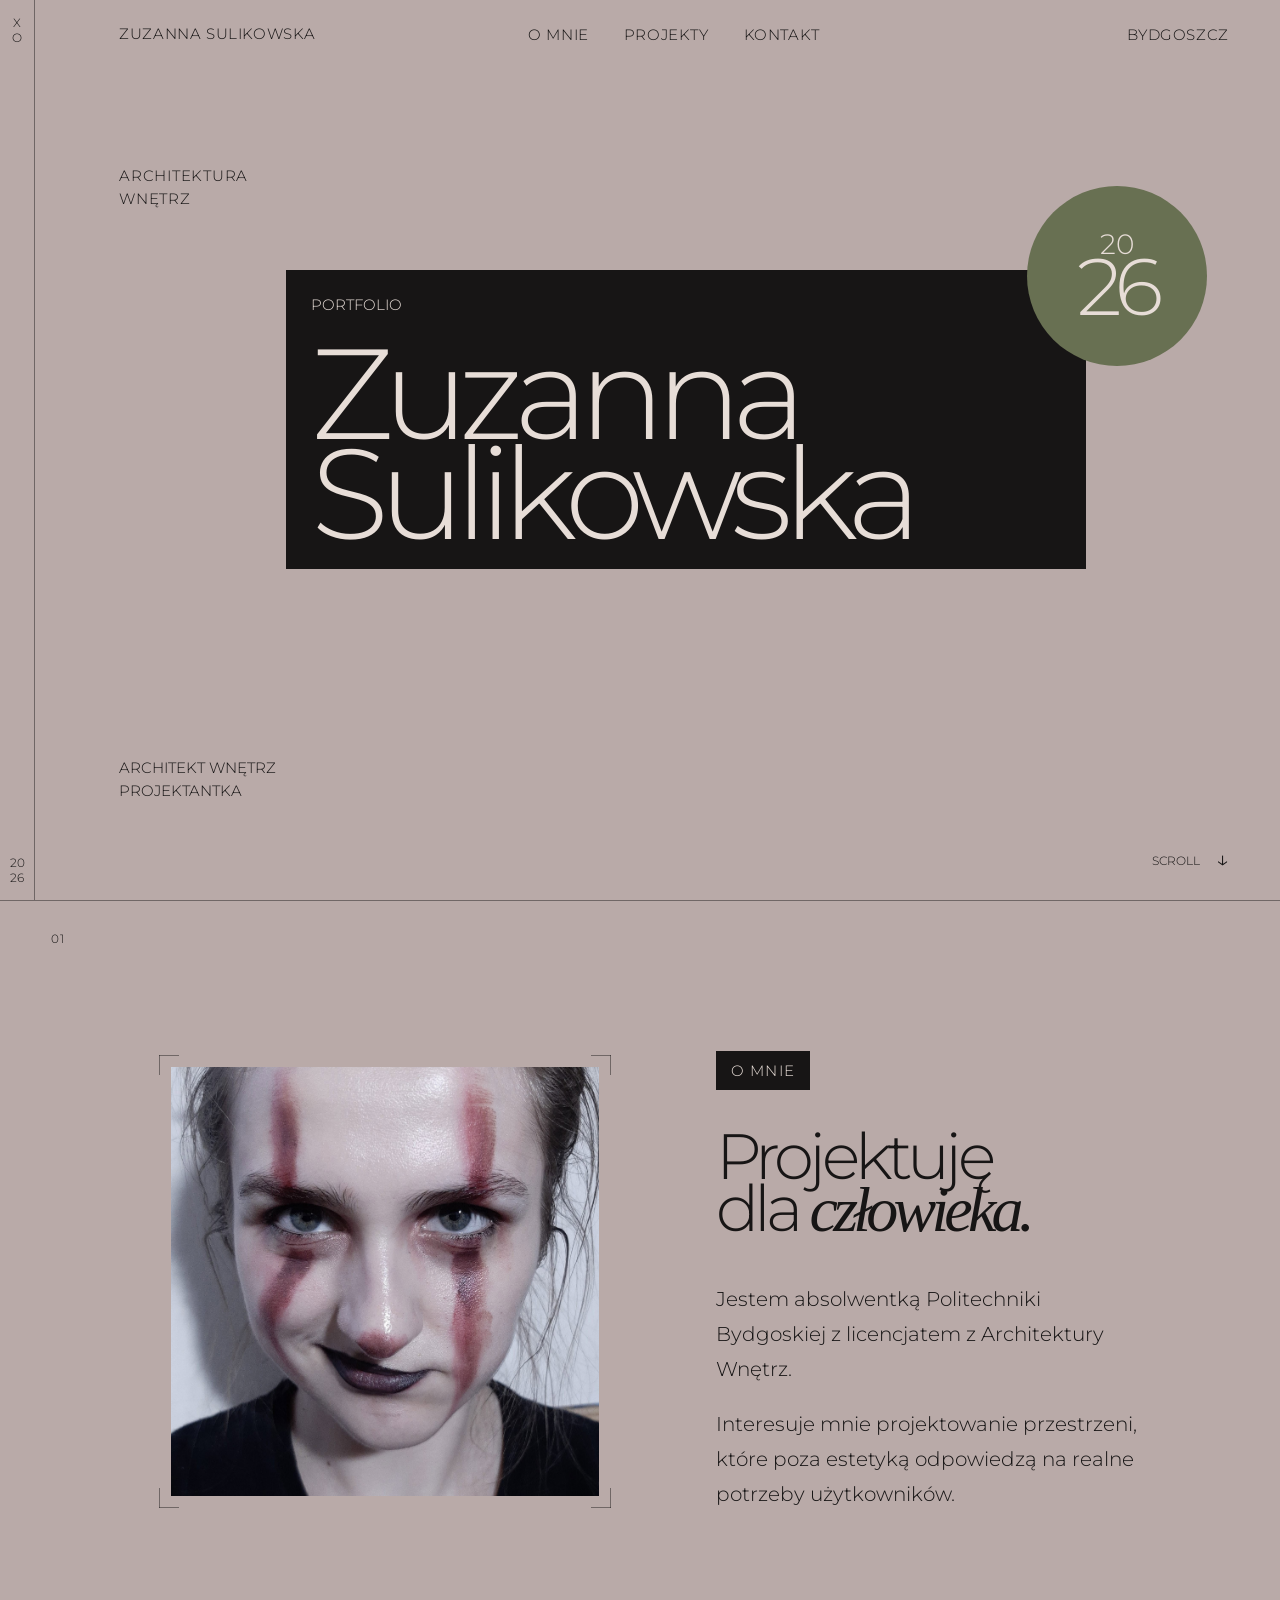
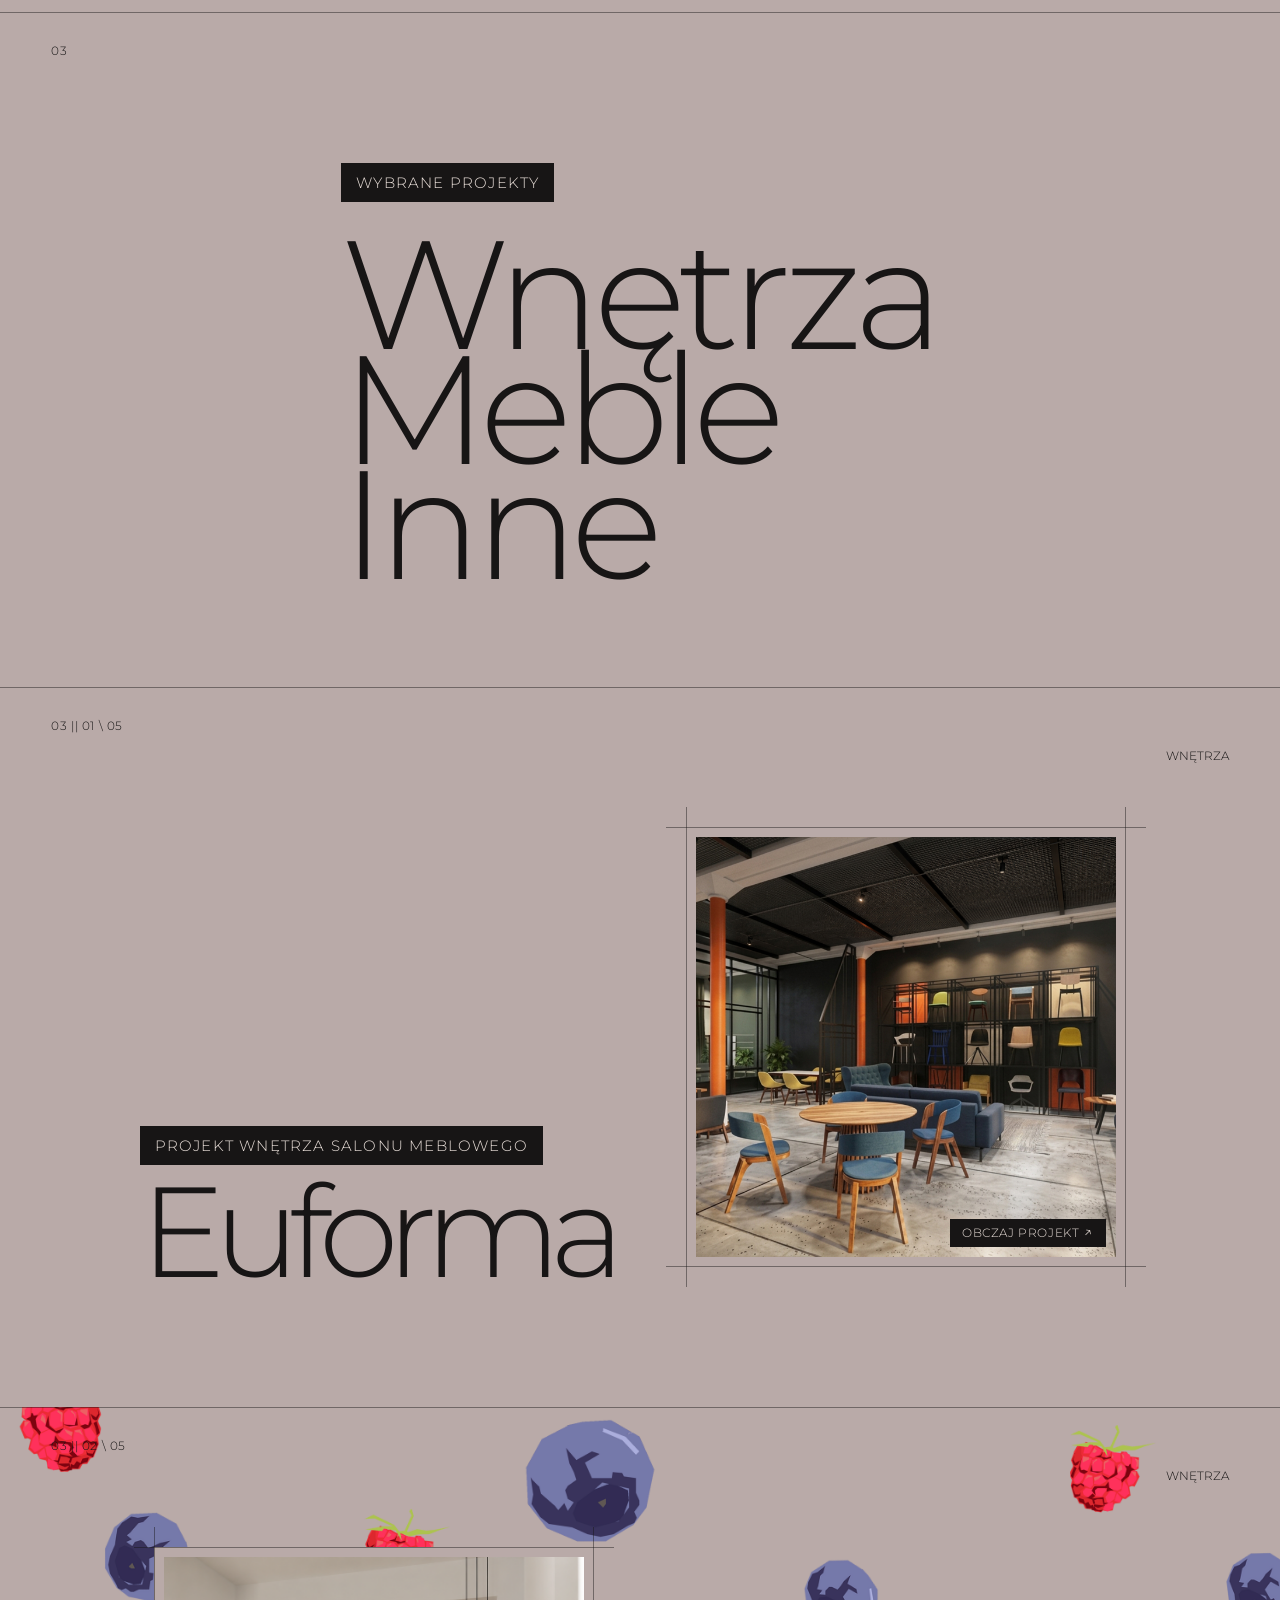
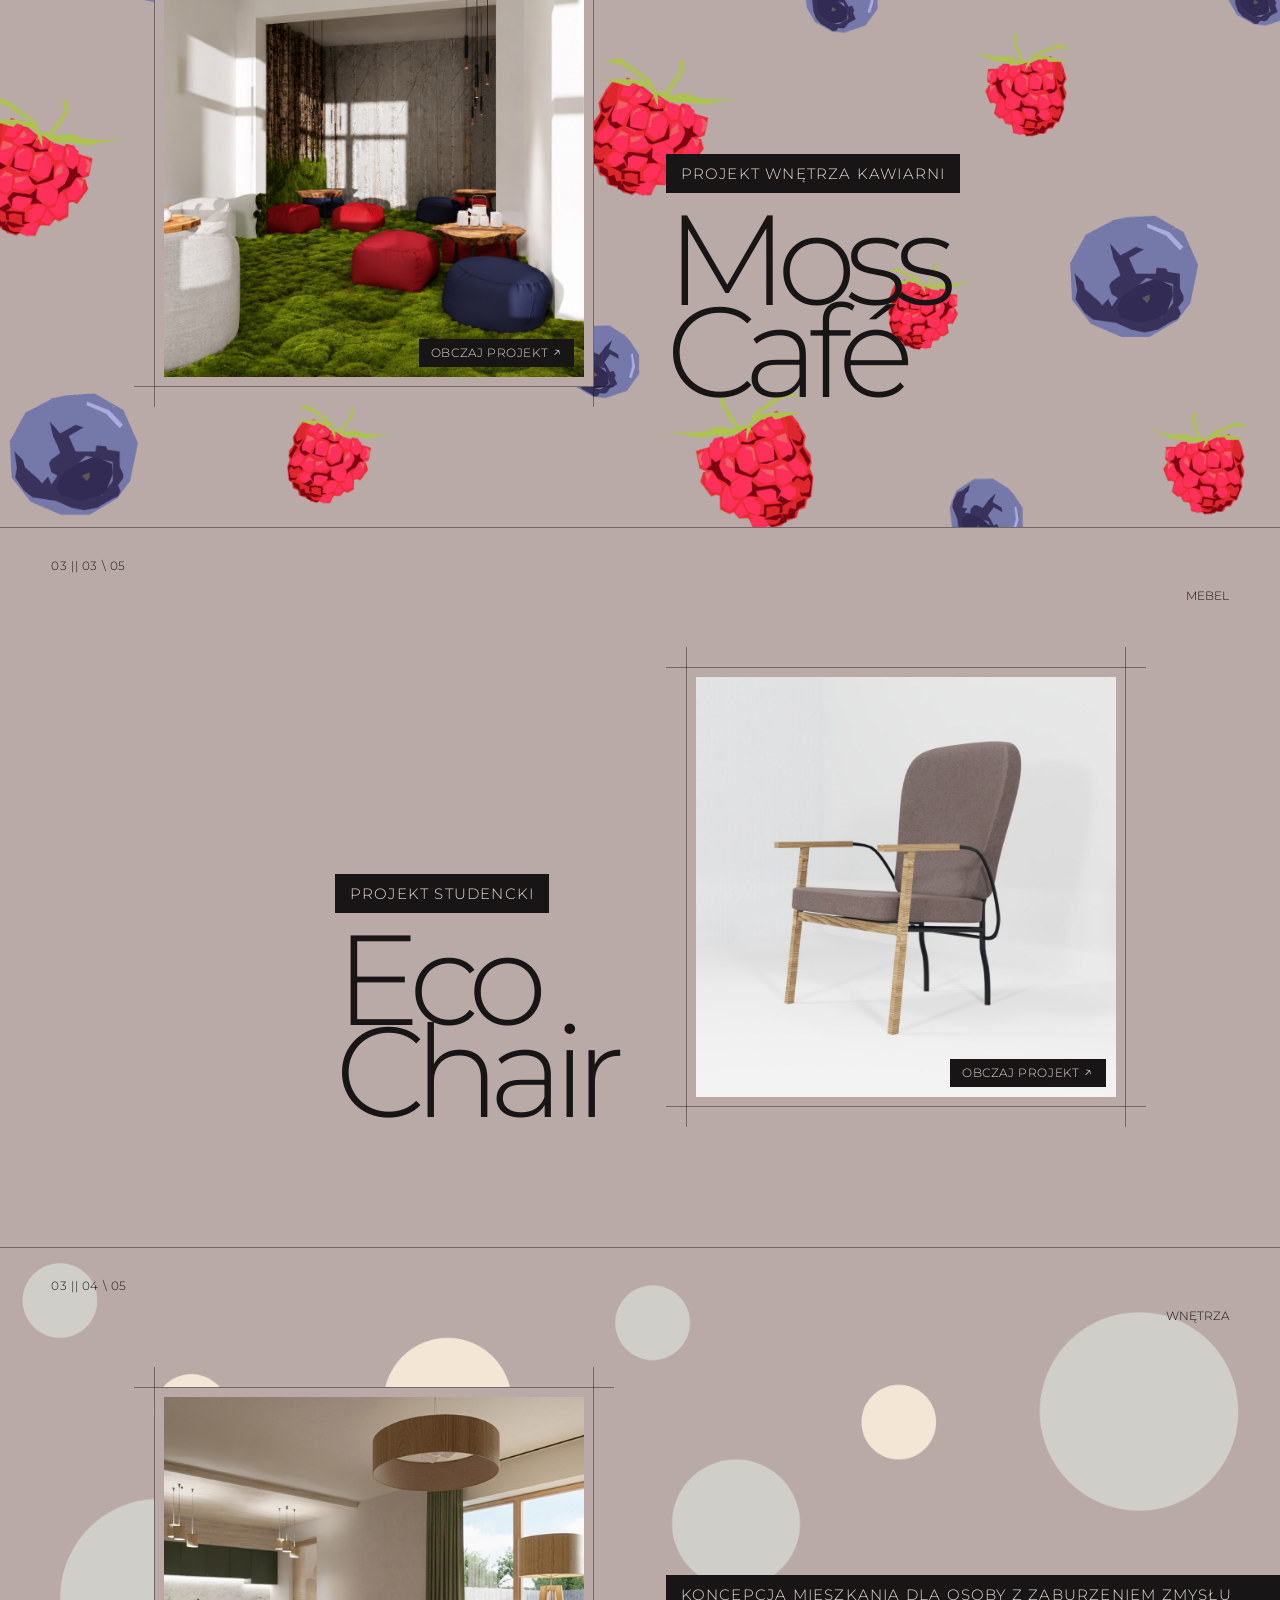
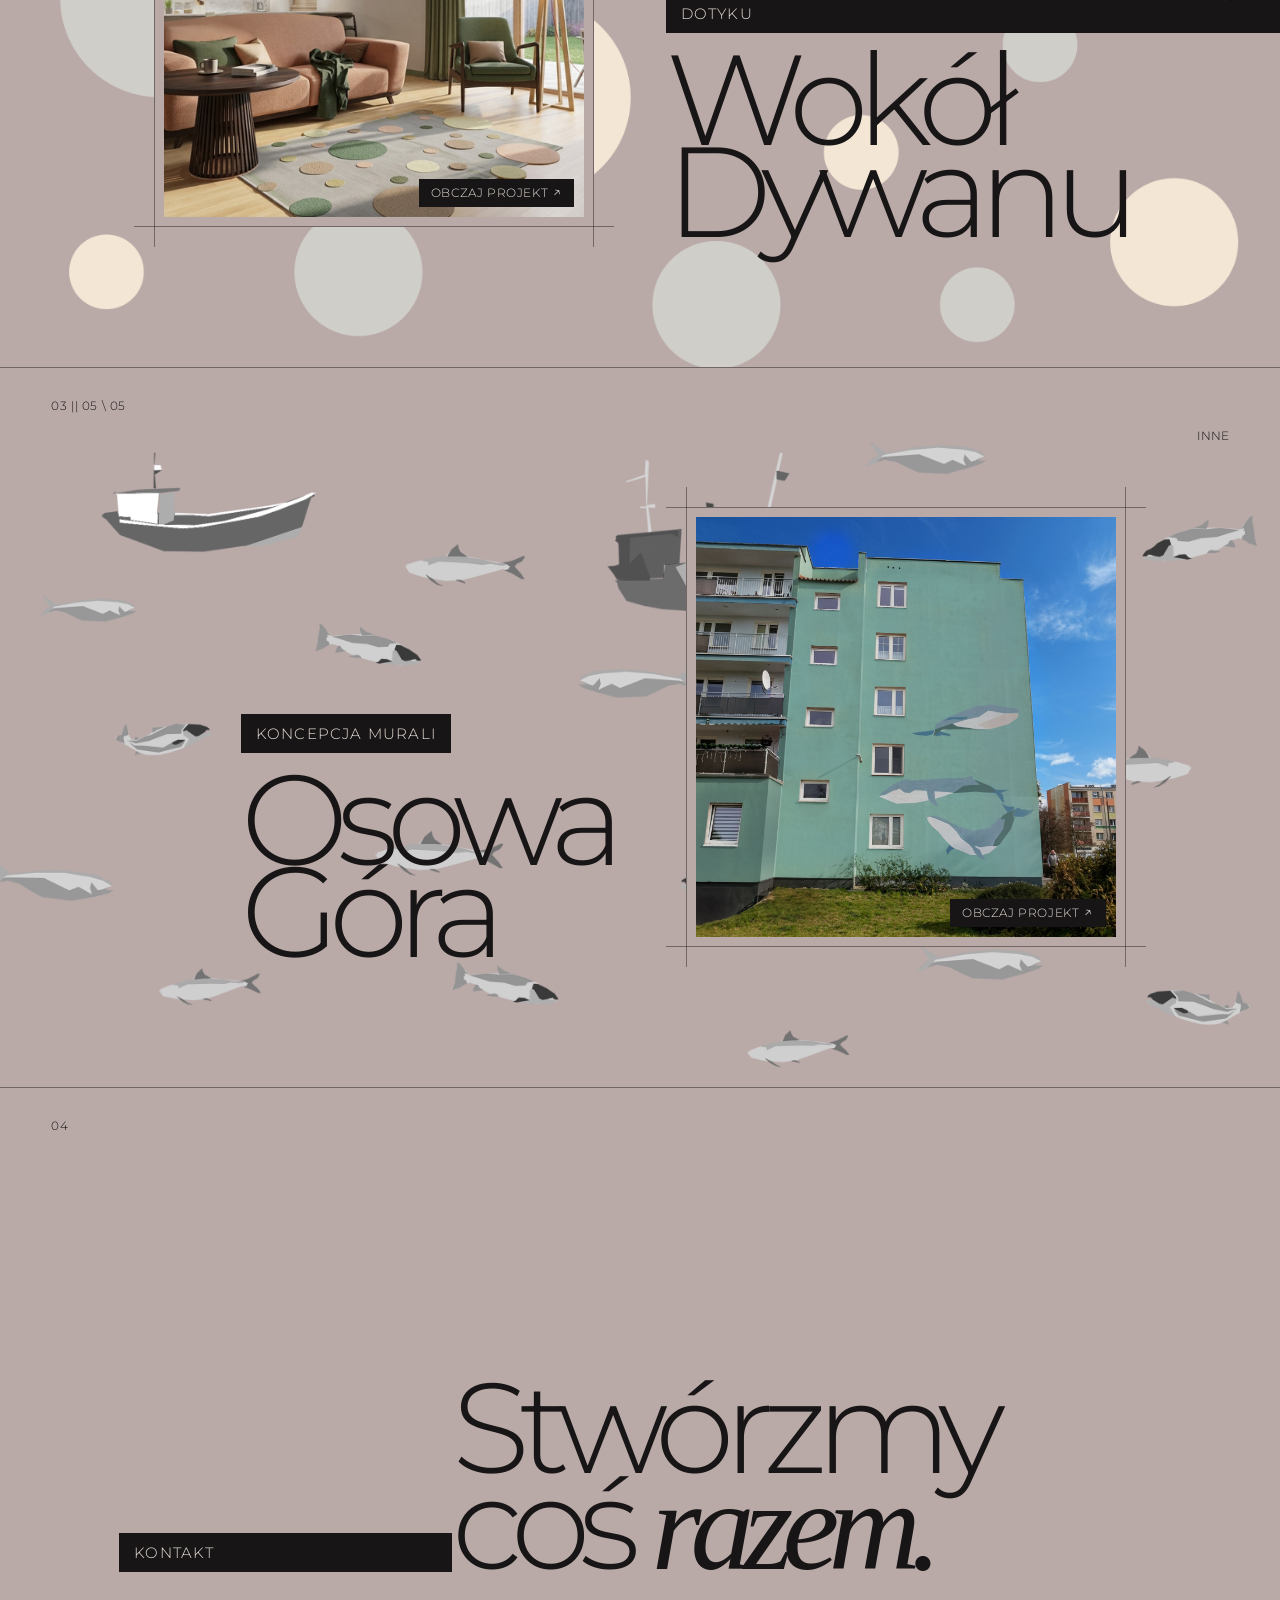
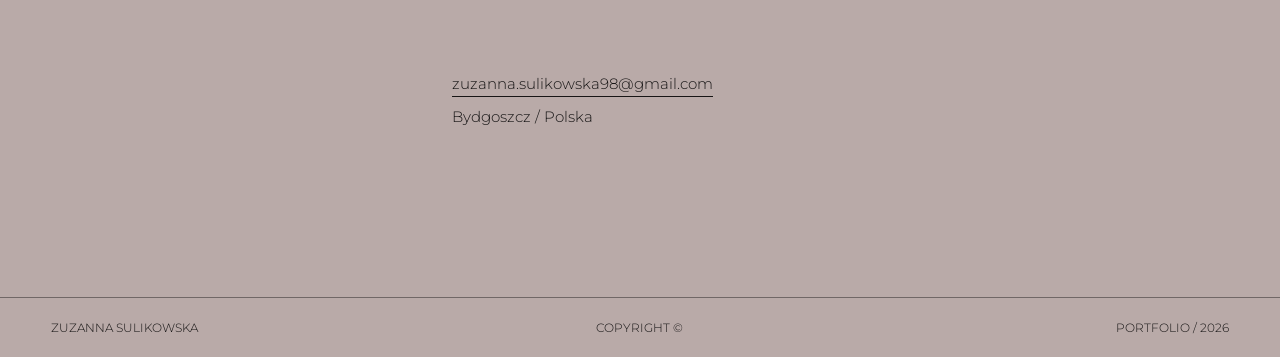
==== index.html @ 3238693b "added backgrounds moss, murale, wokol dywanu fixed how background works with crossed borders" ====
<!DOCTYPE html>
<html lang="pl">

<head>
    <meta charset="UTF-8">
    <meta name="viewport" content="width=device-width, initial-scale=1.0">
    <meta name="description" content="Zuzanna Sulikowska — architektura wnętrz, projektowanie i obiekty.">
    <title>Zuzanna Sulikowska — Portfolio</title>
    <link rel="preconnect" href="https://fonts.googleapis.com">
    <link rel="preconnect" href="https://fonts.gstatic.com" crossorigin>
    <link href="https://fonts.googleapis.com/css2?family=Montserrat:wght@300;400;500;600;700&display=swap" rel="stylesheet">
    <link rel="stylesheet" href="wip.css">
</head>

<body>
    <!-- Scroll Orb -->
    <!-- <div class="scroll-orb" aria-hidden="true"></div> -->
    <!-- Axis Lines -->
    <div class="vertical-axis" aria-hidden="true">
        <div class="axis-line"></div>
        <span class="axis-top">X<br>O</span>
        <span class="axis-bottom">20<br>26</span>
    </div>

    <!-- HEADER + NAVBAR -->
    <header class="header">
        <a href="#top" class="header-name">
            Zuzanna Sulikowska
        </a>

        <nav class="header-nav">
            <a href="#about">O mnie</a>
            <a href="#projects">Projekty</a>
            <a href="#contact">Kontakt</a>
        </nav>

        <span class="header-location">
            Bydgoszcz
        </span>
    </header>
    <main>
        <!-- Hero -->
        <section class="hero">
            <div class="hero-grid">

                <div class="hero-small">
                    ARCHITEKTURA<br>WNĘTRZ
                </div>

                <div class="hero-title-block">
                    <span class="hero-title-small">
                        Portfolio
                    </span>
                    <h1>
                        Zuzanna<br>Sulikowska
                    </h1>
                </div>

                <div class="hero-year">
                    <span>20</span>
                    <strong>26</strong>
                </div>

                <div class="hero-caption">
                    Architekt wnętrz<br>Projektantka
                </div>
            </div>

            <div class="hero-scroll">
                <span>scroll</span>
                <span class="scroll-arrow">
                    ↓
                </span>
            </div>
        </section>

        <!-- About section -->
        <section class="about section" id="about">
            <div class="section-index">01</div>

            <div class="about-layout">
                <div class="about-image">
                    <div class="image-portrait corners-border">
                        <img src="images/portret.webp" alt="Portret Zuzanny Sulikowskiej">
                    </div>
                </div>

                <div class="about-text">
                    <div class="black-title">
                        O mnie
                    </div>
                    <h2>
                        Projektuję
                        <br>
                        dla
                        <em>człowieka.</em>
                    </h2>
                    <p>
                        Jestem absolwentką Politechniki Bydgoskiej z licencjatem z Architektury Wnętrz.
                    </p>
                    <p>
                        Interesuje mnie projektowanie przestrzeni, które poza estetyką odpowiedzą na realne potrzeby użytkowników.
                    </p>
                </div>
            </div>
        </section>

        <!-- Project intro -->
        <section class="projects-intro section" id="projects">
                <div class="section-index">03</div>
                <div class="projects-intro-text">
                    <div class="black-title">
                        Wybrane projekty
                    </div>

                    <h2>
                        Wnętrza<br>Meble<br>Inne
                    </h2>
                </div>
        </section>

        <!-- Project Euforma 01/05 -->
        <article class="project section" data-project-id="project-euforma">
            <div class="section-index">03 || 01 \ 05</div>
            <div class="project-category">Wnętrza</div>

            <div class="project-image-right">
                <div class="project-image project-image-euforma cross-border" data-gallery-trigger>
                    <img src="images/euforma-krzesla.webp" alt="Koncepcja salonu meblowego.">
                    <div class="sketch-tag">
                        <span>Obczaj projekt</span>
                        <span class="arrow">↗</span>
                    </div>
                </div>
            </div>

            <div class="project-title-left">
                <div class="black-title">
                    Projekt wnętrza salonu meblowego
                </div>
                <h2>
                    Euforma
                </h2>
            </div>
        </article>

        <!-- Project Kawiarnia 02/05 -->
        <article class="project section background moss-cafe" data-project-id="project-kawiarnia">
            <div class="section-index">03 || 02 \ 05</div>
            <div class="project-category">Wnętrza</div>

            <div class="project-image-left">
                <div class="project-image project-image-kawiarnia cross-border" data-gallery-trigger>
                    <img src="images/kawiarnia-lewa-strona.webp" alt="Koncepcja mchowej kawiarni.">
                    <div class="sketch-tag">
                        <span>Obczaj projekt</span>
                        <span class="arrow">↗</span>
                    </div>
                </div>
            </div>

            <div class="project-title-right">
                <div class="black-title">
                    Projekt wnętrza kawiarni
                </div>
                <h2>
                    Moss<br>Café
                </h2>
            </div>
        </article>

        <!-- Project Krzeslo 03/05 -->
        <article class="project section" data-project-id="project-krzeslo">
            <div class="section-index">03 || 03 \ 05</div>
            <div class="project-category">mebel</div>

            <div class="project-image-right">
                <div class="project-image project-image-krzeslo cross-border" data-gallery-trigger>
                    <img src="images/krzeslo-pod-katem.webp" alt="Koncepcja eco krzesła.">
                    <div class="sketch-tag">
                        <span>Obczaj projekt</span>
                        <span class="arrow">↗</span>
                    </div>
                </div>
            </div>

            <div class="project-title-left">
                <div class="black-title">
                    Projekt studencki
                </div>
                <h2>
                    Eco<br>Chair
                </h2>
            </div>
        </article>

        <!-- Projekt Wokol Dywanu 04/05 -->
        <article class="project section background wokol-dywanu" data-project-id="project-wokol-dywanu">
            <div class="section-index">03 || 04 \ 05</div>
            <div class="project-category">Wnętrza</div>

            <div class="project-image-left">
                <div class="project-image project-image-wokol-dywanu cross-border" data-gallery-trigger>
                    <img src="images/wokol-dywanu-salon-kuchnia.webp" alt="Widok na salon i kuchnie.">
                    <div class="sketch-tag">
                        <span>Obczaj projekt</span>
                        <span class="arrow">↗</span>
                    </div>
                </div>
            </div>

            <div class="project-title-right">
                <div class="black-title">
                    Koncepcja mieszkania dla osoby z zaburzeniem zmysłu dotyku
                </div>
                <h2>
                    Wokół<br>Dywanu
                </h2>
            </div>
        </article>

        <!-- Project Osowa Gora 05/05 -->
        <article class="project section background murale" data-project-id="project-osowa-gora">
            <div class="section-index">03 || 05 \ 05</div>
            <div class="project-category">inne</div>

            <div class="project-image-right">
                <div class="project-image project-image-osowa-gora cross-border" data-gallery-trigger>
                    <img src="images/mural-wieloryby-irl.webp" alt="Koncepcja murali na blokach osowej góry.">
                    <div class="sketch-tag">
                        <span>Obczaj projekt</span>
                        <span class="arrow">↗</span>
                    </div>
                </div>
            </div>

            <div class="project-title-left">
                <div class="black-title">
                    Koncepcja murali
                </div>
                <h2>
                    Osowa<br>Góra
                </h2>
            </div>
        </article>

        <!-- Contact -->
        <section class="contact section" id="contact">
            <div class="section-index">04</div>

            <div class="contact-layout">
                <div class="black-title">
                    Kontakt
                </div>
                
                <div class="contact-main">
                    <h2>
                        Stwórzmy
                        <br>
                        coś
                        <em>razem.</em>
                    </h2>

                    <div class="contact-details">
                        <a href="mailto:zuzanna.sulikowska98@gmail.com">
                            zuzanna.sulikowska98@gmail.com
                        </a>
                        <span>
                            Bydgoszcz / Polska
                        </span>
                    </div>
                </div>
            </div>
        </section>
    </main>

    <!-- Fullscreen project modal overlay -->
    <div class="modal-overlay" id="project-modal" aria-hidden="true">
        <button class="modal-close-btn" id="modal-close" aria-label="Close Project Overview">
            <span>Zamknij</span> [ ✕ ] 
        </button>

        <div class="modal-container">
            <div class="modal-gallery-side">
                <div class="modal-hero-target" id="hero-target-slot"></div>
                <div class="gallery-section">
                    <div class="section-title">Galeria projektu [ Kliknij aby powiększyć ]</div>
                    <div class="gallery-slider-wrapper">
                        <button class="gallery-arrow arrow-left" id="gallery-prev" aria label="Scroll Left">←</button>
                        <div class="gallery-grid" id="modal-gallery-grid"></div>
                        <button class="gallery-arrow arrow-right" id="gallery-next" aria label="Scroll Right">→</button>
                    </div>
                    
                </div>
            </div>

            <div class="modal-info-side">
                <div class="black-title" id="badge-slot"></div>
                <h2 id="modal-title" class="modal-project-title"></h2>
                <div class="tech-specs" id="modal-specs"></div>
                <div class="modal-text-content" id="modal-description"></div>
            </div>
        </div>
    </div>

    <!-- Lightbox modal (fullscreen picture) -->
    <div class="lightbox-overlay" id="lightbox" aria-hidden="true">
        <button class="lightbox-close-btn" id="lightbox-close" aria-label="Close Fullscreen View"></button>
        <button class="lightbox-nav-btn lightbox-prev" id="lightbox-prev" aria-label="Poprzednie zdjęcie">←</button>
        <div class="lightbox-content">
            <div class="lightbox-slide" id="lightbox-slide">
                <img id="lightbox-img" src="" alt="Powiększone zdjęcie z galerii">
                <p id="lightbox-caption" class="lightbox-caption"></p>
            </div>
        </div>
        <button class="lightbox-nav-btn lightbox-next" id="lightbox-next" aria-label="Następne zdjęcie">→</button>
    </div>

    <footer class="footer">
        <span>
            Zuzanna Sulikowska
        </span>
        <span>
            Copyright © 
        </span>
        <span>
            Portfolio / 2026
        </span>
    </footer>

    <!-- Orb script -->
    <script src="https://cdn.jsdelivr.net/npm/gsap@3.13.0/dist/gsap.min.js"></script>
    <script src="https://cdn.jsdelivr.net/npm/gsap@3.13.0/dist/ScrollTrigger.min.js"></script>
    <script src="orb.js"></script>
    <script src="injector.js"></script>
</body>
---- wip.css ----
/* ==========================================================================
    1. VARIABLES & CONFIGURATION
   ========================================================================== */
:root {
    /* Colors */
    --bg: #b9aaa8;
    --black: #171515;
    --cream: #e7ddd7;
    --olive: #687052;
    --brown: #75615b;
    --red: #c93435;
    --blue: #4474a7;
    --line: rgba(23, 21, 21, 0.45);
    --little-dim: rgba(0, 0, 0, 0.2);
    --big-dim: rgba(0, 0, 0, 0.92);

    /* Spacing & Layout */
    --padding: clamp(24px, 4vw, 70px);
    --axis: 68px;

    /* Font sizes */
    --fs-little: 12px;
    --fs-header: 15px;
    --fs-small: 15px;
    --fs-medium: 20px;
    --fs-big: 28px;
    --fs-huge: 80px;

    --fs-hero-title: clamp(40px, 10vw, 160px);
    --fs-projects-intro-title: clamp(75px, 12vw, 180px);
    --fs-project-title: clamp(65px, 10vw, 145px);
    --fs-modal-title: clamp(2.5rem, 5vw, 4rem);
    --fs-contact-title: clamp(40px, 10vW, 160px);

    @media (max-width: 900px) {
        --axis: 30px;

        --fs-little: 11px;
        --fs-header: 13px;
        --fs-small: 13px;
        --fs-medium: 16px;
        --fs-big: 20px;
        --fs-huge: 40px;

        --fs-hero-title: clamp(32px, 8vw, 80px);
        --fs-projects-intro-title: clamp(48px, 10vw, 90px);
        --fs-project-title: clamp(40px, 8vw, 75px);
        --fs-modal-title: clamp(1.8rem, 6vw, 2.8rem);
        --fs-contact-title: clamp(32px, 8vw, 80px);
        
    }
}

/* ==========================================================================
    2. BASE & RESET
   ========================================================================== */
*,
*::before,
*::after {
    margin: 0;
    padding: 0;
    box-sizing: border-box;
}

html {
    scroll-behavior: smooth;
}

body {
    background: var(--bg);
    color: var(--black);
    font-family: "Montserrat", sans-serif;
    font-weight: 300;
    overflow-x: hidden;
}

img {
    display: block;
    width: 100%;
    height: auto;
}

a {
    color: inherit;
    text-decoration: none;
}

::selection {
    background: var(--black);
    color: var(--cream);
}

/* ==========================================================================
    3. UTILITIES & REUSABLE COMPONENTS
   ========================================================================== */
.section {
    position: relative;
}

.section-index {
    position: absolute;
    top: 30px;
    left: var(--padding);
    font-size: var(--fs-little);
    letter-spacing: 0.05em;
}

.black-title {
    display: inline-block;
    padding: 10px 15px;
    background: var(--black);
    color: var(--cream);
    font-size: var(--fs-small);
    letter-spacing: 0.08em;
    text-transform: uppercase;
}

.intro h2 em,
.about h2 em,
.projects-end h2 em,
.contact h2 em {
    font-family: Georgia, serif;
    font-weight: 400;
}

/* Scroll Orb */
.scroll-orb {
    position: fixed;
    top: 0;
    left: var(--axis);
    width: 18px;
    height: 18px;
    margin-left: -9px;
    border-radius: 50%;
    background: var(--black);
    z-index: 10;
    pointer-events: none;
    will-change: transform;
}

/* Vertical Axis */
.vertical-axis {
    position: fixed;
    top: 0;
    left: 0;
    width: var(--axis);
    height: 100vh;
    z-index: 10;
    pointer-events: none;

    &::before {
        content: '';
        position: absolute;
        top: 0;
        left: 0;
        width: 50%;
        height: 100%;
        background: var(--bg);
    }
}


.axis-line {
    position: absolute;
    top: 0;
    left: 50%;
    width: 1px;
    height: 100vh;
    background: var(--line);
}

.axis-top,
.axis-bottom {
    position: absolute;
    left: 25%;
    font-size: var(--fs-little);
    text-align: center;
    transform: translateX(-50%);
}

.axis-top {
    top: 15px;
}

.axis-bottom {
    bottom: 15px;
}

.cross-border {
    position: relative;

    &::before {
        content: '';
        position: absolute;
        top: 20px;
        right: 0;
        bottom: 20px;
        left: 0;
        border-top: 1px solid var(--line);
        border-bottom: 1px solid var(--line);
        pointer-events: none;
        z-index: 6;
    }

    &::after {
        content: '';
        position: absolute;
        top: 0;
        right: 20px;
        bottom: 0;
        left: 20px;
        border-right: 1px solid var(--line);
        border-left: 1px solid var(--line);
        pointer-events: none;
        z-index: 6;
    }
}

.corners-border {
    position: relative;
    line-height: 0;
    
    &::after {
        content: "";
        position: absolute;
        inset: -2px;
        pointer-events: none;
        
        --l: 20px; /* długość boku rogu */
        --t: 1px; /* grubość ramki */
        --c: var(--line); /* kolor ramki */
        
        background:
        linear-gradient(var(--c) 0 0) top left / var(--l) var(--t) no-repeat,
        linear-gradient(var(--c) 0 0) top left / var(--t) var(--l) no-repeat,
        linear-gradient(var(--c) 0 0) top right / var(--l) var(--t) no-repeat,
        linear-gradient(var(--c) 0 0) top right / var(--t) var(--l) no-repeat,
        linear-gradient(var(--c) 0 0) bottom left / var(--l) var(--t) no-repeat,
        linear-gradient(var(--c) 0 0) bottom left / var(--t) var(--l) no-repeat,
        linear-gradient(var(--c) 0 0) bottom right / var(--l) var(--t) no-repeat,
        linear-gradient(var(--c) 0 0) bottom right / var(--t) var(--l) no-repeat;
    }
}

/* ==========================================================================
    4. HEADER & NAVIGATION
   ========================================================================== */
.header {
    position: fixed;
    top: 0;
    right: 0;
    left: var(--axis);
    height: 90px;
    padding: 25px var(--padding);
    display: grid;
    grid-template-columns: 1fr auto 1fr;
    align-items: start;
    z-index: 80;
    font-size: var(--fs-header);
    letter-spacing: 0.04em;
    text-transform: uppercase;
}

.header-name {
    line-height: 1.2;
}

.header-nav {
    display: flex;
    gap: 35px;

    a {
        position: relative;

        &::after {
            content: "";
            position: absolute;
            left: 0;
            bottom: -5px;
            width: 100%;
            height: 1px;
            background: currentColor;
            transform: scaleX(0);
            transform-origin: right;
            transition: transform 0.4s ease;
        }

        &:hover::after {
            transform: scaleX(1);
            transform-origin: left;
        }
    }
}

.header-location {
    justify-self: end;
}

@media (max-width: 900px) {
    .header {
        padding: 20px;
        grid-template-columns: 1fr auto;
    }

    .header-nav {
        display: none;
    }
}

/* ==========================================================================
    5. HERO SECTION
   ========================================================================== */
.hero {
    position: relative;
    height: 100vh;
    padding: 130px var(--padding) 70px calc(var(--padding) + var(--axis));
    overflow: hidden;

    h1 {
        font-size: var(--fs-hero-title);
        font-weight: 300;
        line-height: 0.78;
        letter-spacing: -0.075em;
    }
}

.hero-grid {
    position: relative;
    width: 100%;
    height: calc(100vh - 200px);
    min-height: 600px;
}

.hero-small {
    position: absolute;
    top: 5%;
    left: 0;
    font-size: var(--fs-small);
    line-height: 1.5;
    letter-spacing: 0.05em;
}

.hero-title-block {
    position: absolute;
    top: 20%;
    left: 15%;
    width: min(63vw, 800px);
    padding: 25px;
    background: var(--black);
    color: var(--cream);
    z-index: 2;
}

.hero-title-small {
    display: block;
    margin-bottom: 30px;
    font-size: var(--fs-small);
    text-transform: uppercase;
}

.hero-year {
    position: absolute;
    right: 10%;
    bottom: 20%;
    width: 200px;
    height: 200px;
    display: flex;
    flex-direction: column;
    align-items: center;
    justify-content: center;
    border-radius: 50%;
    background: var(--olive);
    color: var(--cream);
    line-height: 0.8;
    z-index: 3;

    span {
        font-size: var(--fs-big);
    }

    strong {
        font-size: var(--fs-huge);
        font-weight: 300;
        letter-spacing: -0.08em;
    }

    @media (max-width: 1450px) {
        top: 8%;
        right: 2%;
        width: 180px;
        height: 180px;
    }
}

.hero-caption {
    position: absolute;
    bottom: 4%;
    left: 0;
    font-size: var(--fs-small);
    line-height: 1.5;
    text-transform: uppercase;
}

.hero-scroll {
    position: absolute;
    right: var(--padding);
    bottom: 25px;
    display: flex;
    align-items: center;
    gap: 15px;
    font-size: var(--fs-little);
    text-transform: uppercase;

    .scroll-arrow {
        font-size: calc(var(--fs-little) + 12px);
        transform: translateY(-2px);
    }
}


@media (max-width: 900px) {
    .hero {
        padding: 110px 25px 70px calc(25px + var(--axis));
    }

    .hero-grid {
        min-height: 550px;
        height: auto;
    }

    .hero-title-block {
        top: 15%;
        left: 0;
        width: 100%;
    }

    .hero-year {
        top: auto;
        bottom: 15%;
        right: 0;
        width: 115px;
        height: 115px;
    }
}
/* ==========================================================================
    6. ABOUT SECTION
   ========================================================================== */
.about {
    min-height: 75vh;
    padding: 150px var(--padding) 100px calc(var(--padding) + var(--axis));
    display: grid;
    align-items: center;
    border-top: 1px solid var(--line);

    h2 {
        margin-top: 40px;
        font-size: var(--fs-modal-title);
        line-height: .82;
        letter-spacing: -.075em;
        font-weight: 300;
    }

    @media (max-width: 900px) {
        grid-template-columns: 1fr;
        gap: 70px;
        padding: 120px 25px 130px calc(25px + var(--axis));
    }
}

.about-layout {
    display: grid;
    grid-template-columns: 48% 52%;
    align-items: center;
    gap: 5vw;

    @media (max-width: 1000px) {
        grid-template-columns: 35% 65%;
    }

    @media (max-width: 700px) {
        grid-template-columns: 1fr;
    }
}

.about-image {
    display: flex;
    justify-content: center;
}

.image-portrait {
    width: min(35vw, 480px);
    aspect-ratio: 1;
    line-height: 0;
    padding: 10px;

    img {
        display: block;
        max-width: 100%;
        height: auto;
    }
}

.portrait-fallback {
    position: absolute;
    inset: 0;
    display: flex;
    justify-content: center;
    align-items: center;
    color: var(--cream);
    font-size: var(--fs-project-title);
    letter-spacing: -.1em;
}

.about-text {
    max-width: 650px;

    p {
        max-width: 430px;
        margin-top: 45px;
        font-size: var(--fs-medium);
        line-height: 1.75;
    }

    p + p {
        margin-top: 20px;
    }
}


/* ==========================================================================
    7. PROJECTS SECTION
   ========================================================================== */
.projects-intro {
    min-height: 75vh;
    padding: 150px var(--padding) 100px calc(var(--padding) + var(--axis));
    align-items: center;
    border-top: 1px solid var(--line);

    h2 {
        margin-top: 35px;
        font-size: var(--fs-projects-intro-title);
        font-weight: 300;
        line-height: 0.75;
        letter-spacing: -0.05em;
    }
}

.projects-intro-text {
    margin-left: 20%;
}

.project {
    position: relative;
    min-height: 80vh;
    padding: 100px var(--padding) 180px calc(var(--padding) + var(--axis));
    border-top: 1px solid var(--line);
    overflow: hidden;
}

.project-category {
    position: absolute;
    top: 60px;
    right: var(--padding);
    font-size: var(--fs-little);
    text-transform: uppercase;
}

.project-image-left,
.project-image-right {
    position: absolute;
    top: 50%;
    width: 55vw;
    max-width: 600px;
    aspect-ratio: 1;
    z-index: 1;
    transform: translateY(-50%);

    &::before {
        content: '';
        position: absolute;
        inset: 20px;       /* dokładnie tam gdzie są linie cross-border */
        background: var(--bg);
        z-index: 0;         /* pod zdjęciem i pod pałąkami */
    }
}

.project-image-left {
    right: 57%;
}

.project-image-right {
    left: 57%;

}

.project-image {
    position: relative;
    width: 100%;
    height: 100%;
    padding: 30px;
    overflow: hidden;
    cursor: pointer;

    img {
        width: 100%;
        height: 100%;
        object-fit: cover;
        transition: transform 0.4s ease-out;

        &:hover {
            transform: scale(1.02);
        }
    }
}

.sketch-tag {
    position: absolute;
    right: 40px;
    bottom: 40px;
    padding: 3px 12px 6px;
    background: var(--black);
    color: var(--cream);
    font-size: var(--fs-little);
    letter-spacing: 0.05em;
    text-transform: uppercase;
    pointer-events: none;

    .arrow {
        font-size: calc(var(--fs-little) + 4px);
        transform: translateY(-2px);
    }
}

.project-title-left,
.project-title-right {
    position: absolute;
    bottom: 18%;
    z-index: 3;

    h2 {
        margin-top: 20px;
        font-size: var(--fs-project-title);
        font-weight: 300;
        line-height: 0.72;
        letter-spacing: -0.085em;
    }
}

.project-title-left {
    right: 57%;
}

.project-title-right {
    left: 57%;
}

@media (max-width: 1400px) {
    .project-image-left {
        width: min(50vw, 44%, 55vh, 480px);
        right: 52%;
    }

    .project-image-right {
        width: min(50vw, 44%, 55vh, 480px);
        left: 52%;

    }
    .project-title-left {
        right: 52%;
    }

    .project-title-right {
        left: 52%;
    }
    
}


@media (max-width: 900px) {
    .projects-intro {
        min-height: auto;
        padding: 100px var(--padding) 60px calc(var(--padding) + var(--axis));
    }

    .projects-intro-text {
        margin-left: 0;
        margin-top: 20px;
    }

    .project {
        min-height: auto;
        padding: 80px var(--padding) 80px calc(var(--padding) + var(--axis));
        display: flex;
        flex-direction: column;
        gap: 30px;
    }

    .project-category {
        position: static;
    }

    .project-image-left,
    .project-image-right {
        position: relative;
        top: auto;
        left: auto;
        right: auto;
        width: 100%;
        max-width: 100%;
        transform: none;
    }

    .project-title-left,
    .project-title-right {
        position: relative;
        bottom: auto;
        left: auto;
        right: auto;
    }
}

/* ==========================================================================
    8. MODALS & OVERLAYS
   ========================================================================== */
.modal-overlay {
    position: fixed;
    inset: 0;
    padding: 2rem;
    background-color: var(--bg);
    z-index: 100;
    opacity: 0;
    visibility: hidden;
    pointer-events: none;
    overflow-y: auto;
    transition: opacity 0.4s ease, visibility 0.4s ease;

    &.is-open {
        opacity: 1;
        visibility: visible;
        pointer-events: all;
    }
}

.modal-close-btn {
    position: fixed;
    top: 2rem;
    right: 2rem;
    background: transparent;
    border: none;
    color: var(--black);
    font-size: var(--fs-small);
    letter-spacing: 0.1em;
    text-transform: uppercase;
    cursor: pointer;
    z-index: 101;
    transition: opacity 0.2s;

    &:hover {
        opacity: 0.6;
    }
}

.modal-container {
    max-width: 1400px;
    margin: 2rem auto 0;
    display: grid;
    grid-template-columns: 1.2fr 0.8fr;
    gap: 4rem;
    align-items: start;
}

@media (max-width: 992px) {
    .modal-container {
        grid-template-columns: 1fr;
        gap: 2rem;
    }
}

/* Modal Gallery Side */
.modal-gallery-side {
    width: 100%;
    min-width: 0;
    display: flex;
    flex-direction: column;
    gap: 2.5rem;
}

.modal-hero-target {
    width: 100%;

    img {
        display: block;
        width: 100%;
        height: auto;
        object-fit: cover;
    }
}

.gallery-slider-wrapper {
    position: relative;
    width: 100%;
}

.gallery-arrow {
    position: absolute;
    top: 50%;
    width: 32px;
    height: 32px;
    display: flex;
    align-items: center;
    justify-content: center;
    background: var(--black);
    color: var(--cream);
    border: none;
    cursor: pointer;
    z-index: 10;
    opacity: 0;
    pointer-events: none;
    transform: translateY(-50%);
    transition: opacity 0.3s ease, background-color 0.2s ease;
}

.gallery-slider-wrapper.has-overflow .gallery-arrow {
    opacity: 0.8;
    pointer-events: all;

    &:hover {
        opacity: 1;
        background: var(--black);
    }
}

.gallery-arrow.arrow-left {
    left: 0;
}

.gallery-arrow.arrow-right {
    right: 0;
}

.gallery-section {
    width: 100%;
    min-width: 0;

    .section-title {
        margin-bottom: 1rem;
        font-size: var(--fs-little);
        font-weight: 350;
        letter-spacing: 0.1em;
        text-transform: uppercase;
    }

    .gallery-grid {
        display: flex;
        gap: 15px;
        padding-bottom: 10px;
        overflow-x: auto;
        overflow-y: hidden;
        scroll-snap-type: x mandatory;
        transform: rotateX(180deg);

        &::-webkit-scrollbar {
            height: 8px;
        }

        &::-webkit-scrollbar-track {
            background: var(--little-dim);
        }

        &::-webkit-scrollbar-thumb {
            background: var(--black);
        }
    }

    .gallery-item {
        position: relative;
        flex: 0 0 180px;
        overflow: hidden;
        cursor: pointer;
        scroll-snap-align: start;
        transform: rotateX(180deg);

        img {
            display: block;
            width: 100%;
            object-fit: cover;
            transition: transform 0.3s ease;
        }

        &:hover img {
            transform: scale(1.05);
        }
    }
}

/* Modal Info Side */
.modal-info-side {
    display: flex;
    flex-direction: column;

    .modal-project-title {
        margin: 1rem 0;
        /* margin-top: 1rem; */
        /* margin-bottom: 2.5rem; */
        color: var(--black);
        font-size: var(--fs-modal-title);
        font-weight: 300;
        line-height: 0.95;
        letter-spacing: -0.01em;
        text-transform: uppercase;
    }
}

.tech-specs {
    margin-bottom: 2rem;
    padding: 1rem 0;
    border-top: 1px solid var(--line);
    border-bottom: 1px solid var(--line);

    .spec-item {
        display: flex;
        justify-content: space-between;
        padding: 0.5rem 0;
        font-size: var(--fs-small);
        letter-spacing: 0.05em;

        .spec-label {
            text-transform: uppercase;
        }

        .spec-val {
            font-weight: 500;
        }
    }
}

.modal-text-content p {
    margin-bottom: 1.2rem;
    color: var(--black);
    font-size: var(--fs-medium);
    line-height: 1.6;
}

/* Lightbox Modal */
.lightbox-overlay {
    position: fixed;
    inset: 0;
    display: flex;
    align-items: center;
    justify-content: center;
    background-color: var(--big-dim);
    z-index: 1100;
    opacity: 0;
    visibility: hidden;
    pointer-events: none;
    transition: opacity 0.3s ease;

    &.is-open {
        opacity: 1;
        visibility: visible;
        pointer-events: all;
    }
}

.lightbox-content {
    max-width: 90vw;
    max-height: 85vh;
    text-align: center;

    img {
        max-width: 100%;
        max-height: 80vh;
        object-fit: contain;
    }

    .lightbox-caption {
        margin-top: 1rem;
        color: var(--cream);
        font-size: var(--fs-little);
        letter-spacing: 0.05em;
        opacity: 0.8;
    }
}

.lightbox-close-btn {
    position: absolute;
    top: 2rem;
    right: 2rem;
    background: none;
    border: none;
    color: var(--cream);
    font-size: var(--fs-big);
    cursor: pointer;

    &::after {
        content: '✕';
    }
}

.lightbox-nav-btn {
    position: fixed;
    top: 50%;
    width: 48px;
    height: 48px;
    display: flex;
    align-items: center;
    justify-content: center;
    background: transparent;
    border: none;
    color: var(--cream);
    font-size: var(--fs-big);
    cursor: pointer;
    z-index: 1101;
    transform: translateY(-50%);
    opacity: 0;
    pointer-events: none;
    transition: opacity 0.2s ease;
}

.lightbox-overlay.has-multiple .lightbox-nav-btn {
    opacity: 0.8;
    pointer-events: all;
}

.lightbox-overlay.has-multiple .lightbox-nav-btn:hover {
    opacity: 1;
}

.lightbox-prev {
    left: 2rem;
}

.lightbox-next {
    right: 2rem;
}

.lightbox-slide {
    transition: opacity 0.28s ease, transform 0.28s ease;
}

/* Animation */
/* Wyłącza animację na moment, kiedy ustawiamy pozycję startową "wjazdu" */
.lightbox-slide.lightbox-no-transition {
    transition: none;
}

/* Stare zdjęcie znika w lewo, gdy idziemy "dalej" */
.lightbox-slide.lightbox-exit-next {
    opacity: 0;
    transform: translateX(-40px);
}

/* Stare zdjęcie znika w prawo, gdy idziemy "wstecz" */
.lightbox-slide.lightbox-exit-prev {
    opacity: 0;
    transform: translateX(40px);
}

/* Pozycja startowa nowego zdjęcia przy "dalej" (wjeżdża z prawej) */
.lightbox-slide.lightbox-enter-from-next {
    opacity: 0;
    transform: translateX(40px);
}

/* Pozycja startowa nowego zdjęcia przy "wstecz" (wjeżdża z lewej) */
.lightbox-slide.lightbox-enter-from-prev {
    opacity: 0;
    transform: translateX(-40px);
}

@media (max-width: 900px) {
    .lightbox-nav-btn {
        width: 36px;
        height: 36px;
        font-size: var(--fs-medium);
    }

    .lightbox-prev {
        left: 0.5rem;
    }

    .lightbox-next {
        right: 0.5rem;
    }
}

/* ==========================================================================
    9. CONTACT & FOOTER
   ========================================================================== */
.contact {
    height: 90vh;
    padding: 150px var(--padding) 70px calc(var(--padding) + var(--axis));
    border-top: 1px solid var(--line);
    overflow: hidden;
}

.contact-layout {
    display: grid;
    grid-template-columns: 30% 70%;
    align-items: center;
    min-height: 70vh;

    h2 {
        font-size: var(--fs-contact-title);
        font-weight: 300;
        line-height: 0.75;
        letter-spacing: -0.085em;
    }
}

.contact-details {
    margin-top: 100px;
    display: flex;
    flex-direction: column;
    gap: 10px;
    font-size: var(--fs-small);
    font-weight: 300;

    a {
        width: max-content;
        padding-bottom: 3px;
        border-bottom: 1px solid var(--black);
    }
}

.footer {
    padding: 22px var(--padding);
    display: grid;
    grid-template-columns: 1fr 1fr 1fr;
    border-top: 1px solid var(--line);
    font-size: var(--fs-little);
    text-transform: uppercase;
    font-weight: 300;

    span:nth-child(2) {
        text-align: center;
    }

    span:nth-child(3) {
        text-align: right;
    }
}

@media (max-width: 900px) {
    .contact {
        height: 70vh;
        padding: 70px 25px 80px calc(25px + var(--axis));
    }

    .contact-layout {
        grid-template-columns: 1fr;
        gap: 40px;
        min-height: auto;
    }

    .contact-details {
        margin-top: 40px;
    }

    .footer {
        margin-left: var(--axis);
        padding: 20px;
        grid-template-columns: 1fr;
        gap: 10px;

        span:nth-child(2),
        span:nth-child(3) {
            text-align: left;
        }
    }
}

/* ==========================================================================
    10. ACCESSIBILITY & PREFERENCES
   ========================================================================== */
@media (prefers-reduced-motion: reduce) {
    *,
    *::before,
    *::after {
        animation-duration: 0.01ms !important;
        transition-duration: 0.01ms !important;
    }
}

/* tests */

.project.background {
    
    background-size: cover;
    background-position: center;
    background-repeat: no-repeat;

    &.moss-cafe {
        background-image: url('images/tło-moss-cafe.png');
    }
    &.murale {
        background-image: url('images/tło-murale.png');
    }
    &.wokol-dywanu {
        background-image: url('images/tło-wokol-dywanu.png')
    }
}
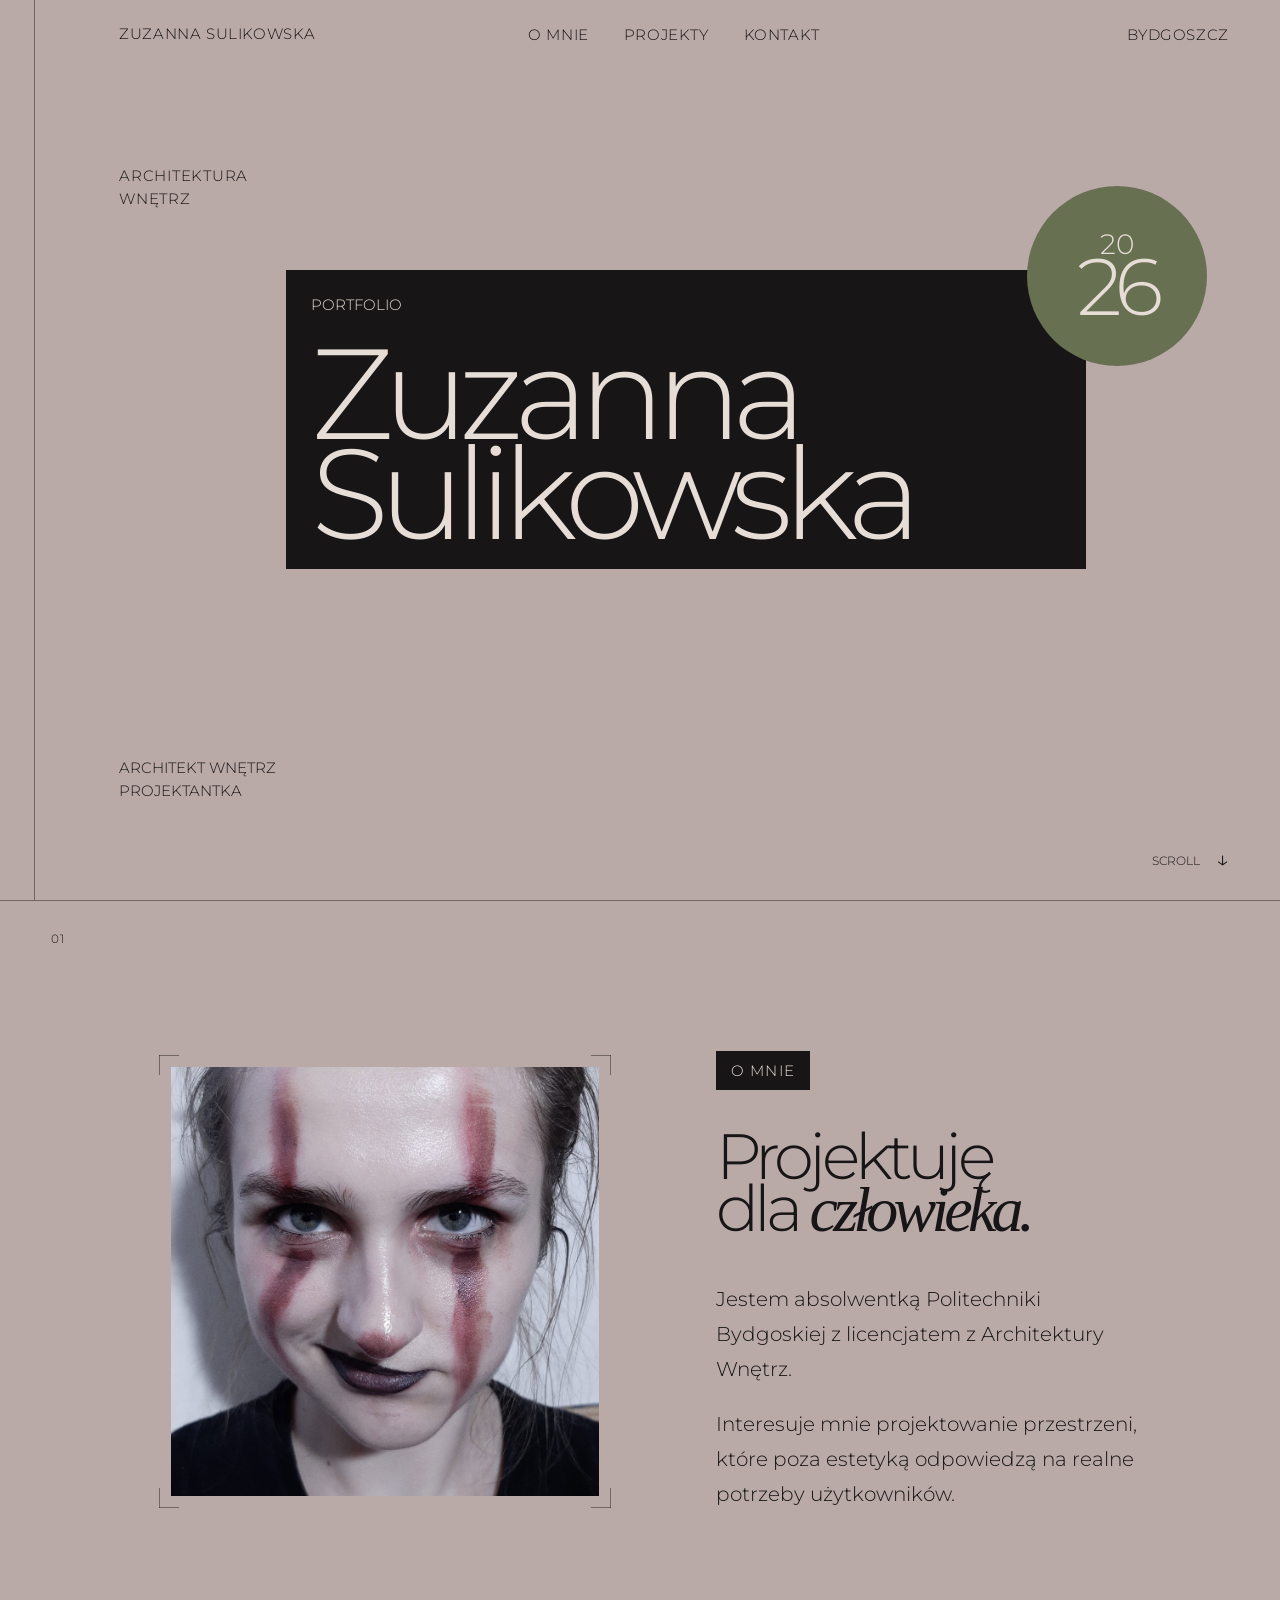
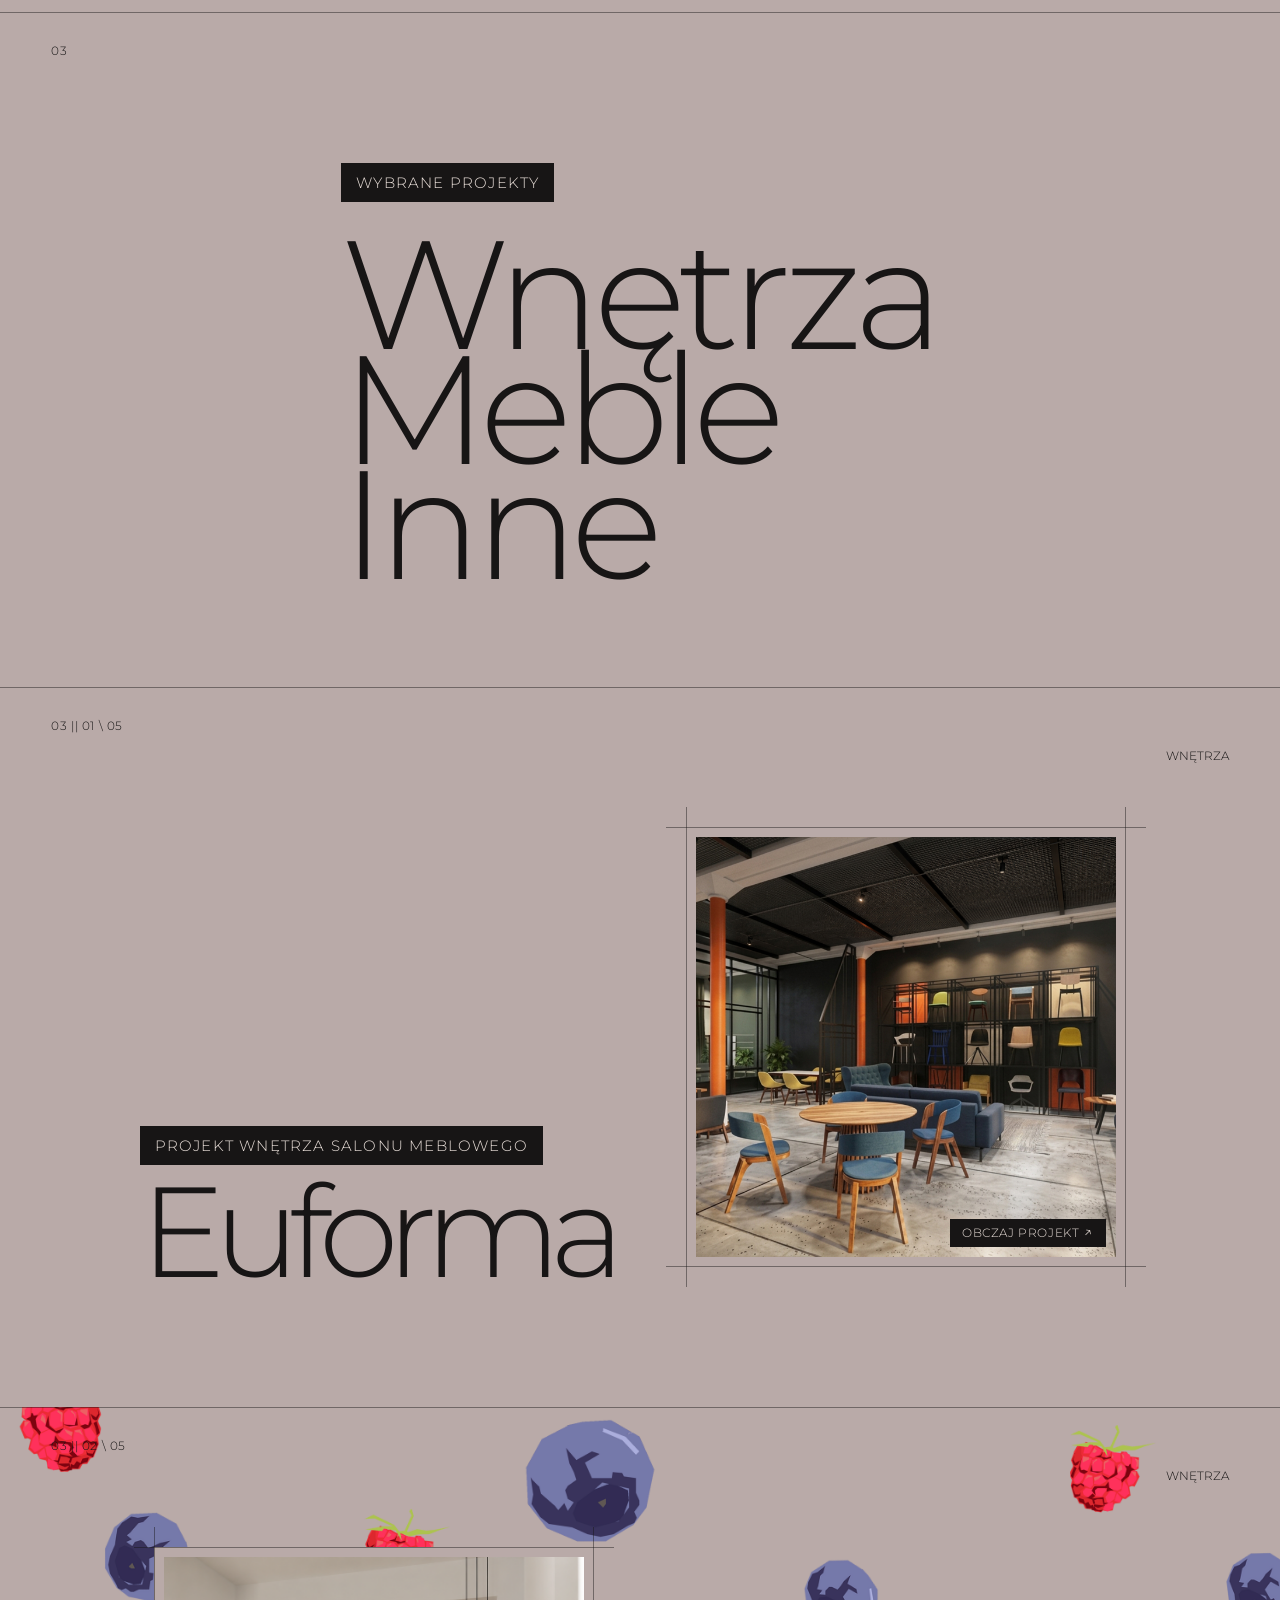
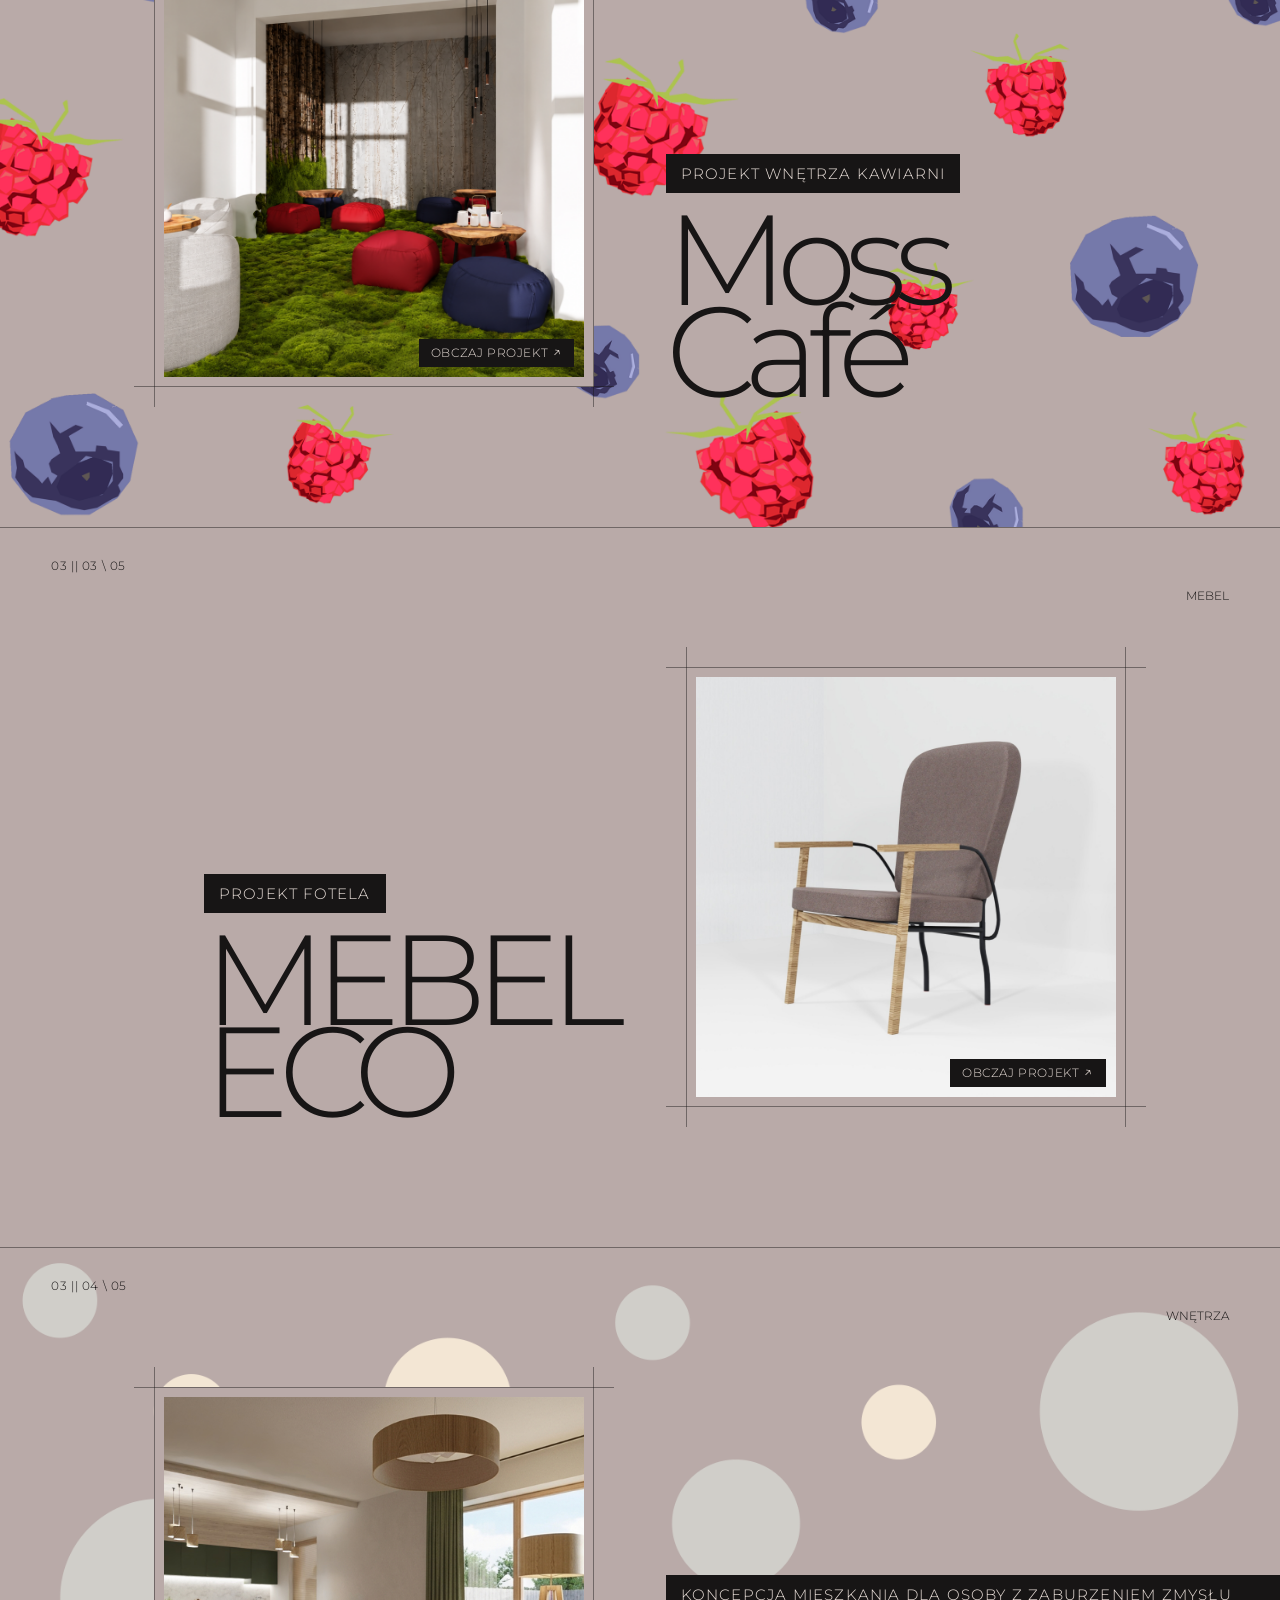
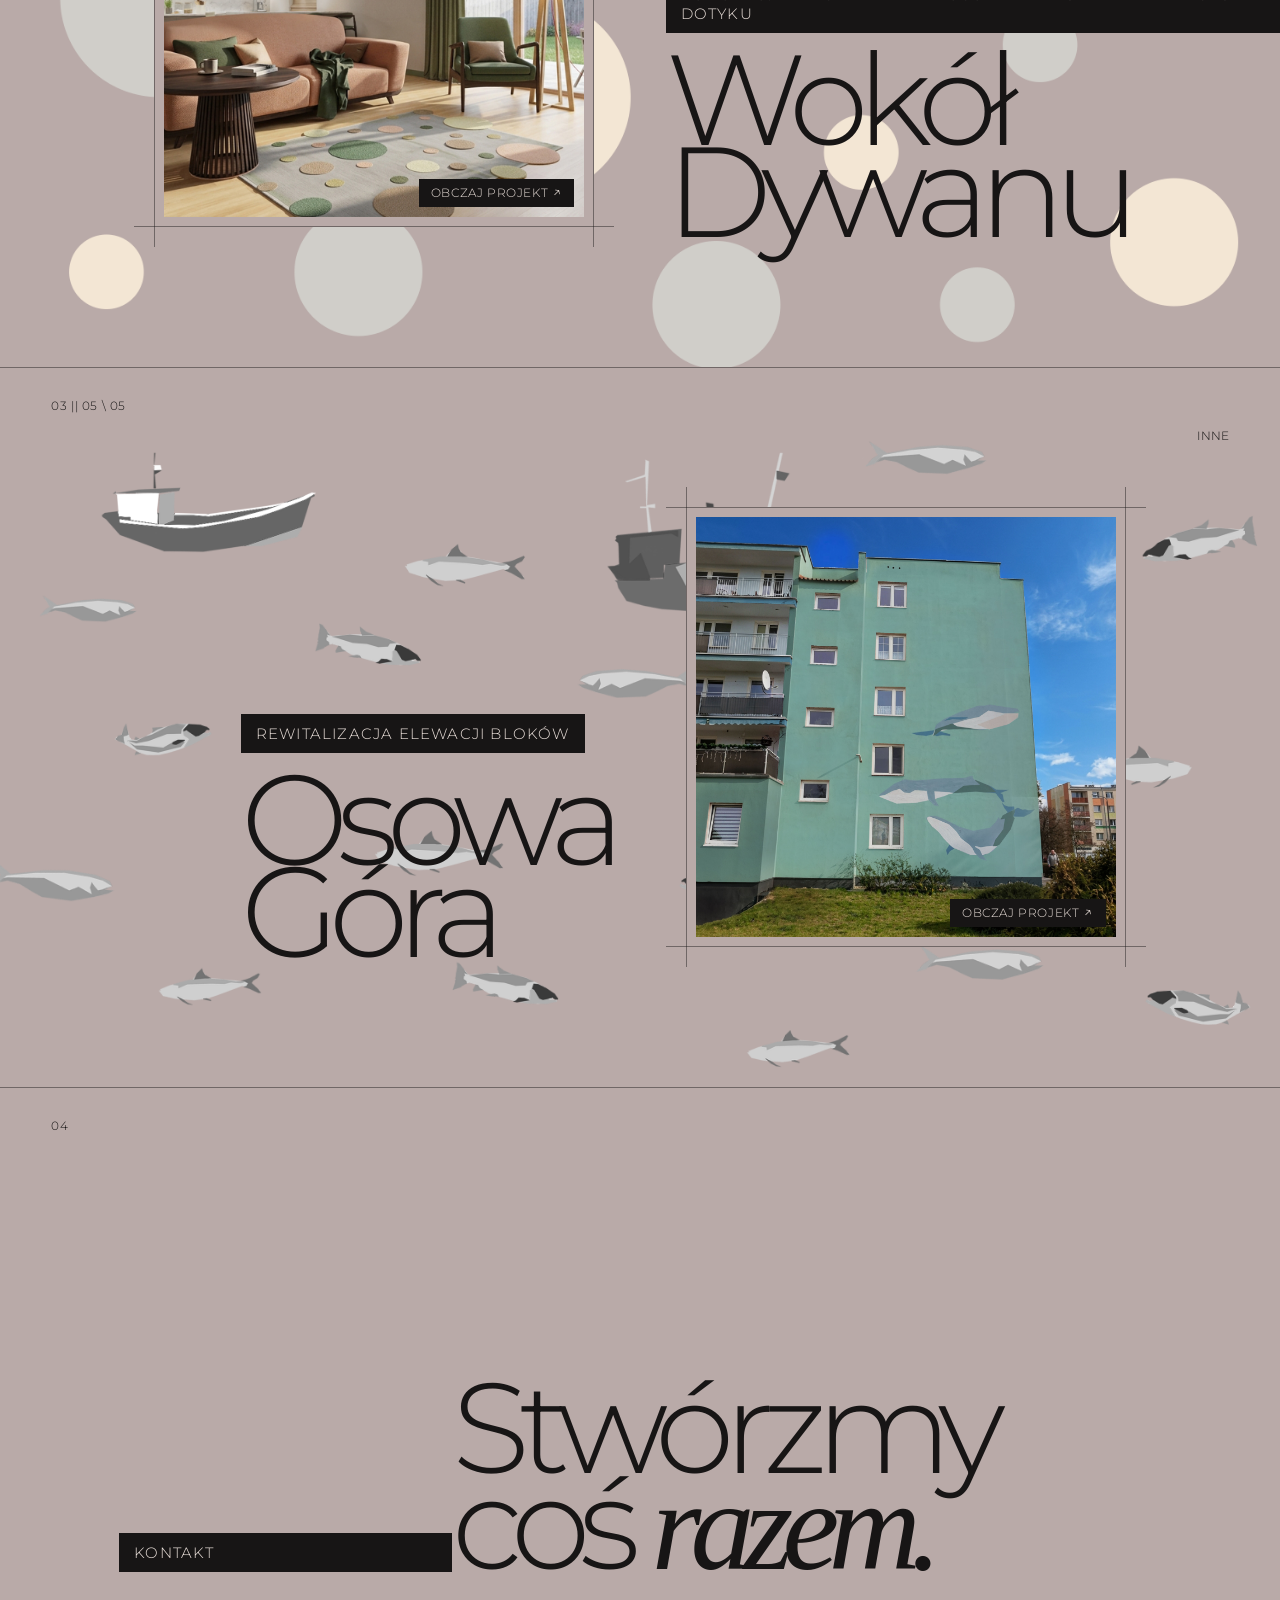
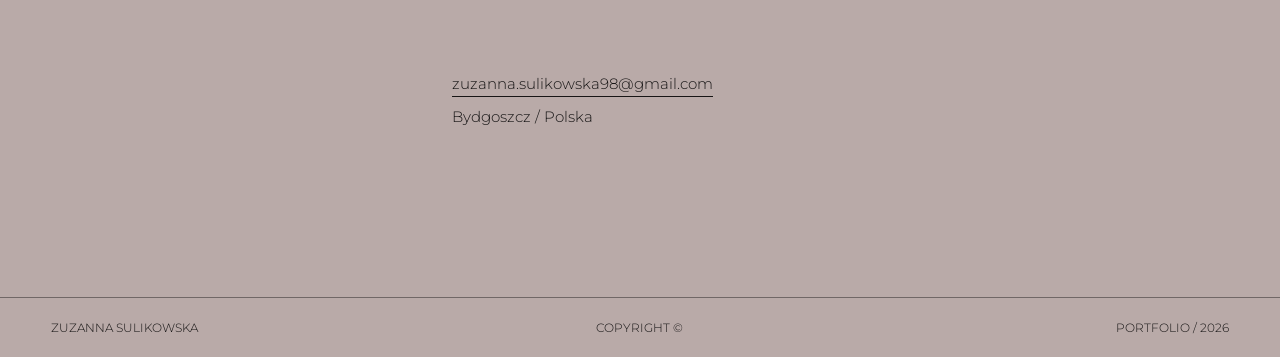
==== commit 6f78f66b: "Update of projects descriptions" ====
--- a/index.html
+++ b/index.html
@@ -176,7 +176,7 @@
 
             <div class="project-image-right">
                 <div class="project-image project-image-krzeslo cross-border" data-gallery-trigger>
-                    <img src="images/krzeslo-pod-katem.webp" alt="Koncepcja eco krzesła.">
+                    <img src="images/krzeslo-pod-katem.webp" alt="Autorki model fotela">
                     <div class="sketch-tag">
                         <span>Obczaj projekt</span>
                         <span class="arrow">↗</span>
@@ -186,10 +186,10 @@
 
             <div class="project-title-left">
                 <div class="black-title">
-                    Projekt studencki
-                </div>
-                <h2>
-                    Eco<br>Chair
+                    Projekt fotela
+                </div>
+                <h2>
+                    MEBEL<br>ECO
                 </h2>
             </div>
         </article>
@@ -236,7 +236,7 @@
 
             <div class="project-title-left">
                 <div class="black-title">
-                    Koncepcja murali
+                    Rewitalizacja elewacji bloków
                 </div>
                 <h2>
                     Osowa<br>Góra
--- a/wip.css
+++ b/wip.css
@@ -156,6 +156,7 @@
         width: 50%;
         height: 100%;
         background: var(--bg);
+        z-index: 2;
     }
 }
 
@@ -442,6 +443,20 @@
         height: 115px;
     }
 }
+
+@media (max-height: 800px) {
+    .hero {
+        height: auto;
+        min-height: 100vh;
+        padding-top: 110px;
+        padding-bottom: 50px;
+    }
+
+    .hero-grid {
+        height: auto;
+        min-height: 550px;
+    }
+}
 /* ==========================================================================
     6. ABOUT SECTION
    ========================================================================== */
@@ -465,6 +480,12 @@
         gap: 70px;
         padding: 120px 25px 130px calc(25px + var(--axis));
     }
+
+    @media (max-height: 800px) {
+        min-height: auto;
+        padding-top: 120px;
+        padding-bottom: 80px;
+    }
 }
 
 .about-layout {
@@ -543,6 +564,12 @@
         line-height: 0.75;
         letter-spacing: -0.05em;
     }
+
+    @media (max-height: 800px) {
+        min-height: auto;
+        padding-top: 120px;
+        padding-bottom: 80px;
+    }
 }
 
 .projects-intro-text {
@@ -555,6 +582,12 @@
     padding: 100px var(--padding) 180px calc(var(--padding) + var(--axis));
     border-top: 1px solid var(--line);
     overflow: hidden;
+
+    @media (max-height: 800px) {
+        min-height: 650px;
+        padding-top: 80px;
+        padding-bottom: 120px; 
+    }
 }
 
 .project-category {
@@ -578,9 +611,16 @@
     &::before {
         content: '';
         position: absolute;
-        inset: 20px;       /* dokładnie tam gdzie są linie cross-border */
+        inset: 20px;
         background: var(--bg);
-        z-index: 0;         /* pod zdjęciem i pod pałąkami */
+        z-index: 0;
+    }
+
+    @media (max-height: 800px) {
+        height: 80vh;
+        max-height: 500px;
+        width: auto;
+        aspect-ratio: 1;
     }
 }
 
@@ -939,6 +979,8 @@
     color: var(--black);
     font-size: var(--fs-medium);
     line-height: 1.6;
+    text-align: justify;
+    
 }
 
 /* Lightbox Modal */
@@ -1092,6 +1134,13 @@
     padding: 150px var(--padding) 70px calc(var(--padding) + var(--axis));
     border-top: 1px solid var(--line);
     overflow: hidden;
+
+    @media (max-height: 800px) {
+        height: auto;
+        min-height: 80vh;
+        padding-top: 100px;
+        padding-bottom: 60px;
+    }
 }
 
 .contact-layout {
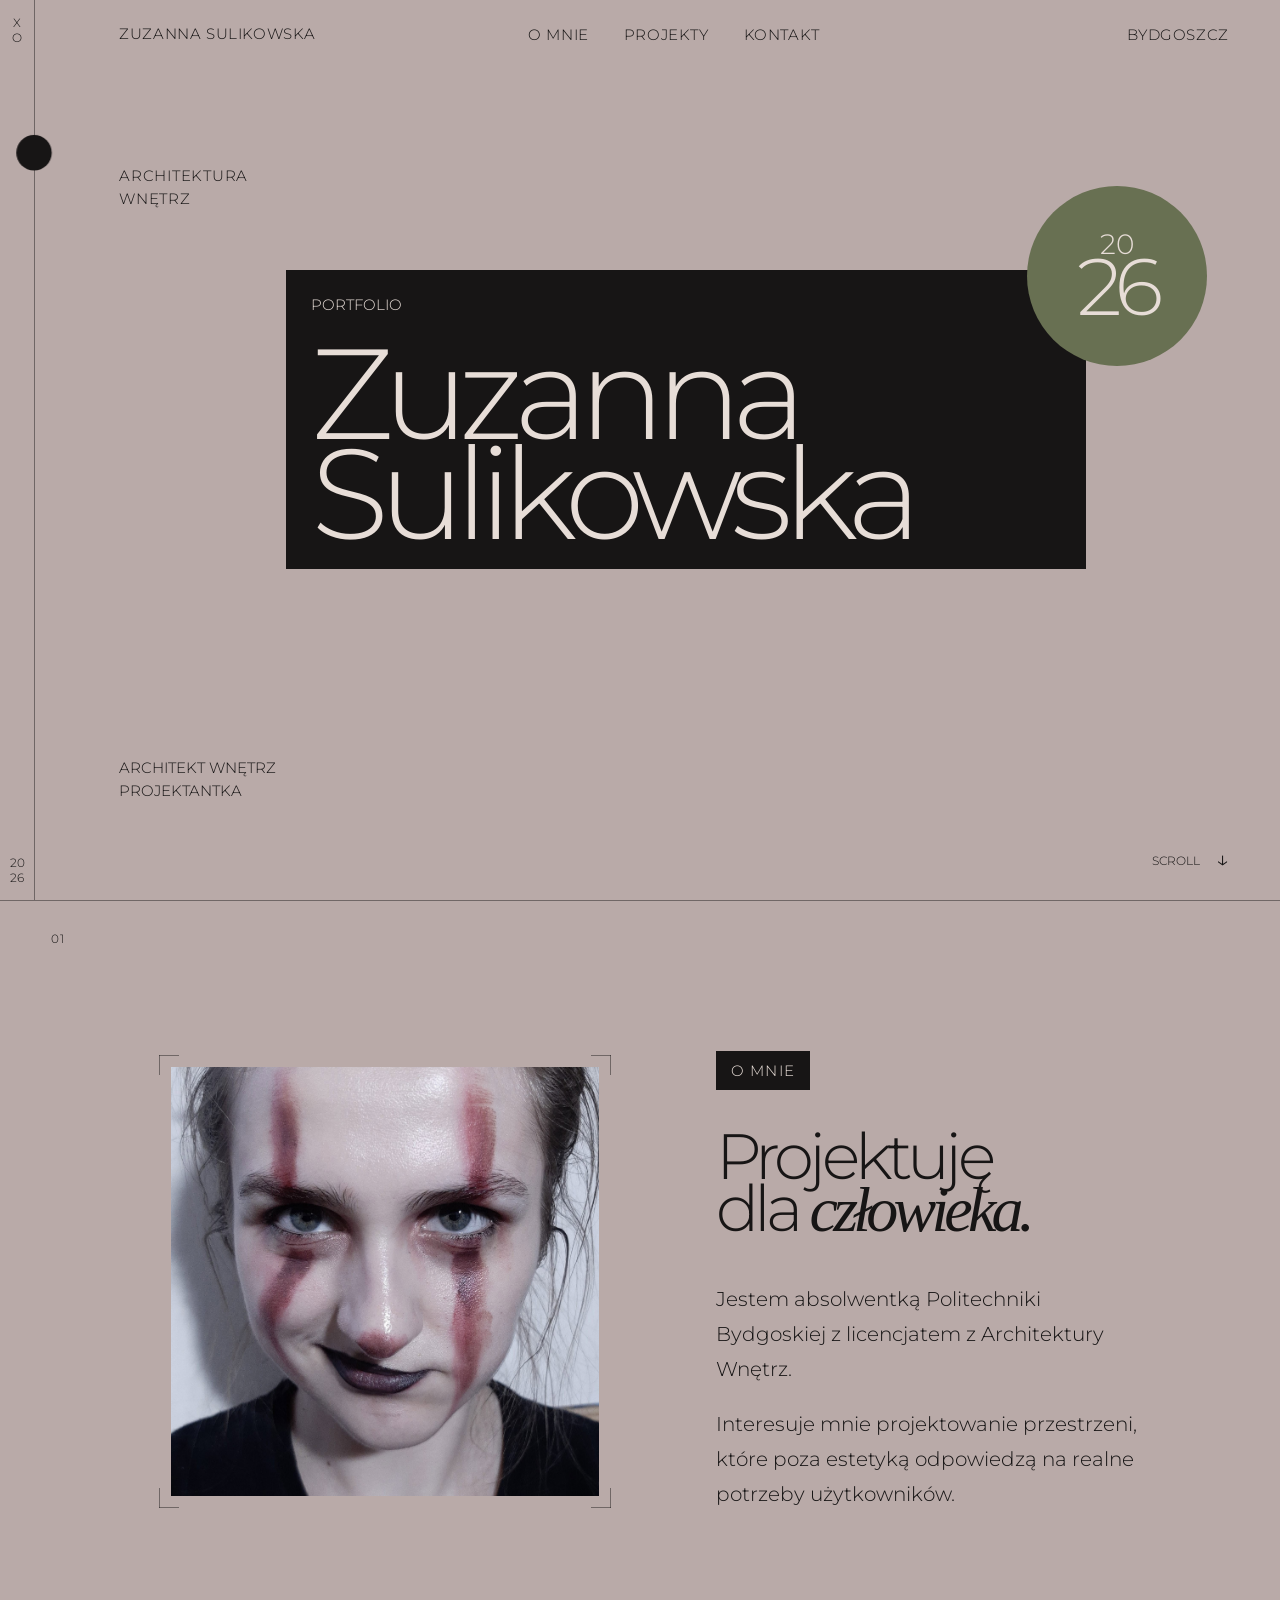
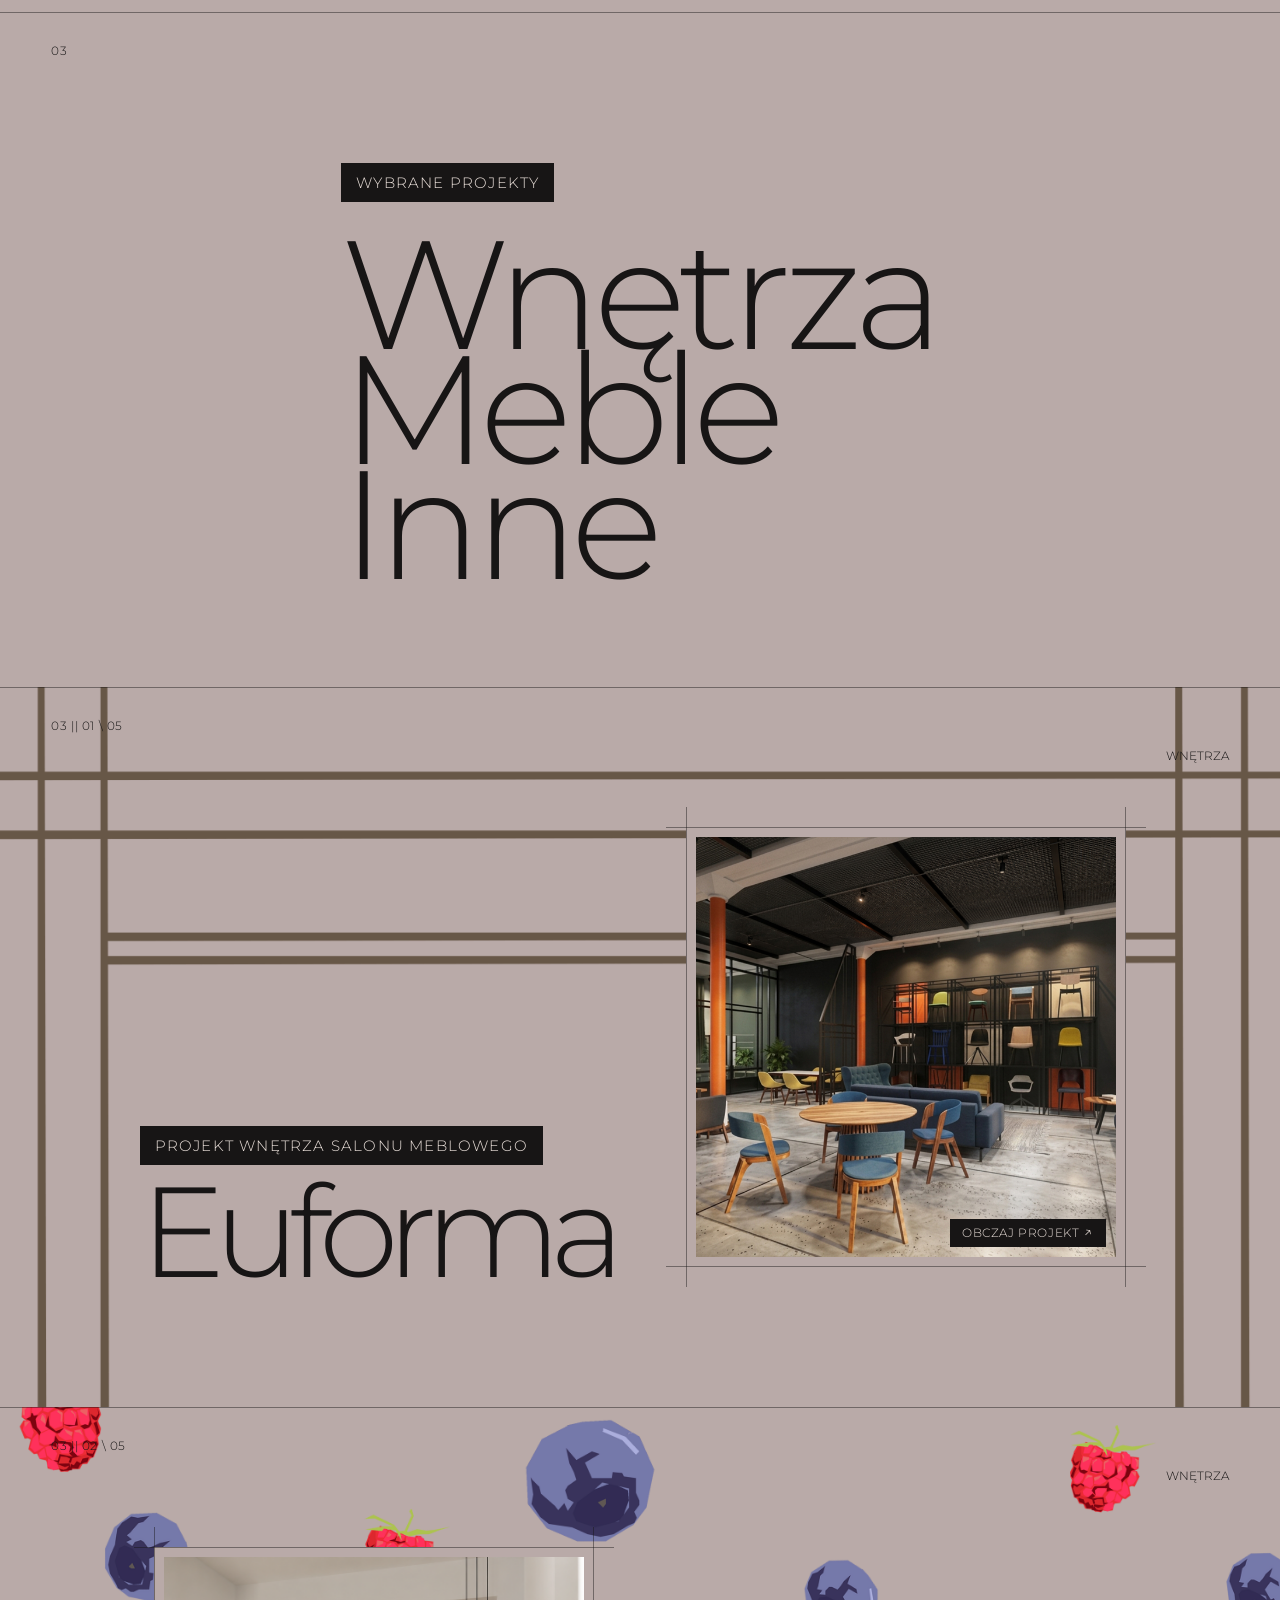
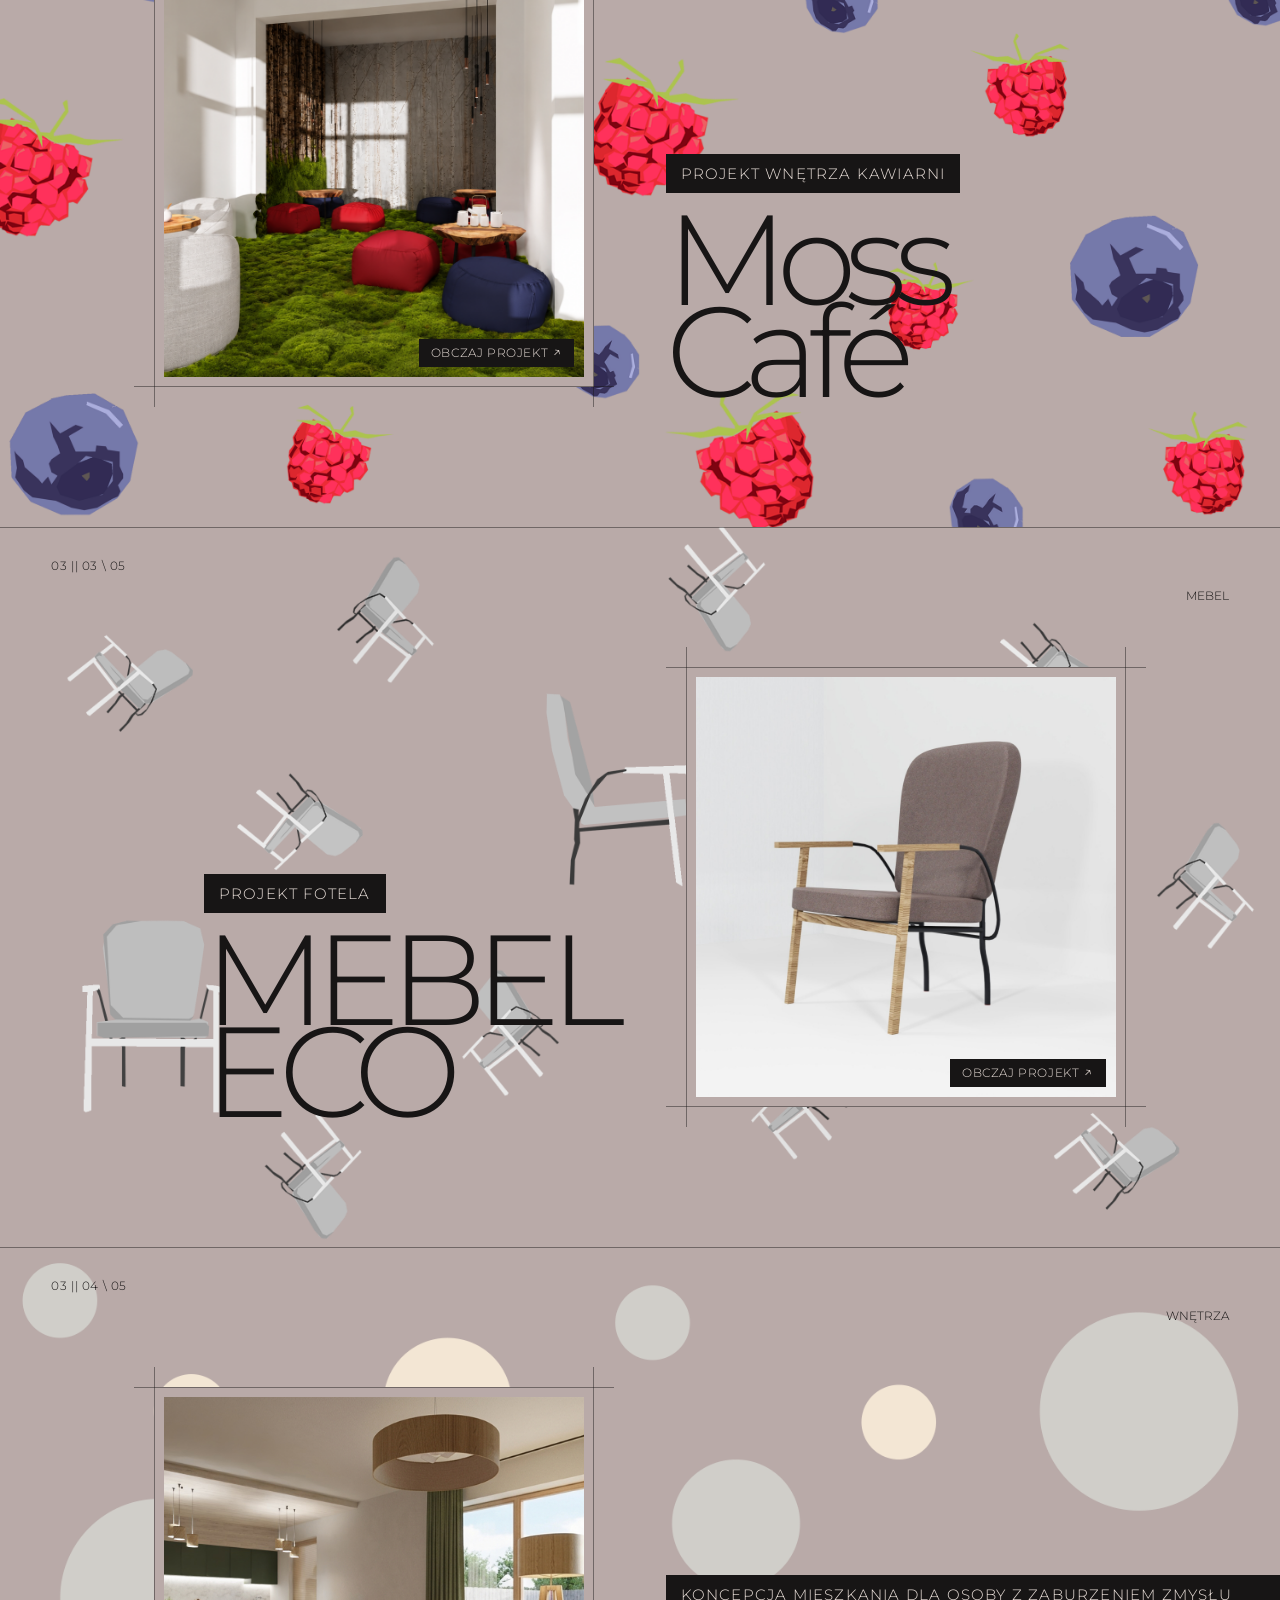
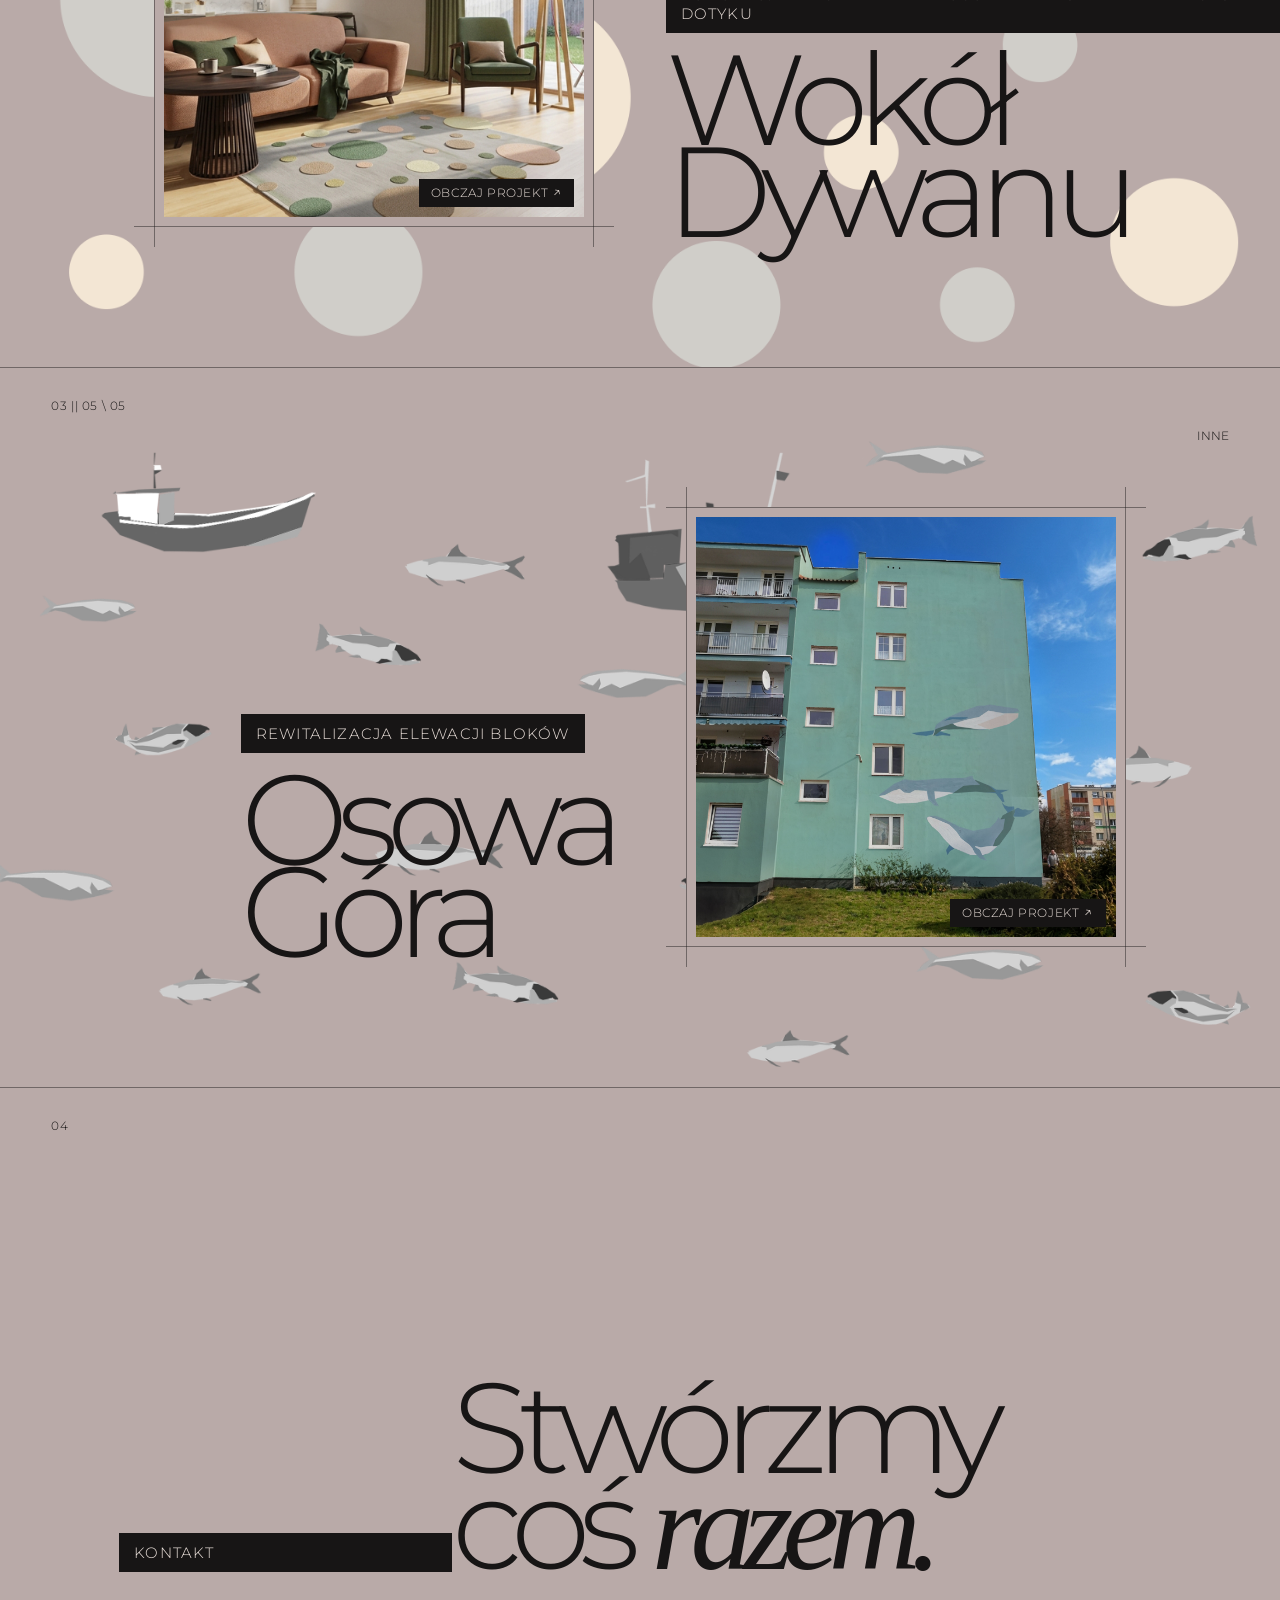
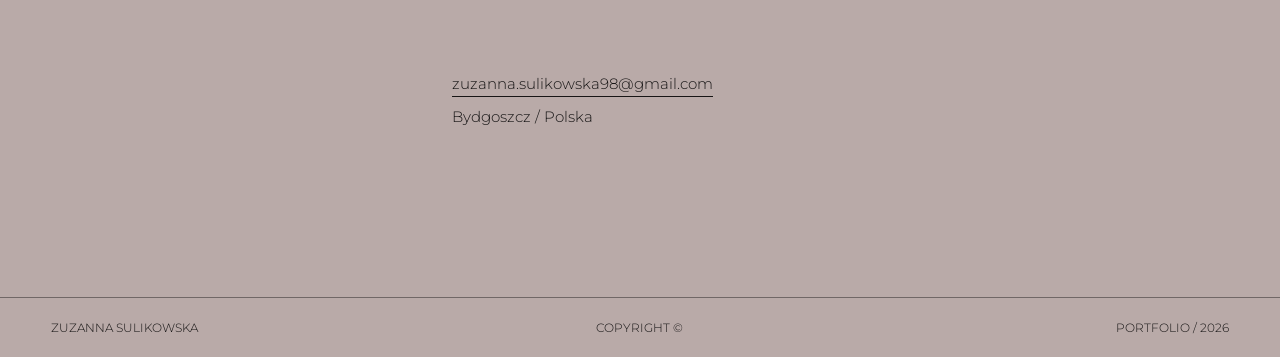
==== commit 39d29e21: "orb, backgrounds, deleting old files" ====
--- a/index.html
+++ b/index.html
@@ -9,12 +9,12 @@
     <link rel="preconnect" href="https://fonts.googleapis.com">
     <link rel="preconnect" href="https://fonts.gstatic.com" crossorigin>
     <link href="https://fonts.googleapis.com/css2?family=Montserrat:wght@300;400;500;600;700&display=swap" rel="stylesheet">
-    <link rel="stylesheet" href="wip.css">
+    <link rel="stylesheet" href="style.css">
 </head>
 
 <body>
     <!-- Scroll Orb -->
-    <!-- <div class="scroll-orb" aria-hidden="true"></div> -->
+    <div class="scroll-orb" aria-hidden="true"></div>
     <!-- Axis Lines -->
     <div class="vertical-axis" aria-hidden="true">
         <div class="axis-line"></div>
@@ -120,7 +120,7 @@
         </section>
 
         <!-- Project Euforma 01/05 -->
-        <article class="project section" data-project-id="project-euforma">
+        <article class="project section background euforma" data-project-id="project-euforma">
             <div class="section-index">03 || 01 \ 05</div>
             <div class="project-category">Wnętrza</div>
 
@@ -170,7 +170,7 @@
         </article>
 
         <!-- Project Krzeslo 03/05 -->
-        <article class="project section" data-project-id="project-krzeslo">
+        <article class="project section background fotel" data-project-id="project-krzeslo">
             <div class="section-index">03 || 03 \ 05</div>
             <div class="project-category">mebel</div>
 
@@ -328,9 +328,6 @@
         </span>
     </footer>
 
-    <!-- Orb script -->
-    <script src="https://cdn.jsdelivr.net/npm/gsap@3.13.0/dist/gsap.min.js"></script>
-    <script src="https://cdn.jsdelivr.net/npm/gsap@3.13.0/dist/ScrollTrigger.min.js"></script>
     <script src="orb.js"></script>
     <script src="injector.js"></script>
 </body>
--- a/style.css
+++ b/style.css
@@ -0,0 +1,1259 @@
+/* ==========================================================================
+    1. VARIABLES & CONFIGURATION
+   ========================================================================== */
+:root {
+    /* Colors */
+    --bg: #b9aaa8;
+    --black: #171515;
+    --cream: #e7ddd7;
+    --olive: #687052;
+    --brown: #75615b;
+    --red: #c93435;
+    --blue: #4474a7;
+    --line: rgba(23, 21, 21, 0.45);
+    --little-dim: rgba(0, 0, 0, 0.2);
+    --big-dim: rgba(0, 0, 0, 0.92);
+
+    --orb-color: var(--black); /* fallback */
+
+    /* Spacing & Layout */
+    --padding: clamp(24px, 4vw, 70px);
+    --axis: 68px;
+
+    /* Font sizes */
+    --fs-little: 12px;
+    --fs-header: 15px;
+    --fs-small: 15px;
+    --fs-medium: 20px;
+    --fs-big: 28px;
+    --fs-huge: 80px;
+
+    --fs-hero-title: clamp(40px, 10vw, 160px);
+    --fs-projects-intro-title: clamp(75px, 12vw, 180px);
+    --fs-project-title: clamp(65px, 10vw, 145px);
+    --fs-modal-title: clamp(2.5rem, 5vw, 4rem);
+    --fs-contact-title: clamp(40px, 10vW, 160px);
+
+    @media (max-width: 900px) {
+        --axis: 30px;
+
+        --fs-little: 11px;
+        --fs-header: 13px;
+        --fs-small: 13px;
+        --fs-medium: 16px;
+        --fs-big: 20px;
+        --fs-huge: 40px;
+
+        --fs-hero-title: clamp(32px, 8vw, 80px);
+        --fs-projects-intro-title: clamp(48px, 10vw, 90px);
+        --fs-project-title: clamp(40px, 8vw, 75px);
+        --fs-modal-title: clamp(1.8rem, 6vw, 2.8rem);
+        --fs-contact-title: clamp(32px, 8vw, 80px);
+        
+    }
+}
+
+/* ==========================================================================
+    2. BASE & RESET
+   ========================================================================== */
+*,
+*::before,
+*::after {
+    margin: 0;
+    padding: 0;
+    box-sizing: border-box;
+}
+
+html {
+    scroll-behavior: smooth;
+}
+
+body {
+    background: var(--bg);
+    color: var(--black);
+    font-family: "Montserrat", sans-serif;
+    font-weight: 300;
+    overflow-x: hidden;
+}
+
+img {
+    display: block;
+    width: 100%;
+    height: auto;
+}
+
+a {
+    color: inherit;
+    text-decoration: none;
+}
+
+::selection {
+    background: var(--black);
+    color: var(--cream);
+}
+
+
+
+/* ==========================================================================
+    3. UTILITIES & REUSABLE COMPONENTS
+   ========================================================================== */
+.section {
+    position: relative;
+}
+
+.section-index {
+    position: absolute;
+    top: 30px;
+    left: var(--padding);
+    font-size: var(--fs-little);
+    letter-spacing: 0.05em;
+}
+
+.black-title {
+    display: inline-block;
+    padding: 10px 15px;
+    background: var(--black);
+    color: var(--cream);
+    font-size: var(--fs-small);
+    letter-spacing: 0.08em;
+    text-transform: uppercase;
+}
+
+.intro h2 em,
+.about h2 em,
+.projects-end h2 em,
+.contact h2 em {
+    font-family: Georgia, serif;
+    font-weight: 400;
+}
+
+
+
+.hero            { --orb-color: var(--black); }
+.about           { --orb-color: var(--brown); }
+.projects-intro  { --orb-color: var(--cream); }
+.contact         { --orb-color: var(--black); }
+.project[data-project-id="project-euforma"]     { --orb-color: var(--brown); }
+.project[data-project-id="project-kawiarnia"]   { --orb-color: var(--red); }
+.project[data-project-id="project-krzeslo"]     { --orb-color: var(--olive); }
+.project[data-project-id="project-wokol-dywanu"]{ --orb-color: var(--cream); }
+.project[data-project-id="project-osowa-gora"]  { --orb-color: var(--blue); }
+
+/* Vertical Axis */
+.vertical-axis {
+    position: fixed;
+    top: 0;
+    left: 0;
+    width: var(--axis);
+    height: 100vh;
+    z-index: 10;
+    pointer-events: none;
+
+    &::before {
+        content: '';
+        position: absolute;
+        top: 0;
+        left: 0;
+        width: 50%;
+        height: 100%;
+        background: var(--bg);
+        z-index: 2;
+    }
+}
+
+
+.axis-line {
+    position: absolute;
+    top: 0;
+    left: 50%;
+    width: 1px;
+    height: 100vh;
+    background: var(--line);
+}
+
+.axis-top,
+.axis-bottom {
+    position: absolute;
+    left: 25%;
+    font-size: var(--fs-little);
+    text-align: center;
+    transform: translateX(-50%);
+    z-index: 11;
+}
+
+.axis-top {
+    top: 15px;
+}
+
+.axis-bottom {
+    bottom: 15px;
+}
+
+.cross-border {
+    position: relative;
+
+    &::before {
+        content: '';
+        position: absolute;
+        top: 20px;
+        right: 0;
+        bottom: 20px;
+        left: 0;
+        border-top: 1px solid var(--line);
+        border-bottom: 1px solid var(--line);
+        pointer-events: none;
+        z-index: 6;
+    }
+
+    &::after {
+        content: '';
+        position: absolute;
+        top: 0;
+        right: 20px;
+        bottom: 0;
+        left: 20px;
+        border-right: 1px solid var(--line);
+        border-left: 1px solid var(--line);
+        pointer-events: none;
+        z-index: 6;
+    }
+}
+
+.corners-border {
+    position: relative;
+    line-height: 0;
+    
+    &::after {
+        content: "";
+        position: absolute;
+        inset: -2px;
+        pointer-events: none;
+        
+        --l: 20px; /* długość boku rogu */
+        --t: 1px; /* grubość ramki */
+        --c: var(--line); /* kolor ramki */
+        
+        background:
+        linear-gradient(var(--c) 0 0) top left / var(--l) var(--t) no-repeat,
+        linear-gradient(var(--c) 0 0) top left / var(--t) var(--l) no-repeat,
+        linear-gradient(var(--c) 0 0) top right / var(--l) var(--t) no-repeat,
+        linear-gradient(var(--c) 0 0) top right / var(--t) var(--l) no-repeat,
+        linear-gradient(var(--c) 0 0) bottom left / var(--l) var(--t) no-repeat,
+        linear-gradient(var(--c) 0 0) bottom left / var(--t) var(--l) no-repeat,
+        linear-gradient(var(--c) 0 0) bottom right / var(--l) var(--t) no-repeat,
+        linear-gradient(var(--c) 0 0) bottom right / var(--t) var(--l) no-repeat;
+    }
+}
+
+/* ==========================================================================
+    4. HEADER & NAVIGATION
+   ========================================================================== */
+.header {
+    position: fixed;
+    top: 0;
+    right: 0;
+    left: var(--axis);
+    height: 90px;
+    padding: 25px var(--padding);
+    display: grid;
+    grid-template-columns: 1fr auto 1fr;
+    align-items: start;
+    z-index: 80;
+    font-size: var(--fs-header);
+    letter-spacing: 0.04em;
+    text-transform: uppercase;
+}
+
+.header-name {
+    line-height: 1.2;
+}
+
+.header-nav {
+    display: flex;
+    gap: 35px;
+
+    a {
+        position: relative;
+
+        &::after {
+            content: "";
+            position: absolute;
+            left: 0;
+            bottom: -5px;
+            width: 100%;
+            height: 1px;
+            background: currentColor;
+            transform: scaleX(0);
+            transform-origin: right;
+            transition: transform 0.4s ease;
+        }
+
+        &:hover::after {
+            transform: scaleX(1);
+            transform-origin: left;
+        }
+    }
+}
+
+.header-location {
+    justify-self: end;
+}
+
+@media (max-width: 900px) {
+    .header {
+        padding: 20px;
+        grid-template-columns: 1fr auto;
+    }
+
+    .header-nav {
+        display: none;
+    }
+}
+
+/* ==========================================================================
+    5. HERO SECTION
+   ========================================================================== */
+.hero {
+    position: relative;
+    height: 100vh;
+    padding: 130px var(--padding) 70px calc(var(--padding) + var(--axis));
+    overflow: hidden;
+
+    h1 {
+        font-size: var(--fs-hero-title);
+        font-weight: 300;
+        line-height: 0.78;
+        letter-spacing: -0.075em;
+    }
+}
+
+.hero-grid {
+    position: relative;
+    width: 100%;
+    height: calc(100vh - 200px);
+    min-height: 600px;
+}
+
+.hero-small {
+    position: absolute;
+    top: 5%;
+    left: 0;
+    font-size: var(--fs-small);
+    line-height: 1.5;
+    letter-spacing: 0.05em;
+}
+
+.hero-title-block {
+    position: absolute;
+    top: 20%;
+    left: 15%;
+    width: min(63vw, 800px);
+    padding: 25px;
+    background: var(--black);
+    color: var(--cream);
+    z-index: 2;
+}
+
+.hero-title-small {
+    display: block;
+    margin-bottom: 30px;
+    font-size: var(--fs-small);
+    text-transform: uppercase;
+}
+
+.hero-year {
+    position: absolute;
+    right: 10%;
+    bottom: 20%;
+    width: 200px;
+    height: 200px;
+    display: flex;
+    flex-direction: column;
+    align-items: center;
+    justify-content: center;
+    border-radius: 50%;
+    background: var(--olive);
+    color: var(--cream);
+    line-height: 0.8;
+    z-index: 3;
+
+    span {
+        font-size: var(--fs-big);
+    }
+
+    strong {
+        font-size: var(--fs-huge);
+        font-weight: 300;
+        letter-spacing: -0.08em;
+    }
+
+    @media (max-width: 1450px) {
+        top: 8%;
+        right: 2%;
+        width: 180px;
+        height: 180px;
+    }
+}
+
+.hero-caption {
+    position: absolute;
+    bottom: 4%;
+    left: 0;
+    font-size: var(--fs-small);
+    line-height: 1.5;
+    text-transform: uppercase;
+}
+
+.hero-scroll {
+    position: absolute;
+    right: var(--padding);
+    bottom: 25px;
+    display: flex;
+    align-items: center;
+    gap: 15px;
+    font-size: var(--fs-little);
+    text-transform: uppercase;
+
+    .scroll-arrow {
+        font-size: calc(var(--fs-little) + 12px);
+        transform: translateY(-2px);
+    }
+}
+
+
+@media (max-width: 900px) {
+    .hero {
+        padding: 110px 25px 70px calc(25px + var(--axis));
+    }
+
+    .hero-grid {
+        min-height: 550px;
+        height: auto;
+    }
+
+    .hero-title-block {
+        top: 15%;
+        left: 0;
+        width: 100%;
+    }
+
+    .hero-year {
+        top: auto;
+        bottom: 15%;
+        right: 0;
+        width: 115px;
+        height: 115px;
+    }
+}
+
+@media (max-height: 800px) {
+    .hero {
+        height: auto;
+        min-height: 100vh;
+        padding-top: 110px;
+        padding-bottom: 50px;
+    }
+
+    .hero-grid {
+        height: auto;
+        min-height: 550px;
+    }
+}
+/* ==========================================================================
+    6. ABOUT SECTION
+   ========================================================================== */
+.about {
+    min-height: 75vh;
+    padding: 150px var(--padding) 100px calc(var(--padding) + var(--axis));
+    display: grid;
+    align-items: center;
+    border-top: 1px solid var(--line);
+
+    h2 {
+        margin-top: 40px;
+        font-size: var(--fs-modal-title);
+        line-height: .82;
+        letter-spacing: -.075em;
+        font-weight: 300;
+    }
+
+    @media (max-width: 900px) {
+        grid-template-columns: 1fr;
+        gap: 70px;
+        padding: 120px 25px 130px calc(25px + var(--axis));
+    }
+
+    @media (max-height: 800px) {
+        min-height: auto;
+        padding-top: 120px;
+        padding-bottom: 80px;
+    }
+}
+
+.about-layout {
+    display: grid;
+    grid-template-columns: 48% 52%;
+    align-items: center;
+    gap: 5vw;
+
+    @media (max-width: 1000px) {
+        grid-template-columns: 35% 65%;
+    }
+
+    @media (max-width: 700px) {
+        grid-template-columns: 1fr;
+    }
+}
+
+.about-image {
+    display: flex;
+    justify-content: center;
+}
+
+.image-portrait {
+    width: min(35vw, 480px);
+    aspect-ratio: 1;
+    line-height: 0;
+    padding: 10px;
+
+    img {
+        display: block;
+        max-width: 100%;
+        height: auto;
+    }
+}
+
+.portrait-fallback {
+    position: absolute;
+    inset: 0;
+    display: flex;
+    justify-content: center;
+    align-items: center;
+    color: var(--cream);
+    font-size: var(--fs-project-title);
+    letter-spacing: -.1em;
+}
+
+.about-text {
+    max-width: 650px;
+
+    p {
+        max-width: 430px;
+        margin-top: 45px;
+        font-size: var(--fs-medium);
+        line-height: 1.75;
+    }
+
+    p + p {
+        margin-top: 20px;
+    }
+}
+
+
+/* ==========================================================================
+    7. PROJECTS SECTION
+   ========================================================================== */
+.projects-intro {
+    min-height: 75vh;
+    padding: 150px var(--padding) 100px calc(var(--padding) + var(--axis));
+    align-items: center;
+    border-top: 1px solid var(--line);
+
+    h2 {
+        margin-top: 35px;
+        font-size: var(--fs-projects-intro-title);
+        font-weight: 300;
+        line-height: 0.75;
+        letter-spacing: -0.05em;
+    }
+
+    @media (max-height: 800px) {
+        min-height: auto;
+        padding-top: 120px;
+        padding-bottom: 80px;
+    }
+}
+
+.projects-intro-text {
+    margin-left: 20%;
+}
+
+.project {
+    position: relative;
+    min-height: 80vh;
+    padding: 100px var(--padding) 180px calc(var(--padding) + var(--axis));
+    border-top: 1px solid var(--line);
+    overflow: hidden;
+
+    @media (max-height: 800px) {
+        min-height: 650px;
+        padding-top: 80px;
+        padding-bottom: 120px; 
+    }
+}
+
+.project-category {
+    position: absolute;
+    top: 60px;
+    right: var(--padding);
+    font-size: var(--fs-little);
+    text-transform: uppercase;
+}
+
+.project-image-left,
+.project-image-right {
+    position: absolute;
+    top: 50%;
+    width: 55vw;
+    max-width: 600px;
+    aspect-ratio: 1;
+    z-index: 1;
+    transform: translateY(-50%);
+
+    &::before {
+        content: '';
+        position: absolute;
+        inset: 20px;
+        background: var(--bg);
+        z-index: 0;
+    }
+
+    @media (max-height: 800px) {
+        height: 80vh;
+        max-height: 500px;
+        width: auto;
+        aspect-ratio: 1;
+    }
+}
+
+.project-image-left {
+    right: 57%;
+}
+
+.project-image-right {
+    left: 57%;
+
+}
+
+.project-image {
+    position: relative;
+    width: 100%;
+    height: 100%;
+    padding: 30px;
+    overflow: hidden;
+    cursor: pointer;
+
+    img {
+        width: 100%;
+        height: 100%;
+        object-fit: cover;
+        transition: transform 0.4s ease-out;
+
+        &:hover {
+            transform: scale(1.02);
+        }
+    }
+}
+
+.sketch-tag {
+    position: absolute;
+    right: 40px;
+    bottom: 40px;
+    padding: 3px 12px 6px;
+    background: var(--black);
+    color: var(--cream);
+    font-size: var(--fs-little);
+    letter-spacing: 0.05em;
+    text-transform: uppercase;
+    pointer-events: none;
+
+    .arrow {
+        font-size: calc(var(--fs-little) + 4px);
+        transform: translateY(-2px);
+    }
+}
+
+.project-title-left,
+.project-title-right {
+    position: absolute;
+    bottom: 18%;
+    z-index: 3;
+
+    h2 {
+        margin-top: 20px;
+        font-size: var(--fs-project-title);
+        font-weight: 300;
+        line-height: 0.72;
+        letter-spacing: -0.085em;
+    }
+}
+
+.project-title-left {
+    right: 57%;
+}
+
+.project-title-right {
+    left: 57%;
+}
+
+@media (max-width: 1400px) {
+    .project-image-left {
+        width: min(50vw, 44%, 55vh, 480px);
+        right: 52%;
+    }
+
+    .project-image-right {
+        width: min(50vw, 44%, 55vh, 480px);
+        left: 52%;
+
+    }
+    .project-title-left {
+        right: 52%;
+    }
+
+    .project-title-right {
+        left: 52%;
+    }
+    
+}
+
+
+@media (max-width: 900px) {
+    .projects-intro {
+        min-height: auto;
+        padding: 100px var(--padding) 60px calc(var(--padding) + var(--axis));
+    }
+
+    .projects-intro-text {
+        margin-left: 0;
+        margin-top: 20px;
+    }
+
+    .project {
+        min-height: auto;
+        padding: 80px var(--padding) 80px calc(var(--padding) + var(--axis));
+        display: flex;
+        flex-direction: column;
+        gap: 30px;
+    }
+
+    .project-category {
+        position: static;
+    }
+
+    .project-image-left,
+    .project-image-right {
+        position: relative;
+        top: auto;
+        left: auto;
+        right: auto;
+        width: 100%;
+        max-width: 100%;
+        transform: none;
+    }
+
+    .project-title-left,
+    .project-title-right {
+        position: relative;
+        bottom: auto;
+        left: auto;
+        right: auto;
+    }
+}
+
+/* ==========================================================================
+    8. MODALS & OVERLAYS
+   ========================================================================== */
+.modal-overlay {
+    position: fixed;
+    inset: 0;
+    padding: 2rem;
+    background-color: var(--bg);
+    z-index: 100;
+    opacity: 0;
+    visibility: hidden;
+    pointer-events: none;
+    overflow-y: auto;
+    transition: opacity 0.4s ease, visibility 0.4s ease;
+
+    &.is-open {
+        opacity: 1;
+        visibility: visible;
+        pointer-events: all;
+    }
+}
+
+.modal-close-btn {
+    position: fixed;
+    top: 2rem;
+    right: 2rem;
+    background: transparent;
+    border: none;
+    color: var(--black);
+    font-size: var(--fs-small);
+    letter-spacing: 0.1em;
+    text-transform: uppercase;
+    cursor: pointer;
+    z-index: 101;
+    transition: opacity 0.2s;
+
+    &:hover {
+        opacity: 0.6;
+    }
+}
+
+.modal-container {
+    max-width: 1400px;
+    margin: 2rem auto 0;
+    display: grid;
+    grid-template-columns: 1.2fr 0.8fr;
+    gap: 4rem;
+    align-items: start;
+}
+
+@media (max-width: 992px) {
+    .modal-container {
+        grid-template-columns: 1fr;
+        gap: 2rem;
+    }
+}
+
+/* Modal Gallery Side */
+.modal-gallery-side {
+    width: 100%;
+    min-width: 0;
+    display: flex;
+    flex-direction: column;
+    gap: 2.5rem;
+}
+
+.modal-hero-target {
+    width: 100%;
+
+    img {
+        display: block;
+        width: 100%;
+        height: auto;
+        object-fit: cover;
+    }
+}
+
+.gallery-slider-wrapper {
+    position: relative;
+    width: 100%;
+}
+
+.gallery-arrow {
+    position: absolute;
+    top: 50%;
+    width: 32px;
+    height: 32px;
+    display: flex;
+    align-items: center;
+    justify-content: center;
+    background: var(--black);
+    color: var(--cream);
+    border: none;
+    cursor: pointer;
+    z-index: 10;
+    opacity: 0;
+    pointer-events: none;
+    transform: translateY(-50%);
+    transition: opacity 0.3s ease, background-color 0.2s ease;
+}
+
+.gallery-slider-wrapper.has-overflow .gallery-arrow {
+    opacity: 0.8;
+    pointer-events: all;
+
+    &:hover {
+        opacity: 1;
+        background: var(--black);
+    }
+}
+
+.gallery-arrow.arrow-left {
+    left: 0;
+}
+
+.gallery-arrow.arrow-right {
+    right: 0;
+}
+
+.gallery-section {
+    width: 100%;
+    min-width: 0;
+
+    .section-title {
+        margin-bottom: 1rem;
+        font-size: var(--fs-little);
+        font-weight: 350;
+        letter-spacing: 0.1em;
+        text-transform: uppercase;
+    }
+
+    .gallery-grid {
+        display: flex;
+        gap: 15px;
+        padding-bottom: 10px;
+        overflow-x: auto;
+        overflow-y: hidden;
+        scroll-snap-type: x mandatory;
+        transform: rotateX(180deg);
+
+        &::-webkit-scrollbar {
+            height: 8px;
+        }
+
+        &::-webkit-scrollbar-track {
+            background: var(--little-dim);
+        }
+
+        &::-webkit-scrollbar-thumb {
+            background: var(--black);
+        }
+    }
+
+    .gallery-item {
+        position: relative;
+        flex: 0 0 180px;
+        overflow: hidden;
+        cursor: pointer;
+        scroll-snap-align: start;
+        transform: rotateX(180deg);
+
+        img {
+            display: block;
+            width: 100%;
+            object-fit: cover;
+            transition: transform 0.3s ease;
+        }
+
+        &:hover img {
+            transform: scale(1.05);
+        }
+    }
+}
+
+/* Modal Info Side */
+.modal-info-side {
+    display: flex;
+    flex-direction: column;
+
+    .modal-project-title {
+        margin: 1rem 0;
+        /* margin-top: 1rem; */
+        /* margin-bottom: 2.5rem; */
+        color: var(--black);
+        font-size: var(--fs-modal-title);
+        font-weight: 300;
+        line-height: 0.95;
+        letter-spacing: -0.01em;
+        text-transform: uppercase;
+    }
+}
+
+.tech-specs {
+    margin-bottom: 2rem;
+    padding: 1rem 0;
+    border-top: 1px solid var(--line);
+    border-bottom: 1px solid var(--line);
+
+    .spec-item {
+        display: flex;
+        justify-content: space-between;
+        padding: 0.5rem 0;
+        font-size: var(--fs-small);
+        letter-spacing: 0.05em;
+
+        .spec-label {
+            text-transform: uppercase;
+        }
+
+        .spec-val {
+            font-weight: 500;
+        }
+    }
+}
+
+.modal-text-content p {
+    margin-bottom: 1.2rem;
+    color: var(--black);
+    font-size: var(--fs-medium);
+    line-height: 1.6;
+    text-align: justify;
+    
+}
+
+/* Lightbox Modal */
+.lightbox-overlay {
+    position: fixed;
+    inset: 0;
+    display: flex;
+    align-items: center;
+    justify-content: center;
+    background-color: var(--big-dim);
+    z-index: 1100;
+    opacity: 0;
+    visibility: hidden;
+    pointer-events: none;
+    transition: opacity 0.3s ease;
+
+    &.is-open {
+        opacity: 1;
+        visibility: visible;
+        pointer-events: all;
+    }
+}
+
+.lightbox-content {
+    max-width: 90vw;
+    max-height: 85vh;
+    text-align: center;
+
+    img {
+        max-width: 100%;
+        max-height: 80vh;
+        object-fit: contain;
+    }
+
+    .lightbox-caption {
+        margin-top: 1rem;
+        color: var(--cream);
+        font-size: var(--fs-little);
+        letter-spacing: 0.05em;
+        opacity: 0.8;
+    }
+}
+
+.lightbox-close-btn {
+    position: absolute;
+    top: 2rem;
+    right: 2rem;
+    background: none;
+    border: none;
+    color: var(--cream);
+    font-size: var(--fs-big);
+    cursor: pointer;
+
+    &::after {
+        content: '✕';
+    }
+}
+
+.lightbox-nav-btn {
+    position: fixed;
+    top: 50%;
+    width: 48px;
+    height: 48px;
+    display: flex;
+    align-items: center;
+    justify-content: center;
+    background: transparent;
+    border: none;
+    color: var(--cream);
+    font-size: var(--fs-big);
+    cursor: pointer;
+    z-index: 1101;
+    transform: translateY(-50%);
+    opacity: 0;
+    pointer-events: none;
+    transition: opacity 0.2s ease;
+}
+
+.lightbox-overlay.has-multiple .lightbox-nav-btn {
+    opacity: 0.8;
+    pointer-events: all;
+}
+
+.lightbox-overlay.has-multiple .lightbox-nav-btn:hover {
+    opacity: 1;
+}
+
+.lightbox-prev {
+    left: 2rem;
+}
+
+.lightbox-next {
+    right: 2rem;
+}
+
+.lightbox-slide {
+    transition: opacity 0.28s ease, transform 0.28s ease;
+}
+
+/* Animation */
+/* Wyłącza animację na moment, kiedy ustawiamy pozycję startową "wjazdu" */
+.lightbox-slide.lightbox-no-transition {
+    transition: none;
+}
+
+/* Stare zdjęcie znika w lewo, gdy idziemy "dalej" */
+.lightbox-slide.lightbox-exit-next {
+    opacity: 0;
+    transform: translateX(-40px);
+}
+
+/* Stare zdjęcie znika w prawo, gdy idziemy "wstecz" */
+.lightbox-slide.lightbox-exit-prev {
+    opacity: 0;
+    transform: translateX(40px);
+}
+
+/* Pozycja startowa nowego zdjęcia przy "dalej" (wjeżdża z prawej) */
+.lightbox-slide.lightbox-enter-from-next {
+    opacity: 0;
+    transform: translateX(40px);
+}
+
+/* Pozycja startowa nowego zdjęcia przy "wstecz" (wjeżdża z lewej) */
+.lightbox-slide.lightbox-enter-from-prev {
+    opacity: 0;
+    transform: translateX(-40px);
+}
+
+@media (max-width: 900px) {
+    .lightbox-nav-btn {
+        width: 36px;
+        height: 36px;
+        font-size: var(--fs-medium);
+    }
+
+    .lightbox-prev {
+        left: 0.5rem;
+    }
+
+    .lightbox-next {
+        right: 0.5rem;
+    }
+}
+
+/* ==========================================================================
+    9. CONTACT & FOOTER
+   ========================================================================== */
+.contact {
+    height: 90vh;
+    padding: 150px var(--padding) 70px calc(var(--padding) + var(--axis));
+    border-top: 1px solid var(--line);
+    overflow: hidden;
+
+    @media (max-height: 800px) {
+        height: auto;
+        min-height: 80vh;
+        padding-top: 100px;
+        padding-bottom: 60px;
+    }
+}
+
+.contact-layout {
+    display: grid;
+    grid-template-columns: 30% 70%;
+    align-items: center;
+    min-height: 70vh;
+
+    h2 {
+        font-size: var(--fs-contact-title);
+        font-weight: 300;
+        line-height: 0.75;
+        letter-spacing: -0.085em;
+    }
+}
+
+.contact-details {
+    margin-top: 100px;
+    display: flex;
+    flex-direction: column;
+    gap: 10px;
+    font-size: var(--fs-small);
+    font-weight: 300;
+
+    a {
+        width: max-content;
+        padding-bottom: 3px;
+        border-bottom: 1px solid var(--black);
+    }
+}
+
+.footer {
+    padding: 22px var(--padding);
+    display: grid;
+    grid-template-columns: 1fr 1fr 1fr;
+    border-top: 1px solid var(--line);
+    font-size: var(--fs-little);
+    text-transform: uppercase;
+    font-weight: 300;
+
+    span:nth-child(2) {
+        text-align: center;
+    }
+
+    span:nth-child(3) {
+        text-align: right;
+    }
+}
+
+@media (max-width: 900px) {
+    .contact {
+        height: 70vh;
+        padding: 70px 25px 80px calc(25px + var(--axis));
+    }
+
+    .contact-layout {
+        grid-template-columns: 1fr;
+        gap: 40px;
+        min-height: auto;
+    }
+
+    .contact-details {
+        margin-top: 40px;
+    }
+
+    .footer {
+        margin-left: var(--axis);
+        padding: 20px;
+        grid-template-columns: 1fr;
+        gap: 10px;
+
+        span:nth-child(2),
+        span:nth-child(3) {
+            text-align: left;
+        }
+    }
+}
+
+/* ==========================================================================
+    10. ACCESSIBILITY & PREFERENCES
+   ========================================================================== */
+@media (prefers-reduced-motion: reduce) {
+    *,
+    *::before,
+    *::after {
+        animation-duration: 0.01ms !important;
+        transition-duration: 0.01ms !important;
+    }
+}
+
+/* tests */
+
+.project.background {
+    
+    background-size: cover;
+    background-position: center;
+    background-repeat: no-repeat;
+
+    &.moss-cafe {
+        background-image: url('images/tło-moss-cafe.png');
+    }
+    &.murale {
+        background-image: url('images/tło-murale.png');
+    }
+    &.wokol-dywanu {
+        background-image: url('images/tło-wokol-dywanu.png')
+    }
+    &.euforma {
+        background-image: url('images/tło-euforma.png')
+    }
+    &.fotel {
+        background-image: url('images/tło-chair.png')
+    }
+}
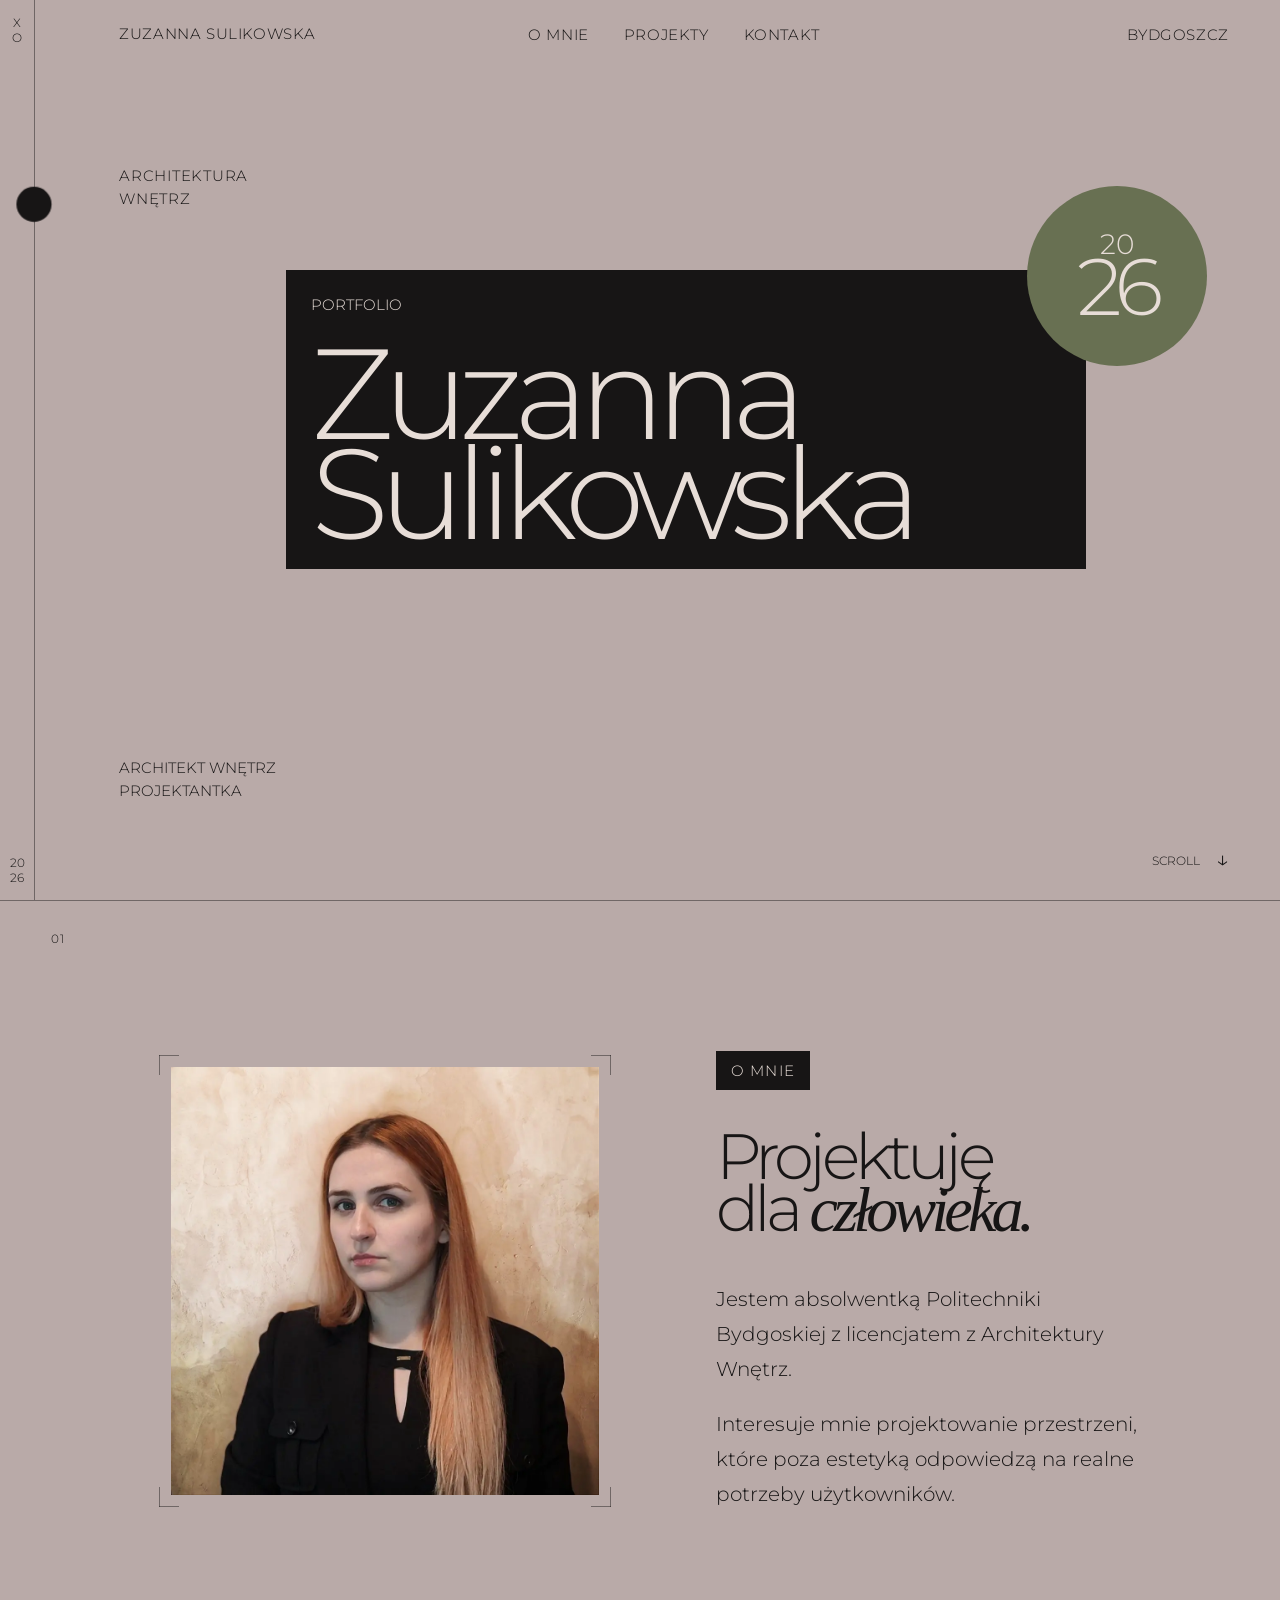
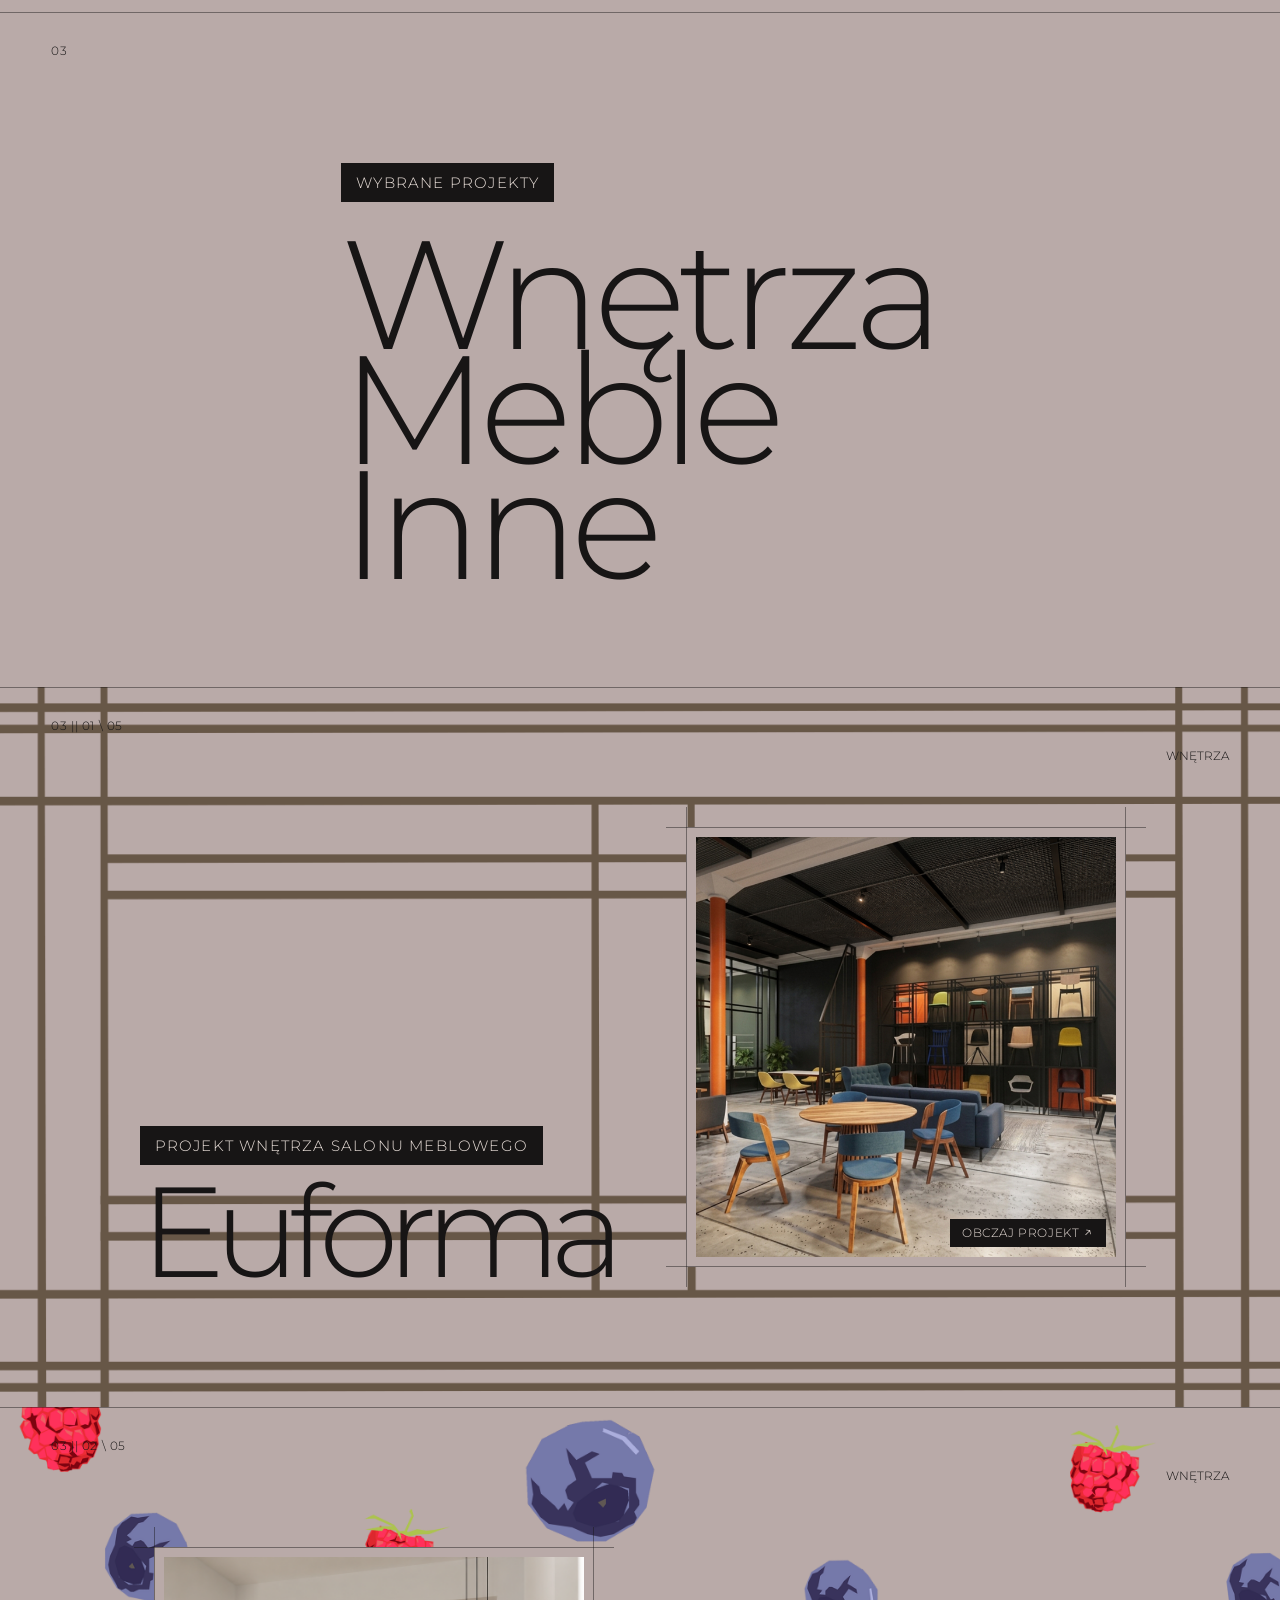
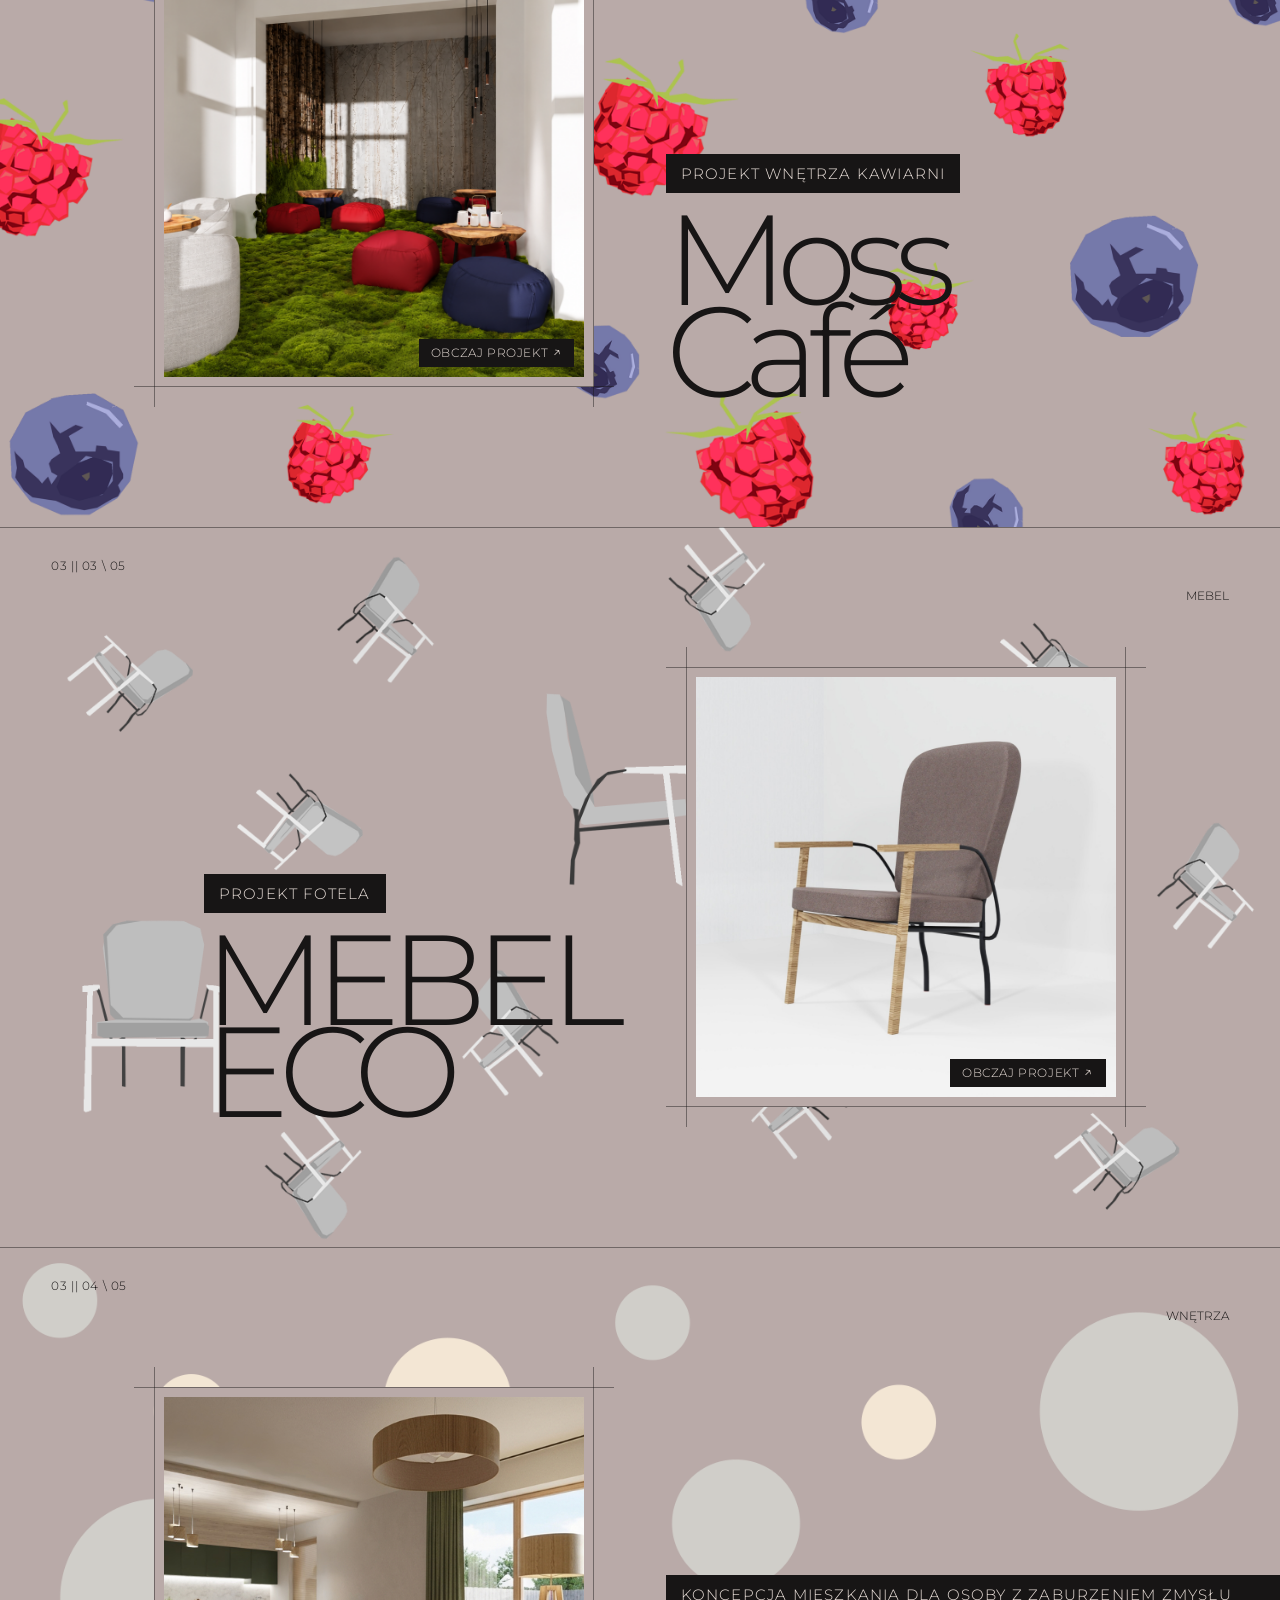
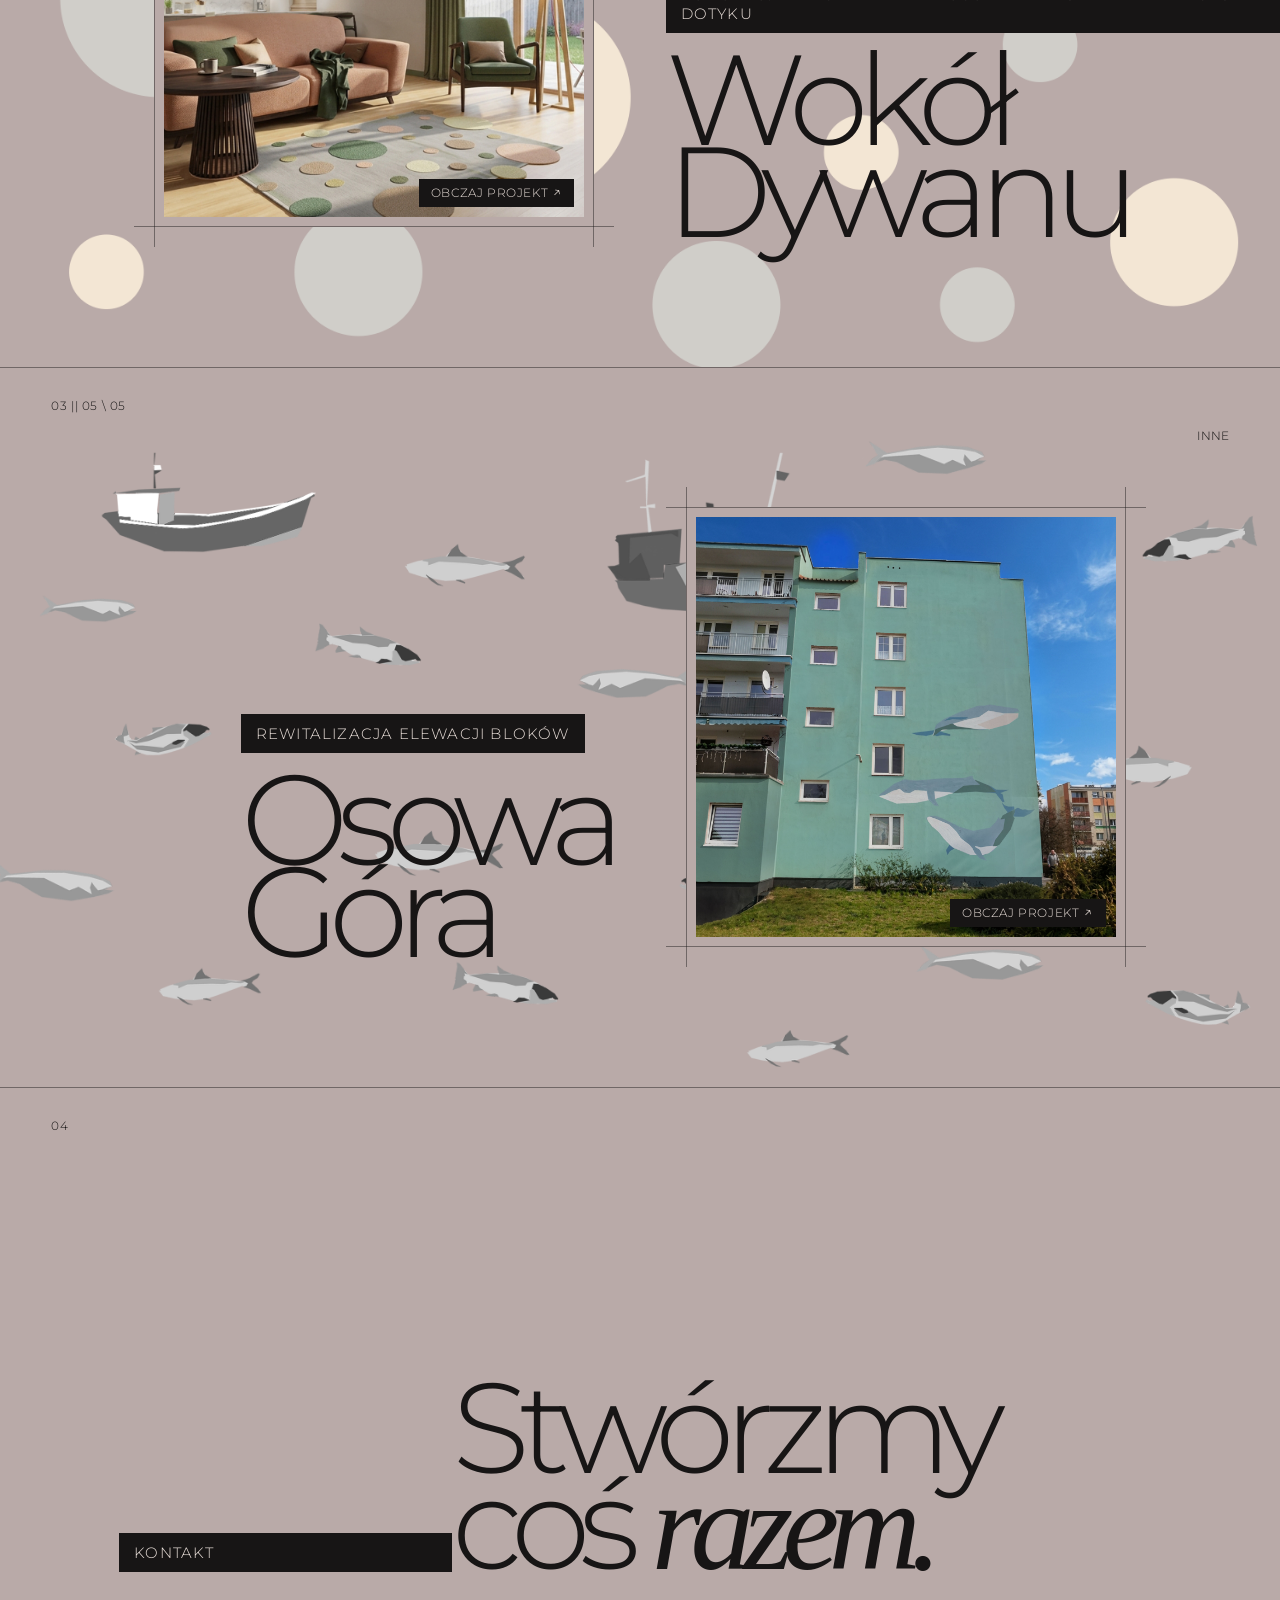
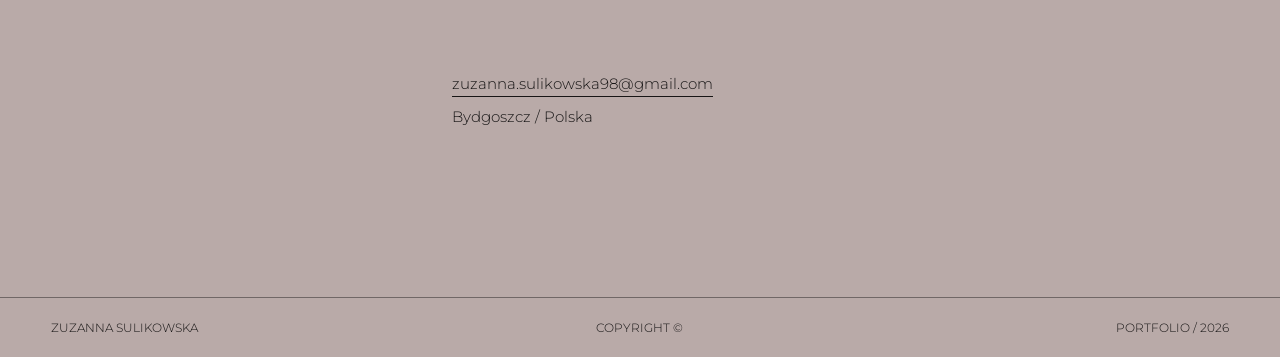
==== commit b5418256: "backgrounds and changed headshot" ====
--- a/index.html
+++ b/index.html
@@ -81,7 +81,7 @@
             <div class="about-layout">
                 <div class="about-image">
                     <div class="image-portrait corners-border">
-                        <img src="images/portret.webp" alt="Portret Zuzanny Sulikowskiej">
+                        <img src="images/headshot.webp" alt="Portret Zuzanny Sulikowskiej">
                     </div>
                 </div>
 
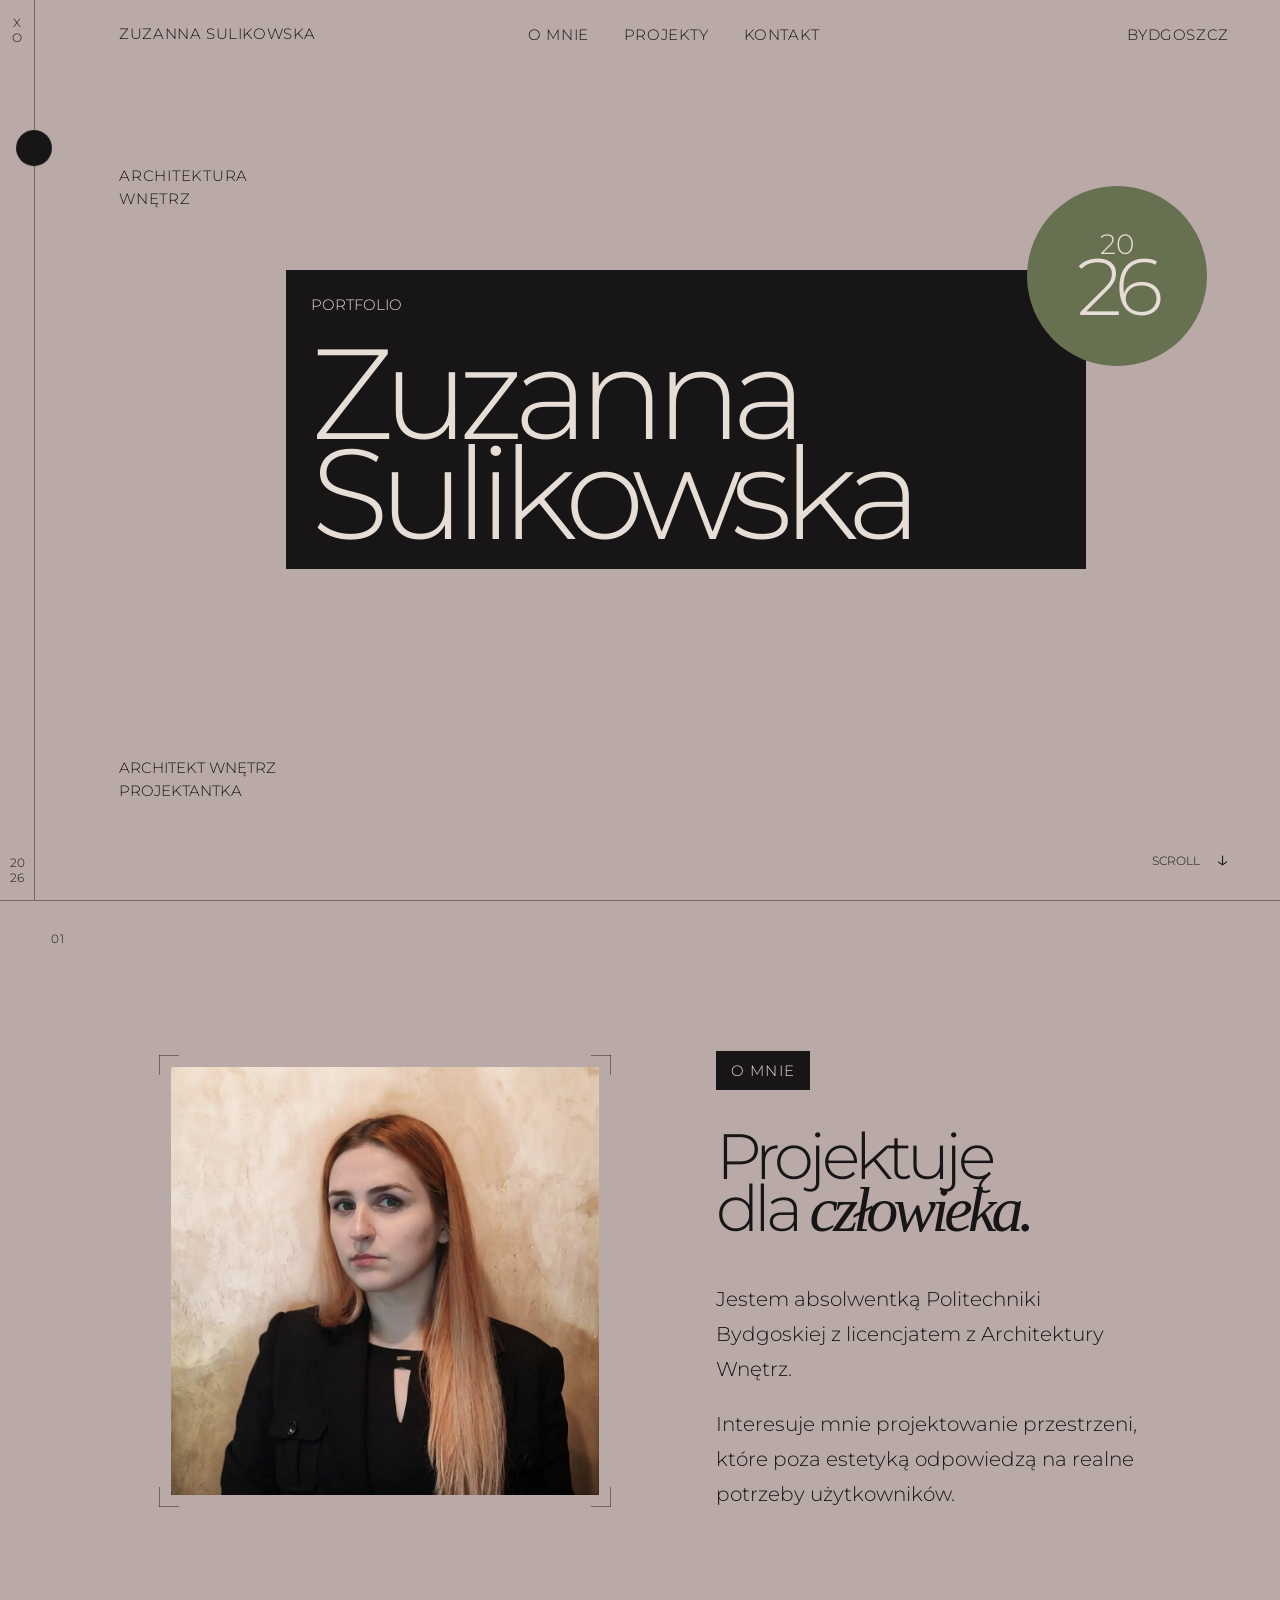
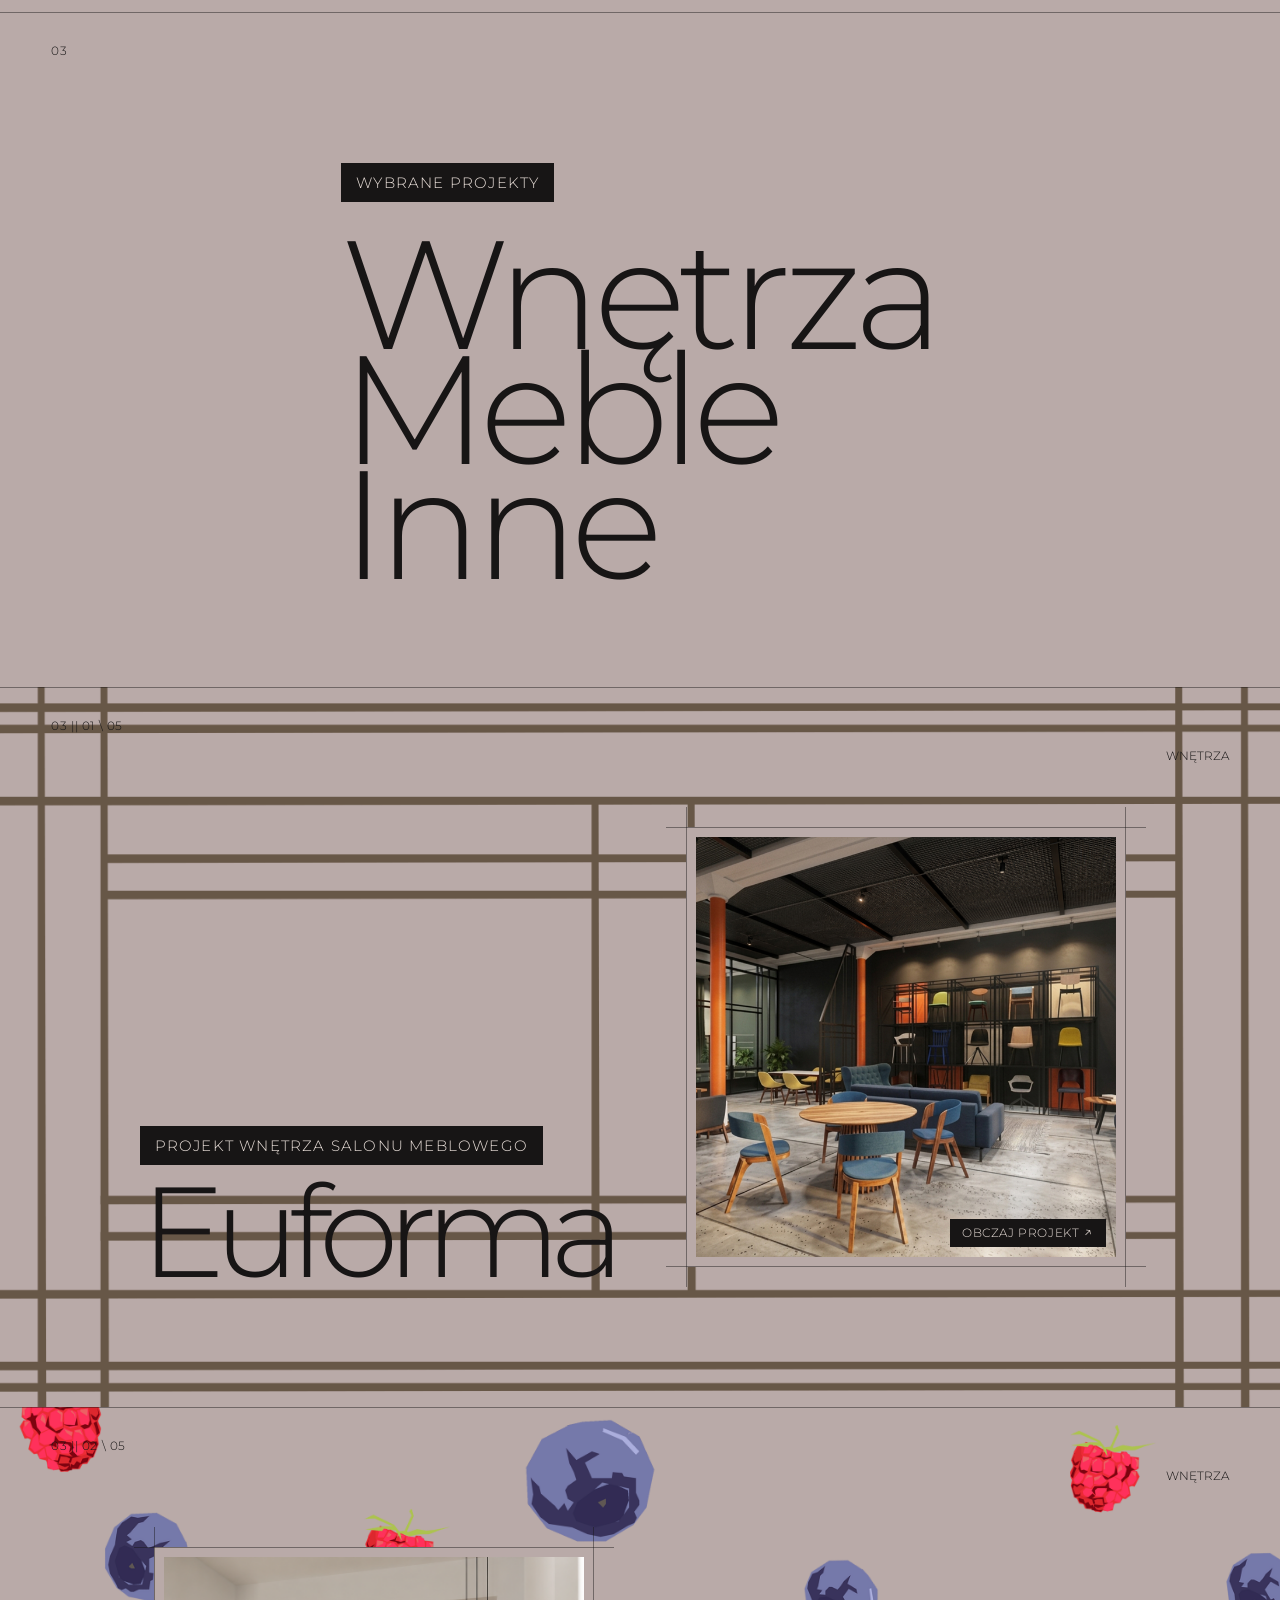
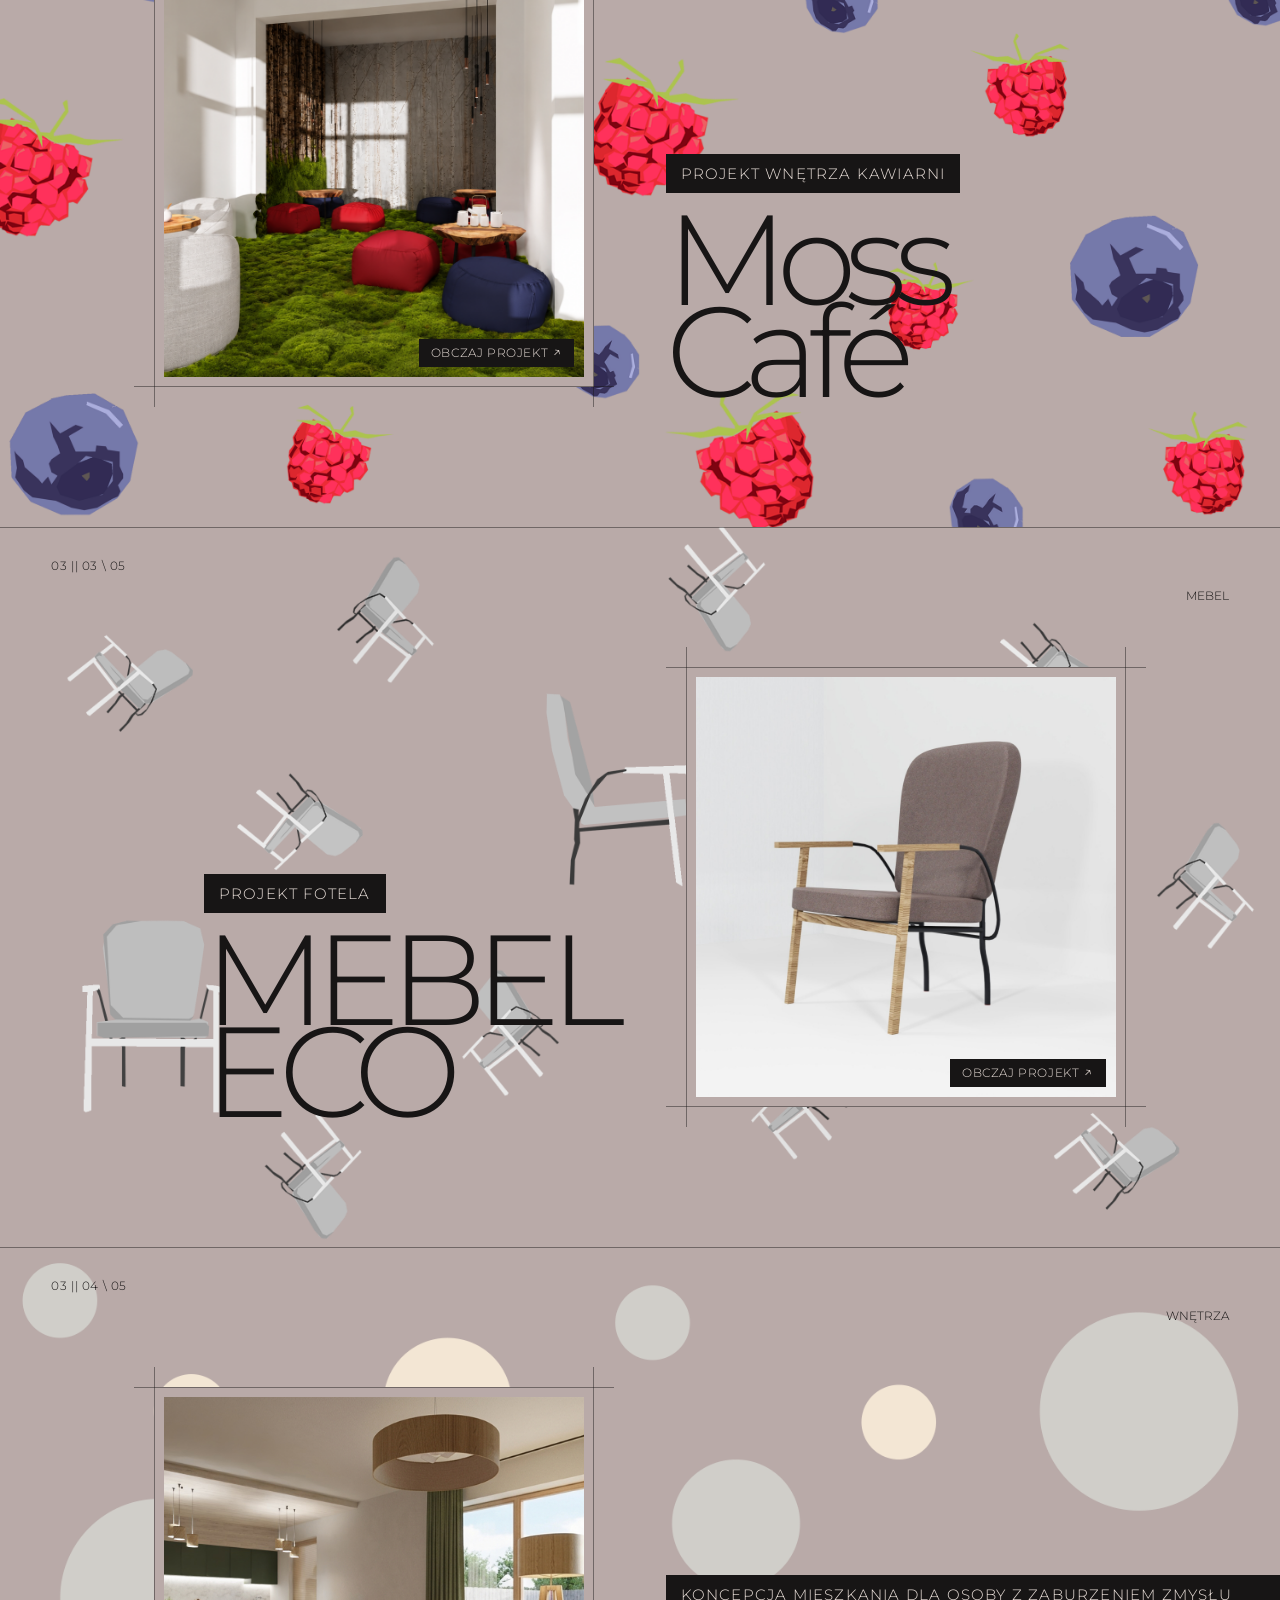
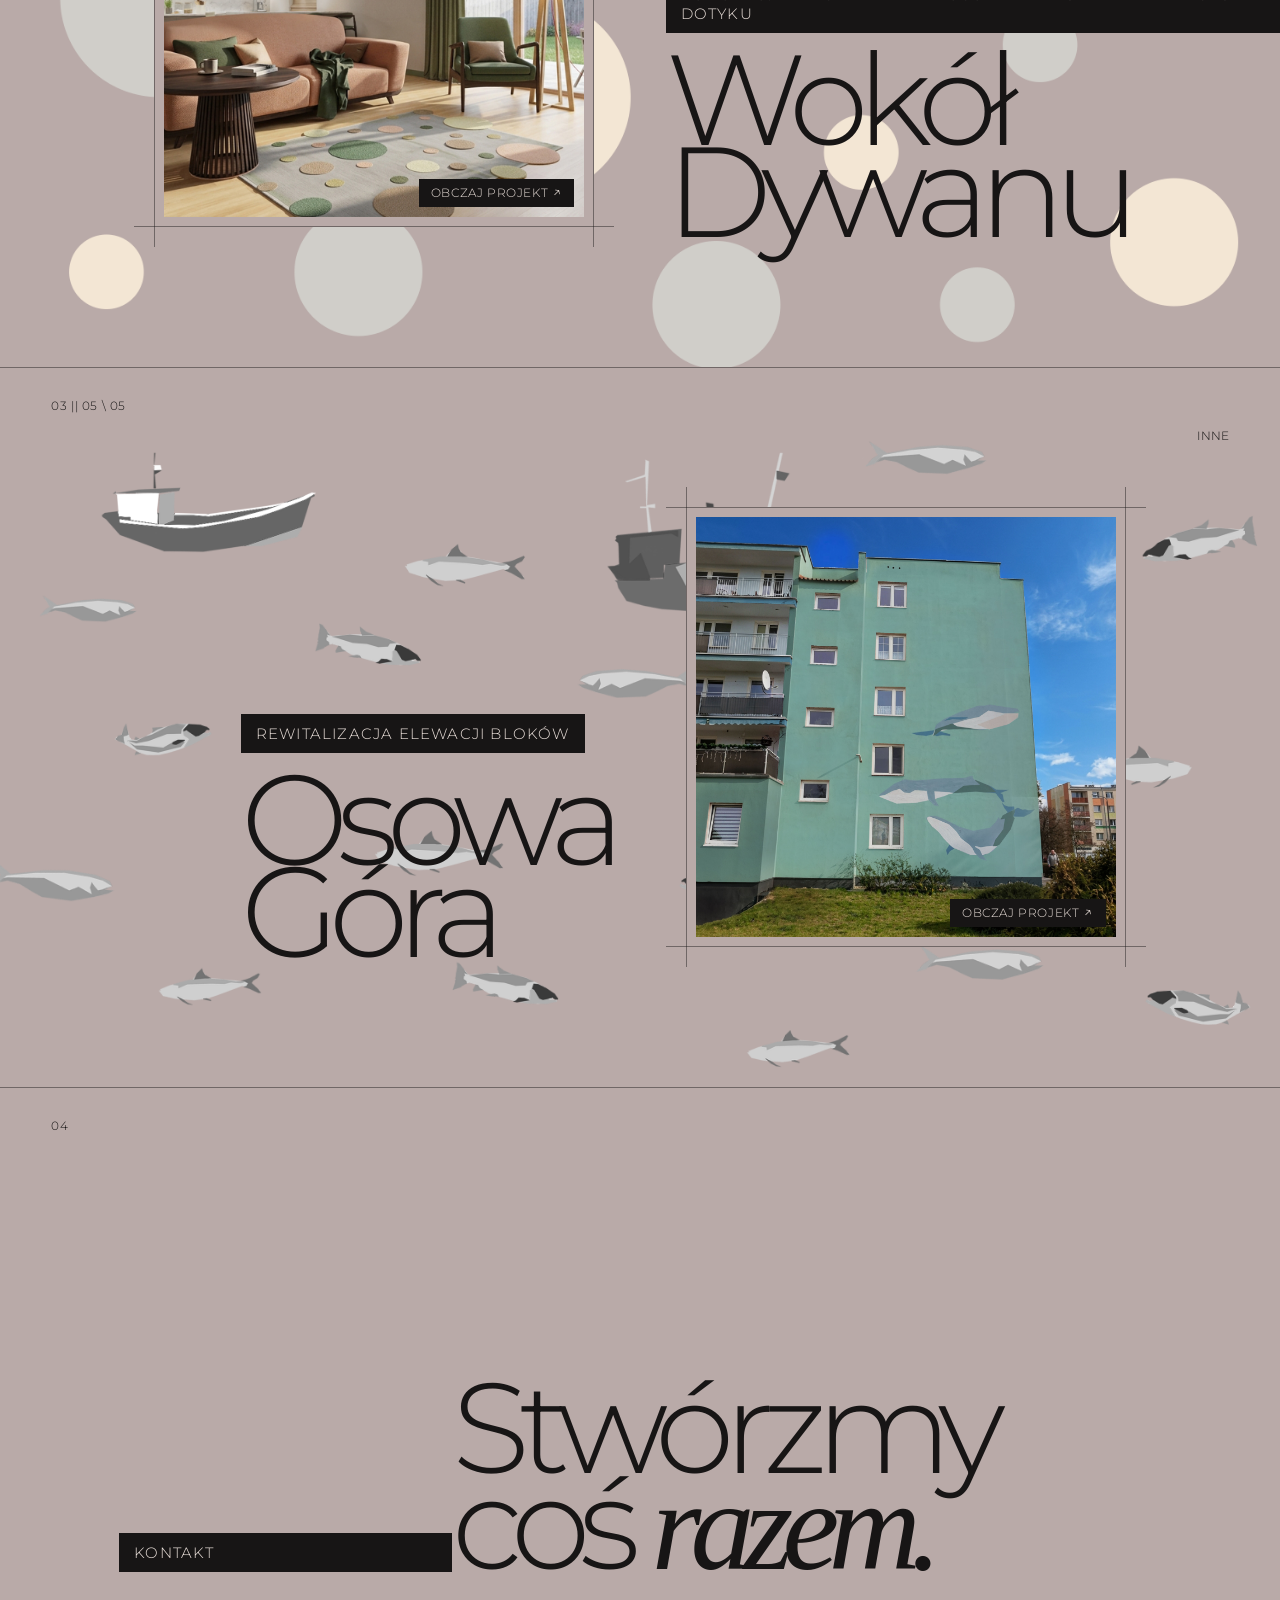
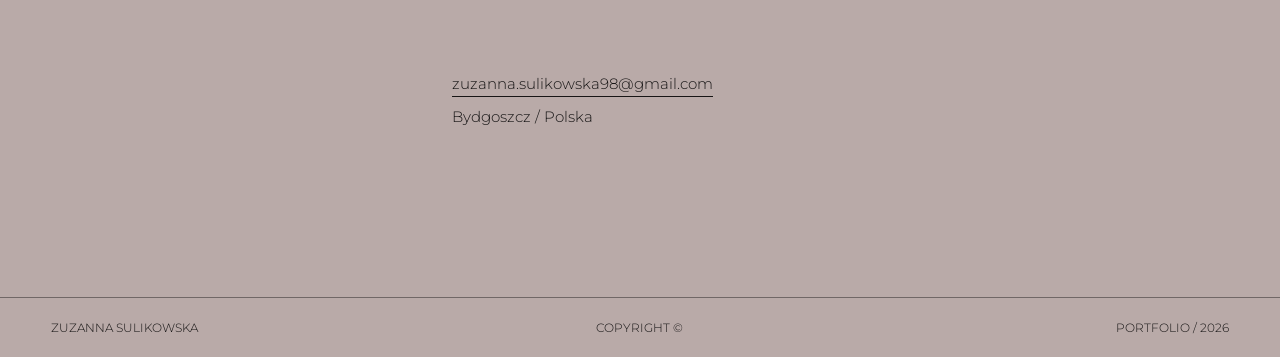
==== commit d7dfcb8e: "added switching projects" ====
--- a/index.html
+++ b/index.html
@@ -279,7 +279,9 @@
         <button class="modal-close-btn" id="modal-close" aria-label="Close Project Overview">
             <span>Zamknij</span> [ ✕ ] 
         </button>
-
+        <div class="modal-bg-mask" id="modal-bg-mask" aria-hidden="true"></div>
+        <button class="modal-nav-btn modal-nav-prev" id="modal-prev-project" aria-label="Poprzedni projekt">←</button>
+        <button class="modal-nav-btn modal-nav-next" id="modal-next-project" aria-label="Następny projekt">→</button>
         <div class="modal-container">
             <div class="modal-gallery-side">
                 <div class="modal-hero-target" id="hero-target-slot"></div>
--- a/style.css
+++ b/style.css
@@ -803,16 +803,16 @@
 }
 
 .modal-container {
+    position: relative;
+    z-index: 1; /* treść nad maską */
     max-width: 1400px;
     margin: 2rem auto 0;
     display: grid;
     grid-template-columns: 1.2fr 0.8fr;
     gap: 4rem;
     align-items: start;
-}
-
-@media (max-width: 992px) {
-    .modal-container {
+
+    @media (max-width: 992px) {
         grid-template-columns: 1fr;
         gap: 2rem;
     }
@@ -935,15 +935,10 @@
     }
 }
 
-/* Modal Info Side */
+
 .modal-info-side {
-    display: flex;
-    flex-direction: column;
-
     .modal-project-title {
         margin: 1rem 0;
-        /* margin-top: 1rem; */
-        /* margin-bottom: 2.5rem; */
         color: var(--black);
         font-size: var(--fs-modal-title);
         font-weight: 300;
@@ -983,6 +978,104 @@
     line-height: 1.6;
     text-align: justify;
     
+}
+
+.modal-overlay.background {
+    background-size: cover;
+    background-position: center;
+    background-repeat: no-repeat;
+    @media (max-width: 992px) {
+        background-image: none !important
+    }
+}
+
+.modal-overlay.moss-cafe      { background-image: url('images/tło-moss-cafe.png'); }
+.modal-overlay.murale         { background-image: url('images/tło-murale.png'); }
+.modal-overlay.wokol-dywanu   { background-image: url('images/tło-wokol-dywanu.png'); }
+.modal-overlay.euforma        { background-image: url('images/tło-euforma.png'); }
+.modal-overlay.fotel          { background-image: url('images/tło-chair.png'); }
+
+.modal-bg-mask {
+    position: fixed;
+    top: 0;
+    right: 0;
+    bottom: 0;
+    left: 100%;
+    background: var(--bg);
+    border-left: 1px solid var(--line);
+    z-index: 0;
+    pointer-events: none;
+    display: none;
+}
+
+.modal-overlay.background.is-open .modal-bg-mask {
+    display: block;
+}
+
+@media (max-width: 992px) {
+    .modal-bg-mask {
+        display: none !important;
+    }
+}
+
+.modal-nav-btn {
+    position: fixed;
+    top: 50%;
+    width: 52px;
+    height: 52px;
+    display: flex;
+    align-items: center;
+    justify-content: center;
+    background: transparent;
+    color: var(--black);
+    border: 1px solid var(--line);
+    border-radius: 50%;
+    font-size: 18px;
+    font-weight: 300;
+    cursor: pointer;
+    z-index: 101;
+    transform: translateY(-50%);
+    transition: background-color 0.3s ease, color 0.3s ease, border-color 0.3s ease, transform 0.3s ease;
+
+    &:hover {
+        background: var(--black);
+        color: var(--cream);
+        border-color: var(--black);
+    }
+}
+
+.modal-nav-prev {
+    left: 2rem;
+}
+
+.modal-nav-next {
+    right: 2rem;
+}
+
+@media (max-width: 1300px) {
+    .modal-nav-prev {
+        left: 1.5rem;
+    }
+
+    .modal-nav-next {
+        right: 1.5rem;
+    }
+}
+
+@media (max-width: 900px) {
+    .modal-nav-btn {
+        width: 40px;
+        height: 40px;
+        font-size: 15px;
+    }
+
+    .modal-nav-prev {
+        left: 0.75rem;
+    }
+
+    .modal-nav-next {
+        right: 0.75rem;
+    }
 }
 
 /* Lightbox Modal */
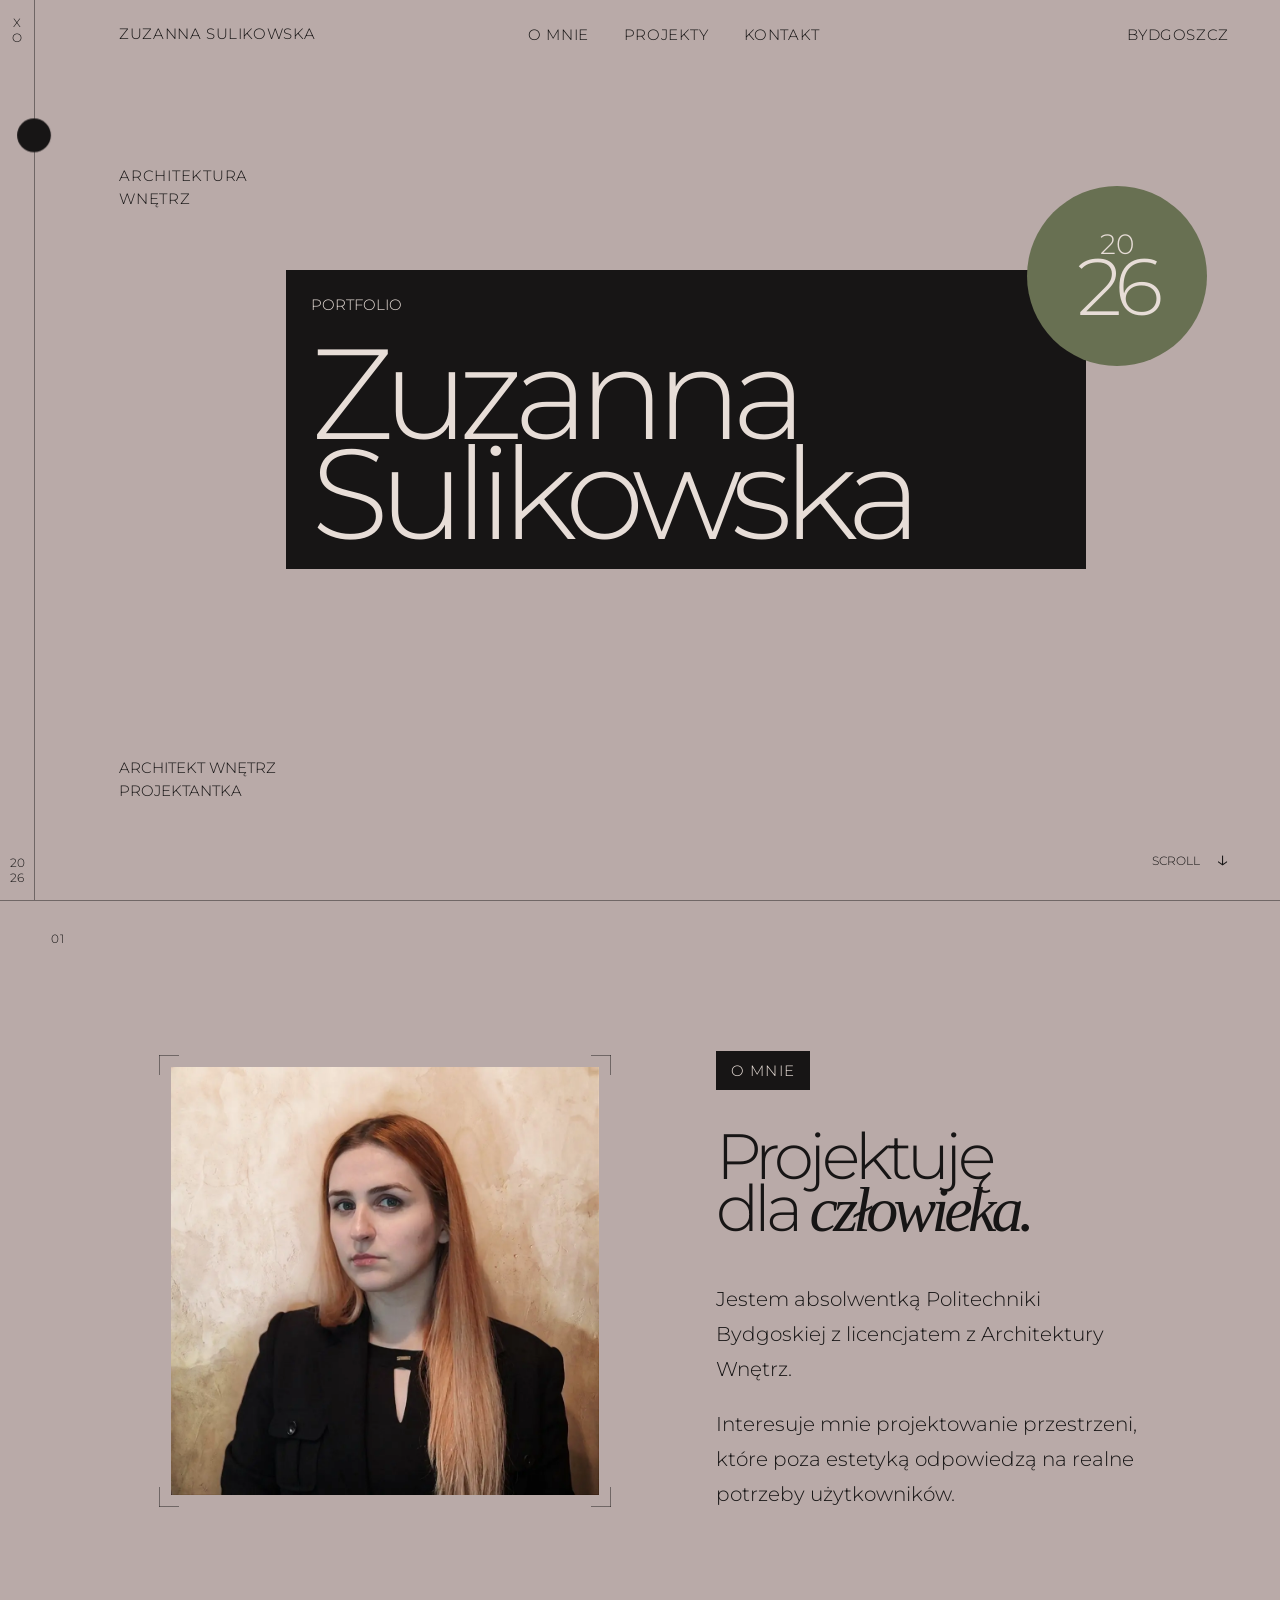
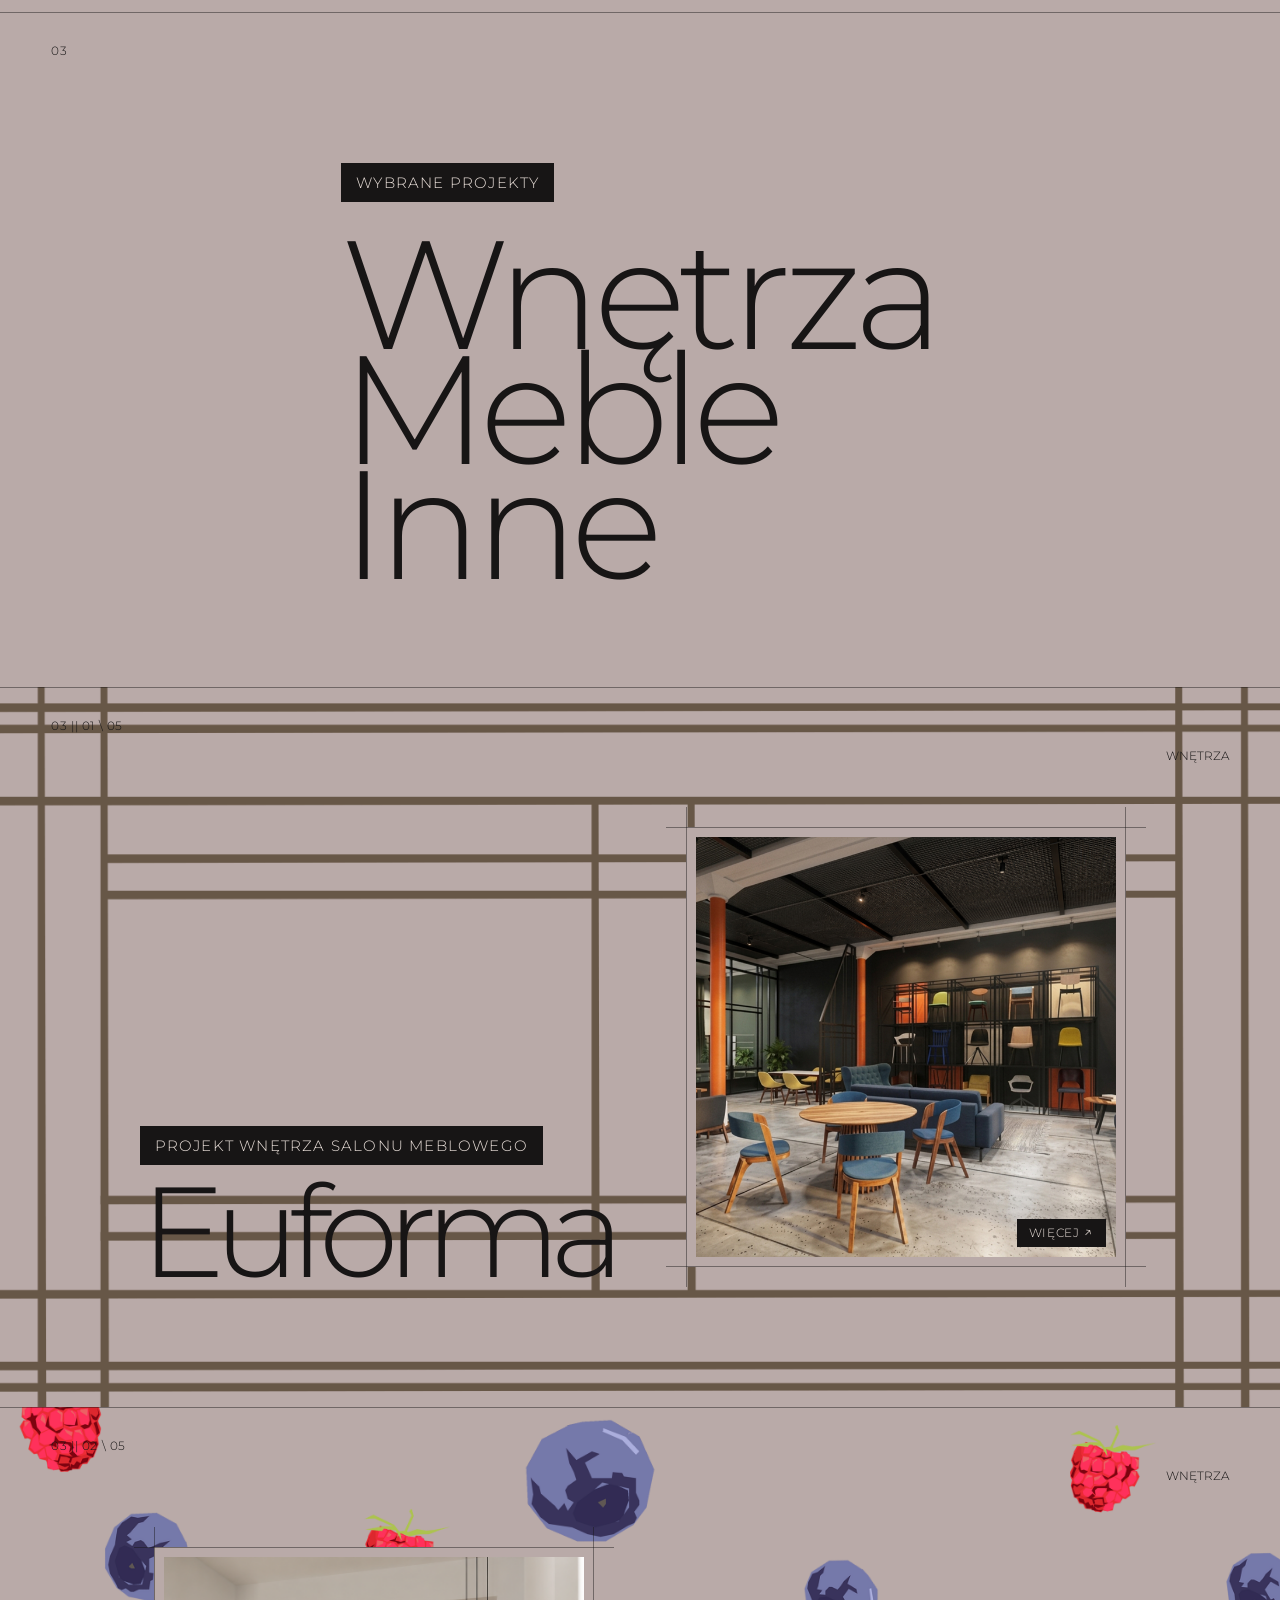
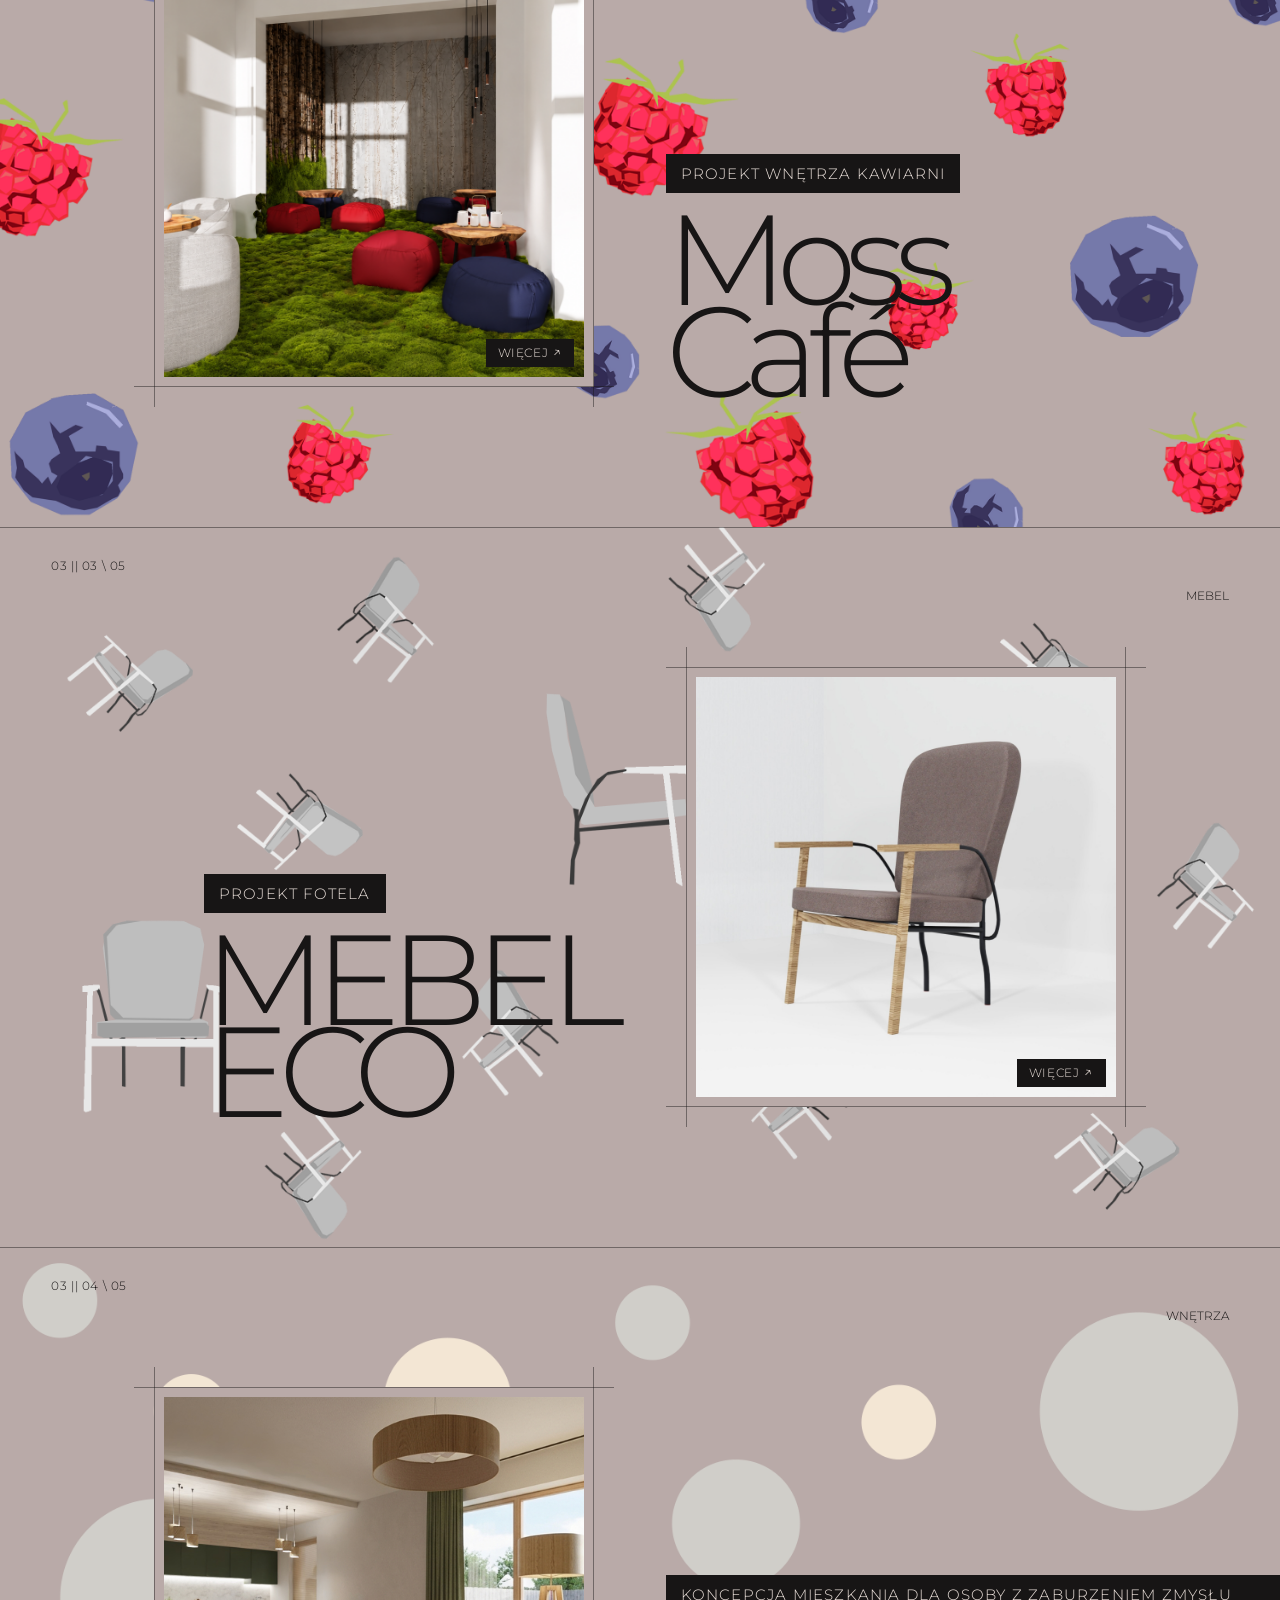
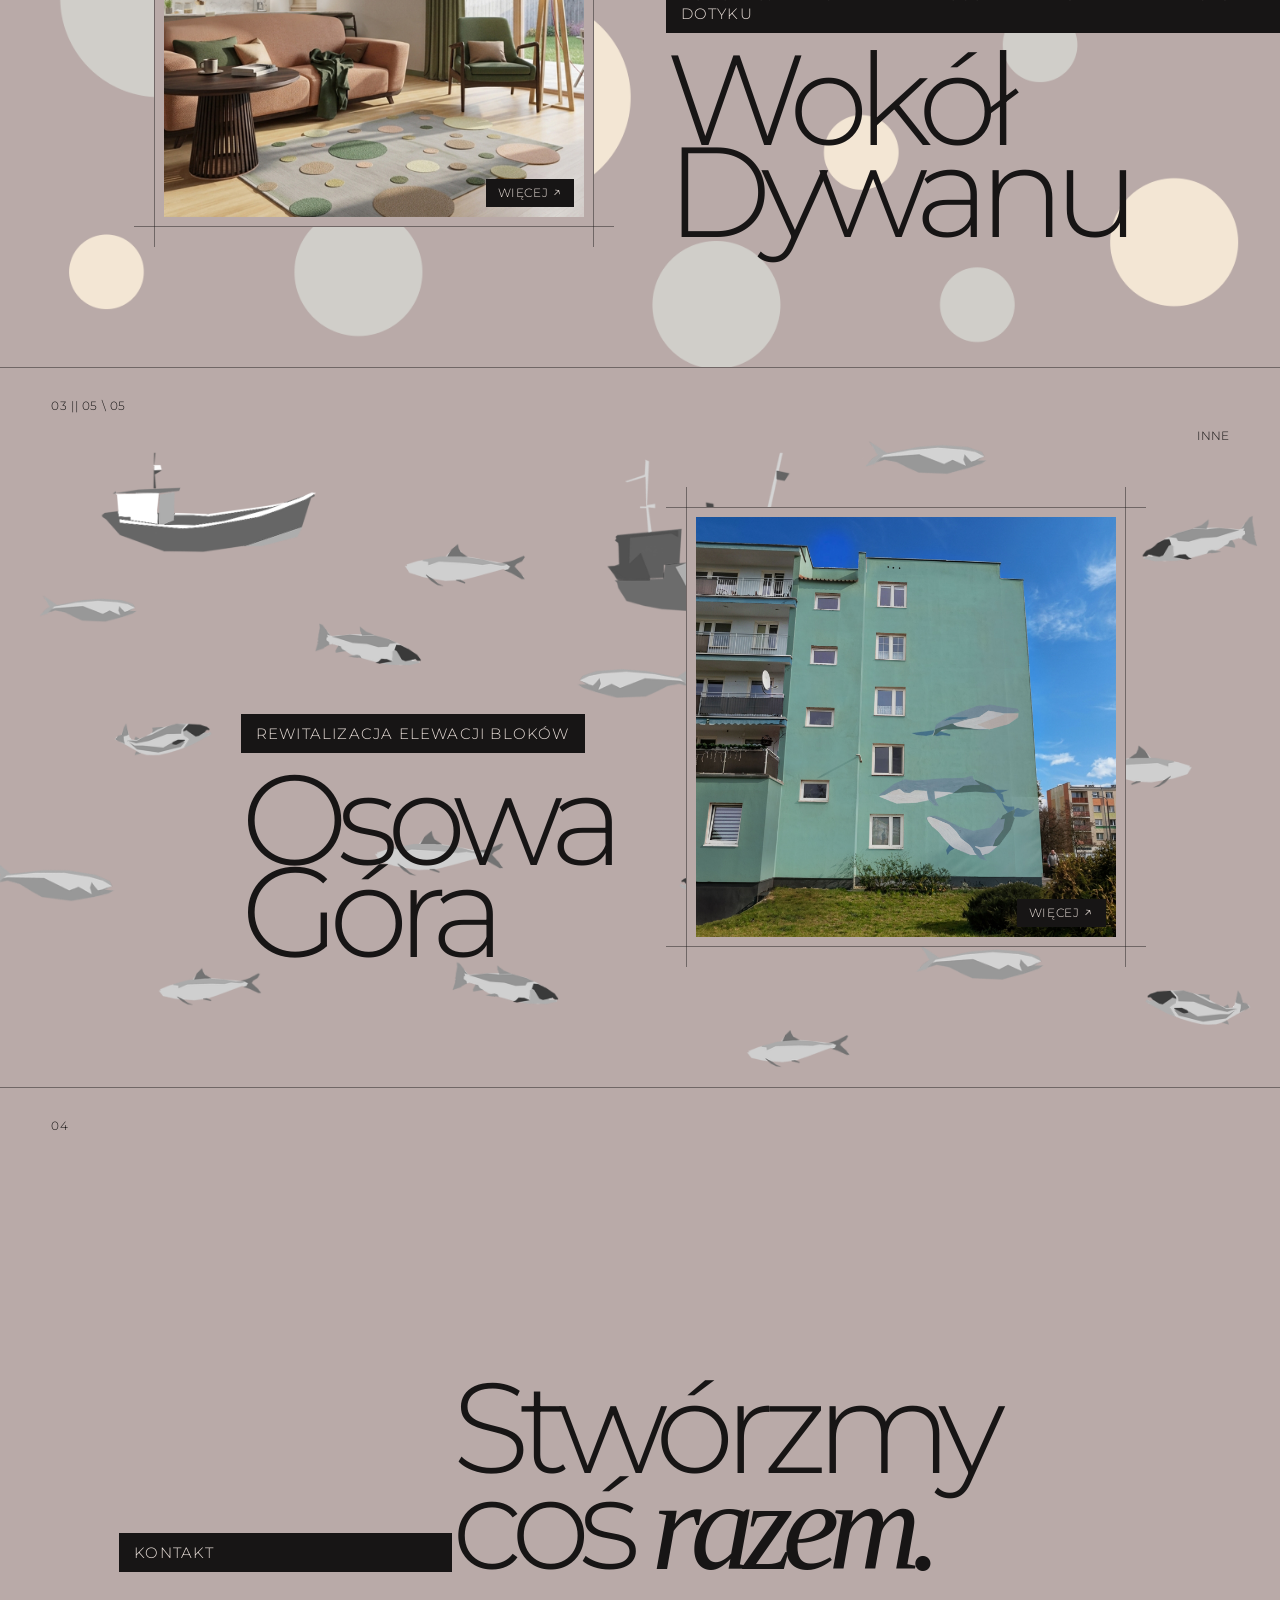
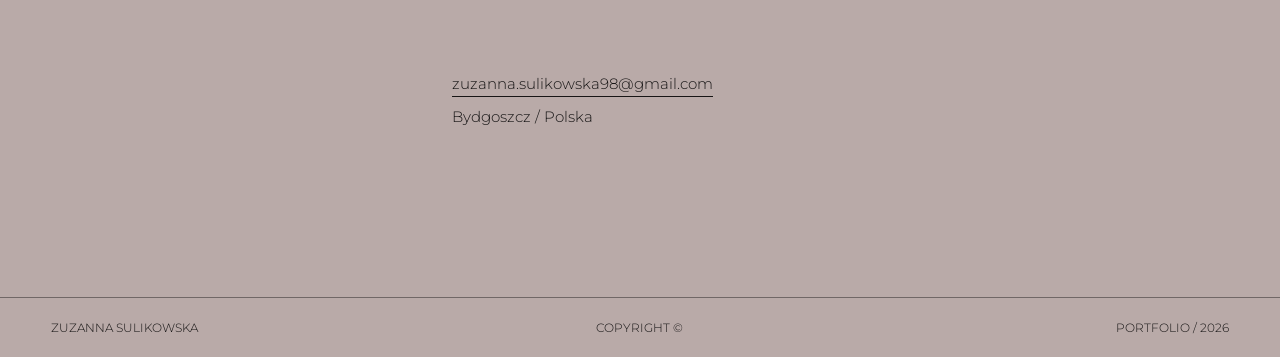
==== commit ae96feec: "obczaj projekt -> więcej" ====
--- a/index.html
+++ b/index.html
@@ -128,7 +128,7 @@
                 <div class="project-image project-image-euforma cross-border" data-gallery-trigger>
                     <img src="images/euforma-krzesla.webp" alt="Koncepcja salonu meblowego.">
                     <div class="sketch-tag">
-                        <span>Obczaj projekt</span>
+                        <span>Więcej</span>
                         <span class="arrow">↗</span>
                     </div>
                 </div>
@@ -153,7 +153,7 @@
                 <div class="project-image project-image-kawiarnia cross-border" data-gallery-trigger>
                     <img src="images/kawiarnia-lewa-strona.webp" alt="Koncepcja mchowej kawiarni.">
                     <div class="sketch-tag">
-                        <span>Obczaj projekt</span>
+                        <span>Więcej</span>
                         <span class="arrow">↗</span>
                     </div>
                 </div>
@@ -178,7 +178,7 @@
                 <div class="project-image project-image-krzeslo cross-border" data-gallery-trigger>
                     <img src="images/krzeslo-pod-katem.webp" alt="Autorki model fotela">
                     <div class="sketch-tag">
-                        <span>Obczaj projekt</span>
+                        <span>Więcej</span>
                         <span class="arrow">↗</span>
                     </div>
                 </div>
@@ -203,7 +203,7 @@
                 <div class="project-image project-image-wokol-dywanu cross-border" data-gallery-trigger>
                     <img src="images/wokol-dywanu-salon-kuchnia.webp" alt="Widok na salon i kuchnie.">
                     <div class="sketch-tag">
-                        <span>Obczaj projekt</span>
+                        <span>Więcej</span>
                         <span class="arrow">↗</span>
                     </div>
                 </div>
@@ -228,7 +228,7 @@
                 <div class="project-image project-image-osowa-gora cross-border" data-gallery-trigger>
                     <img src="images/mural-wieloryby-irl.webp" alt="Koncepcja murali na blokach osowej góry.">
                     <div class="sketch-tag">
-                        <span>Obczaj projekt</span>
+                        <span>Więcej</span>
                         <span class="arrow">↗</span>
                     </div>
                 </div>
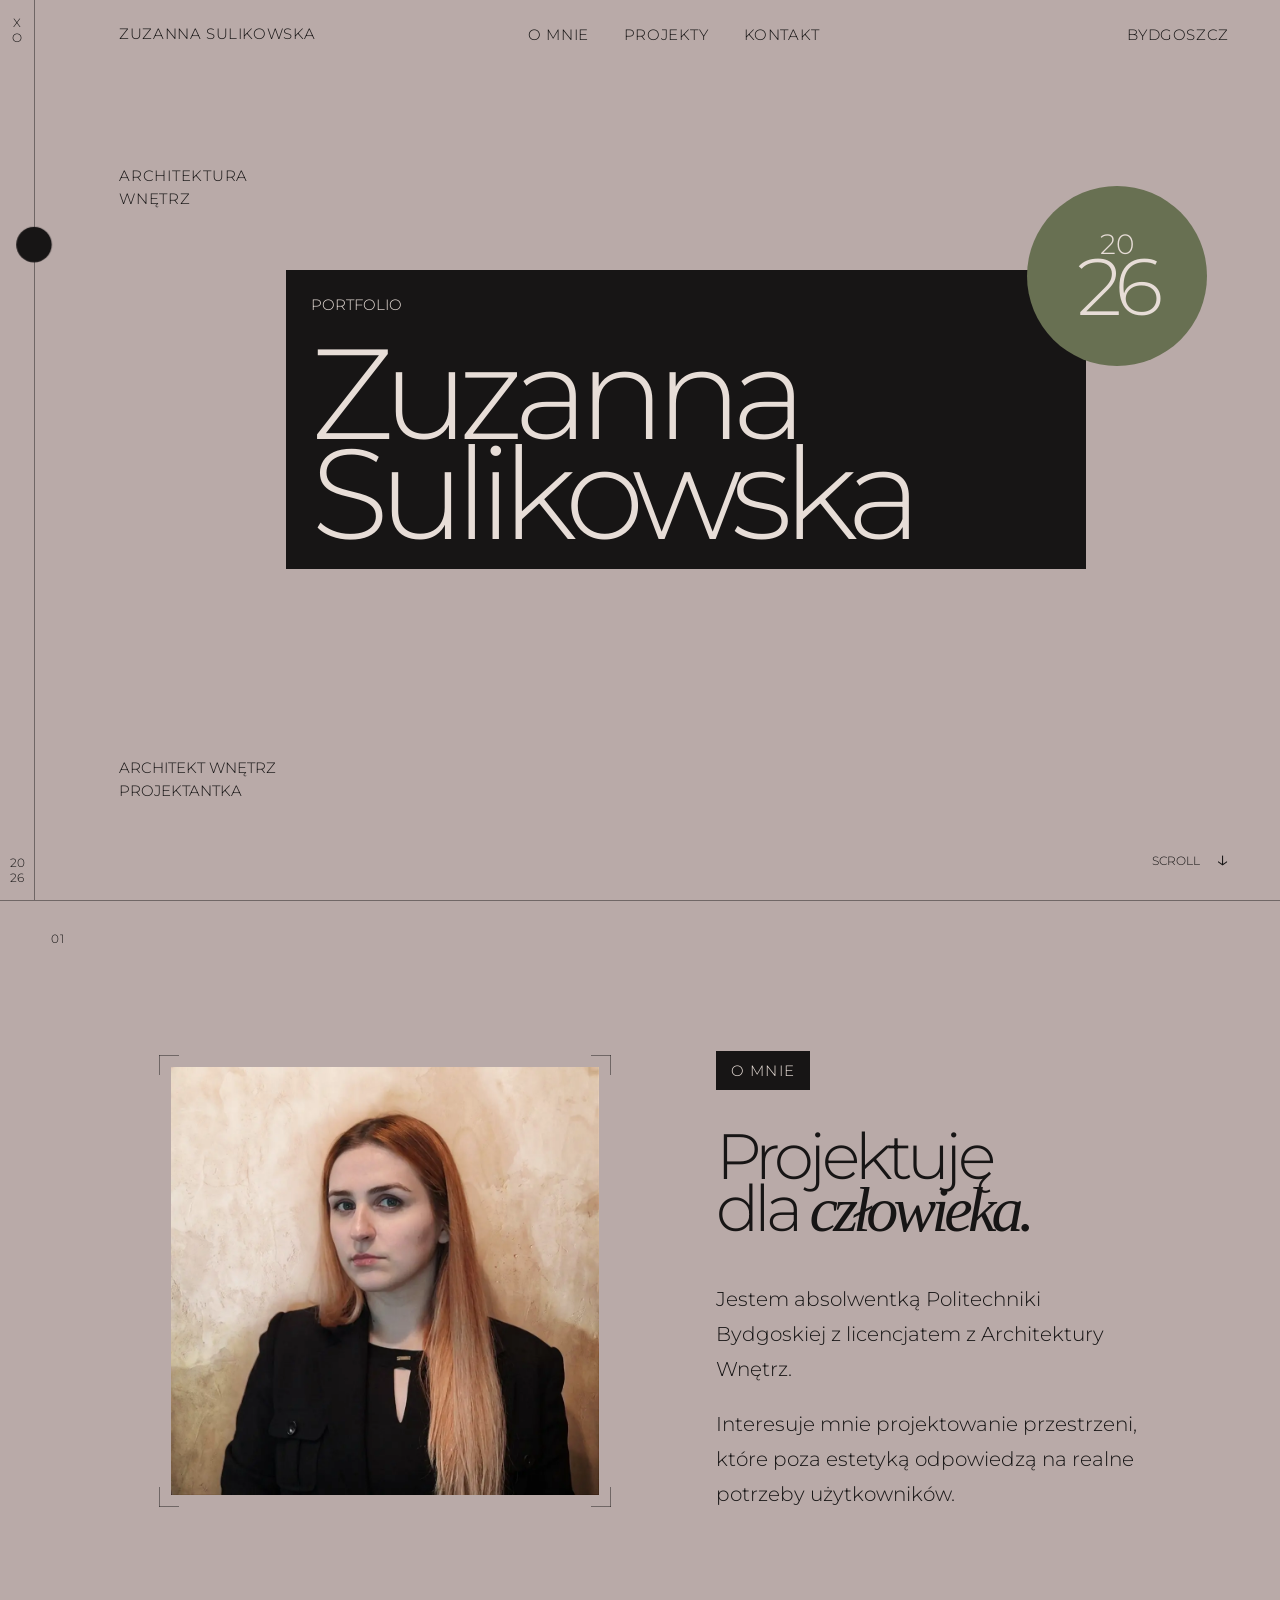
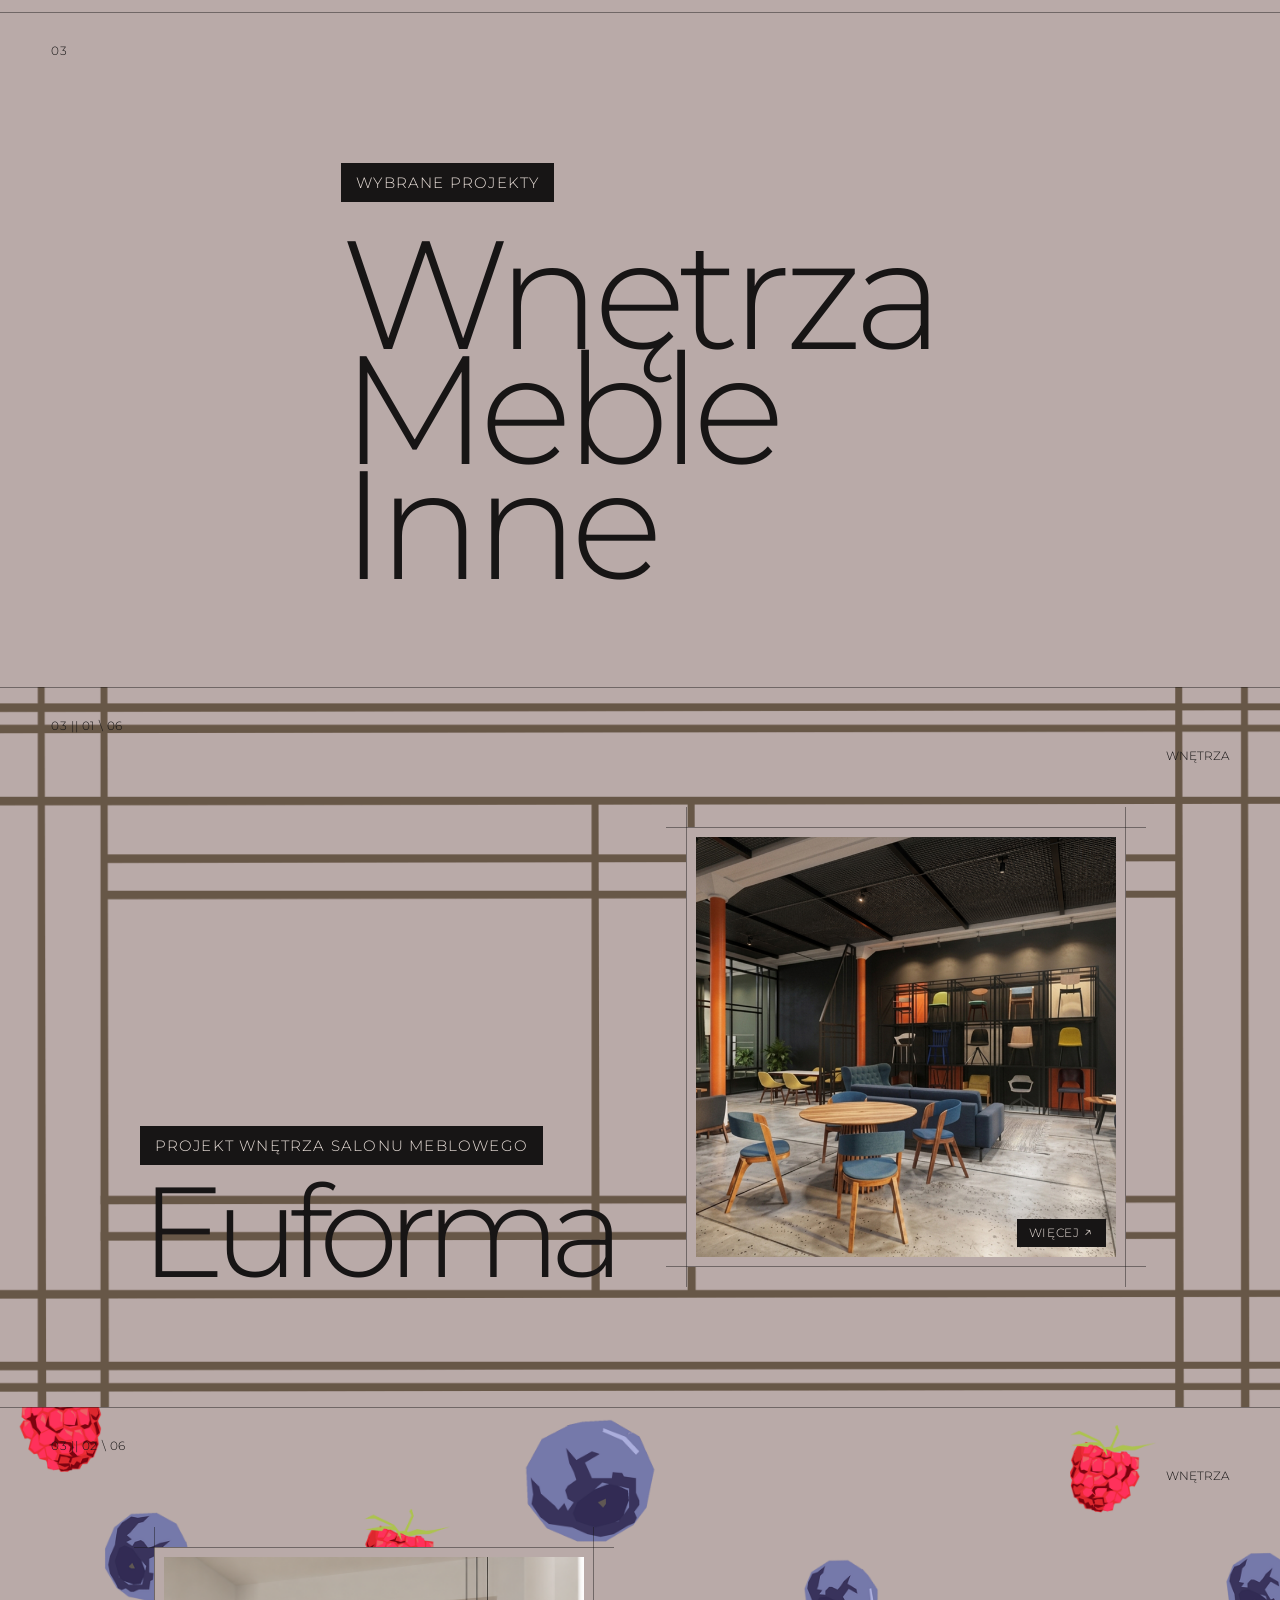
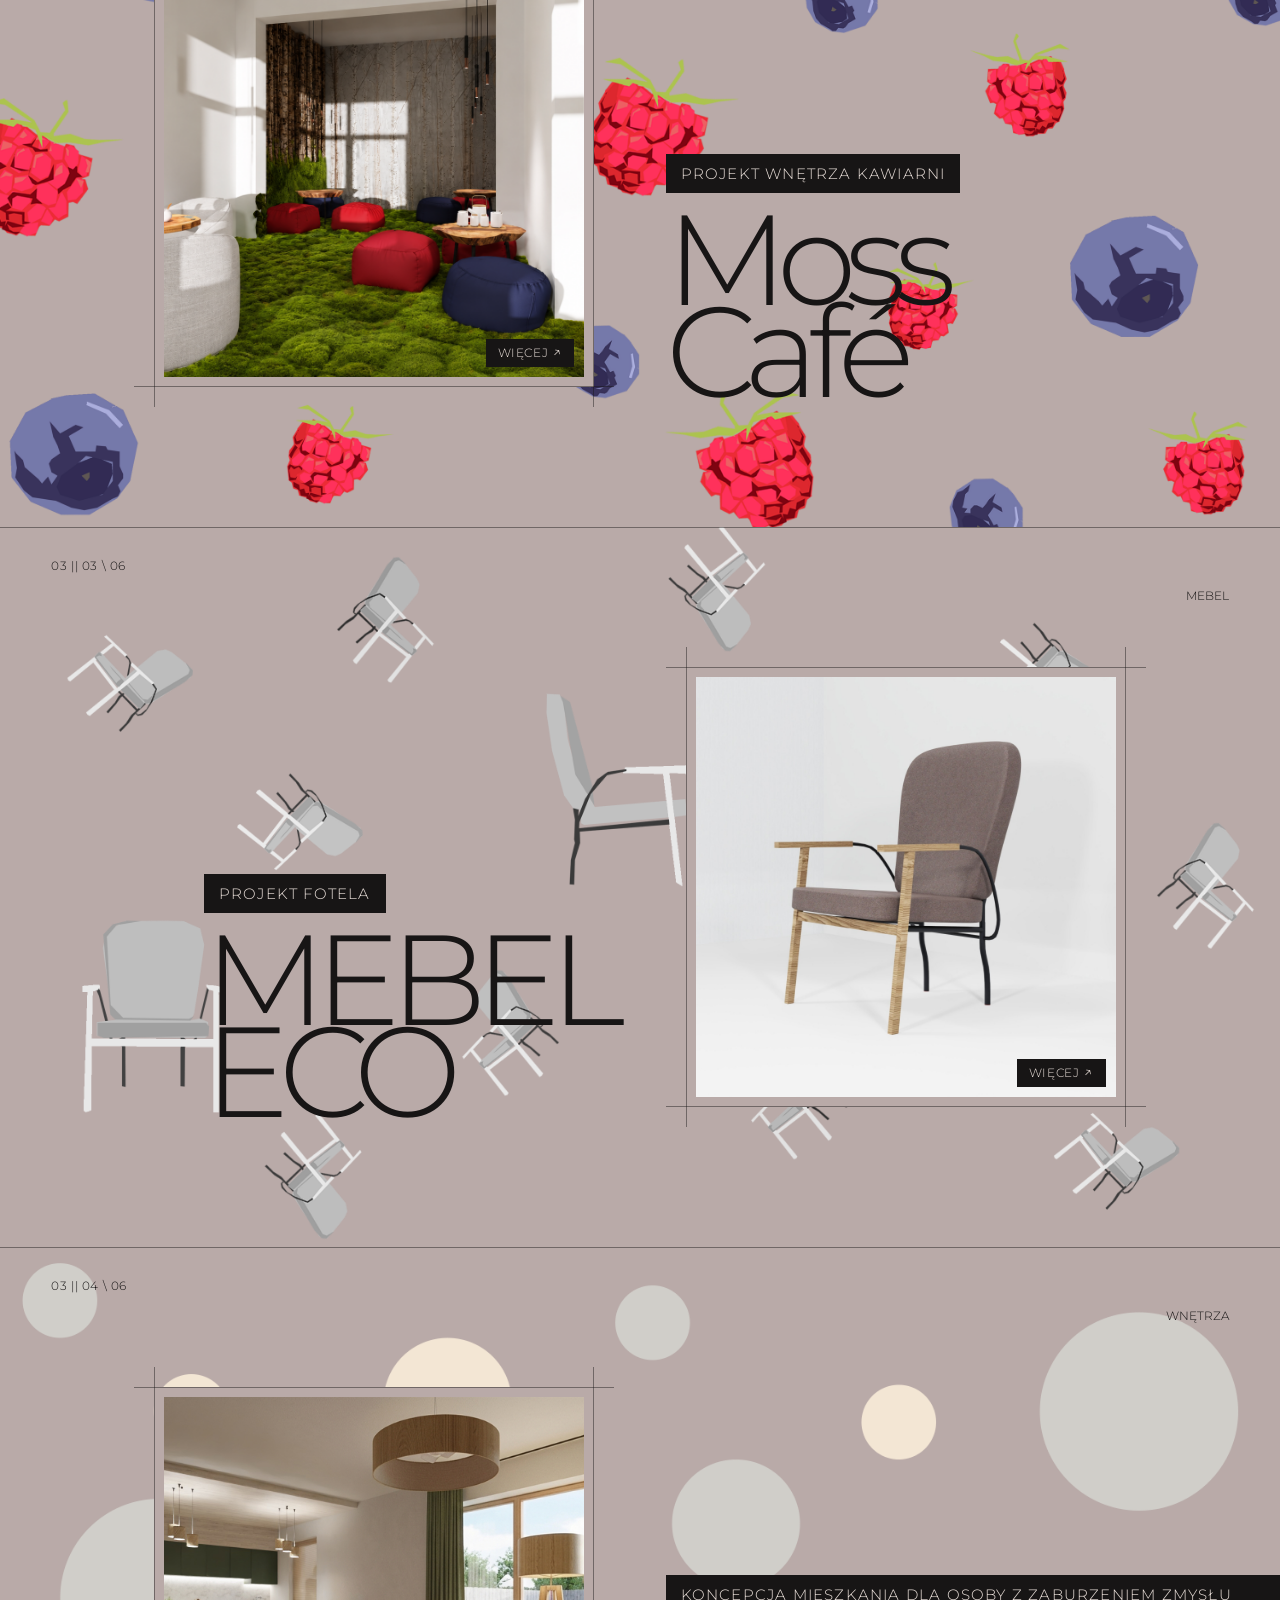
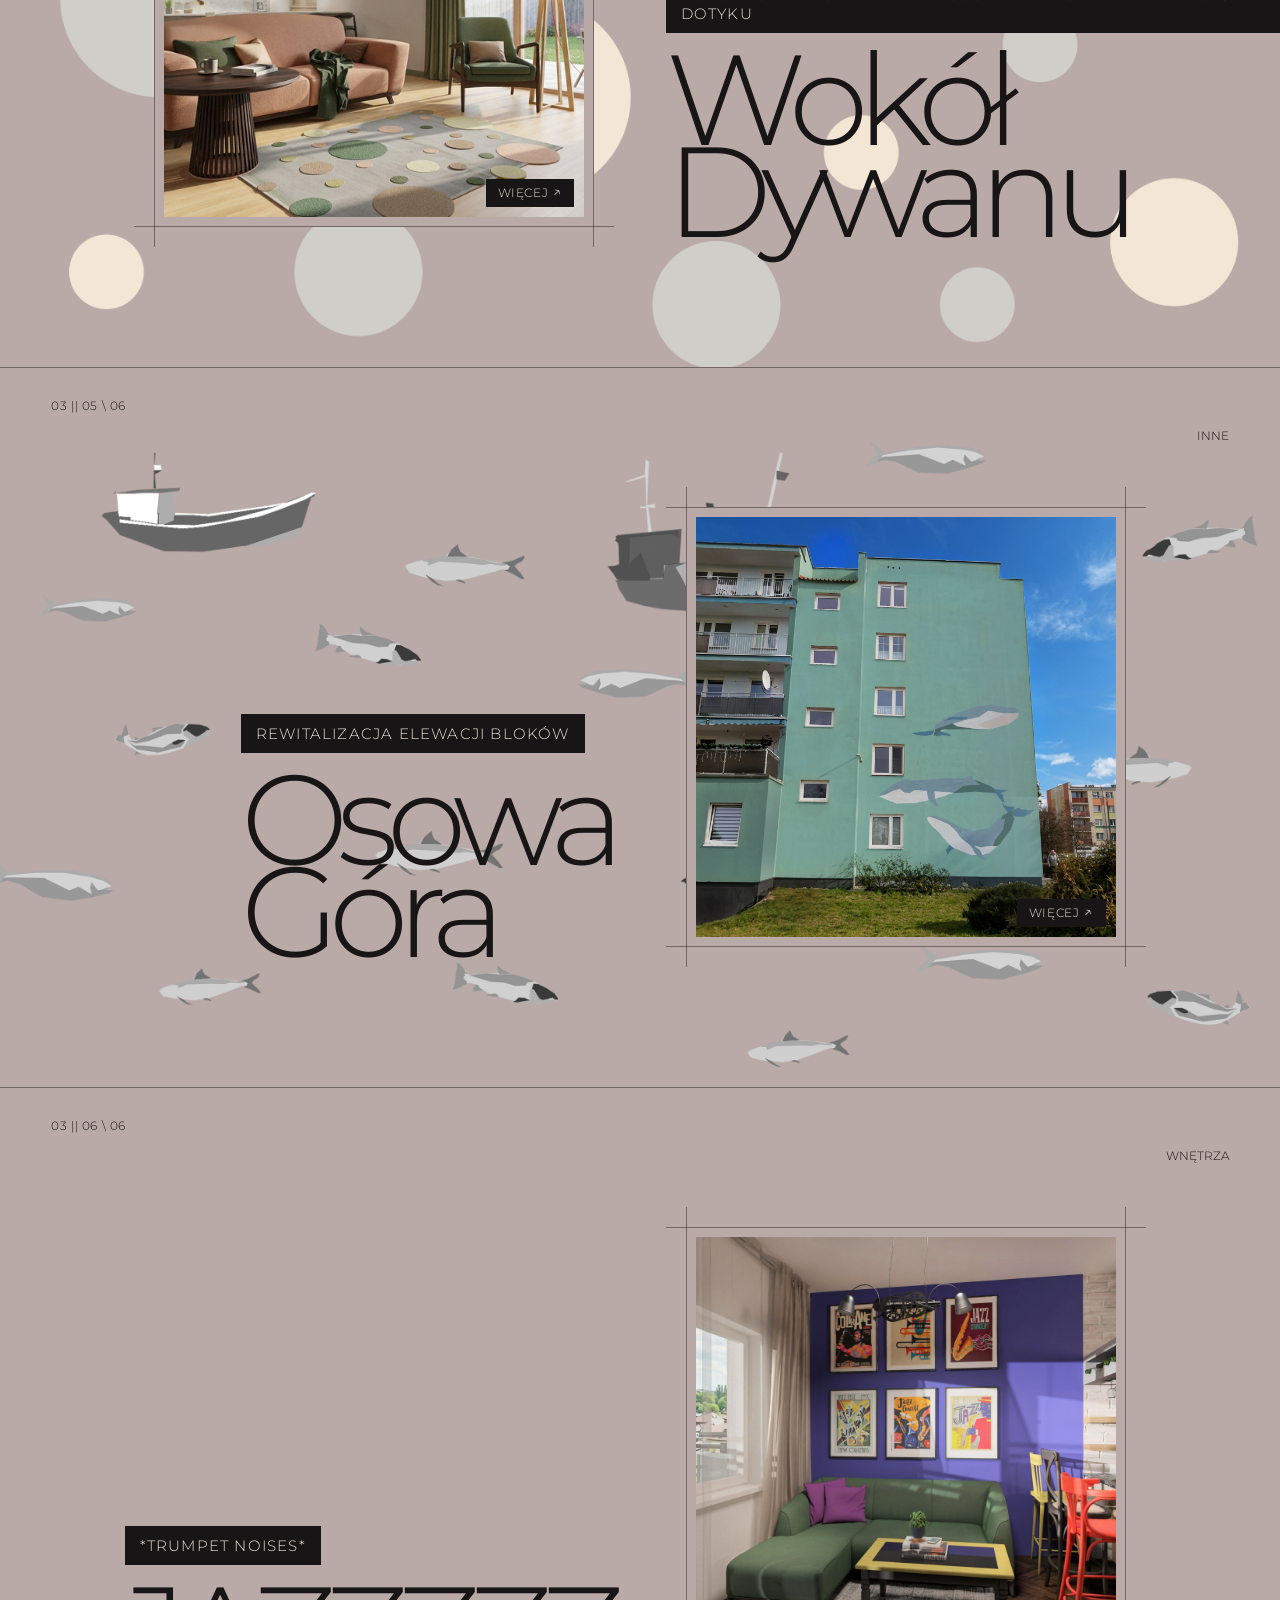
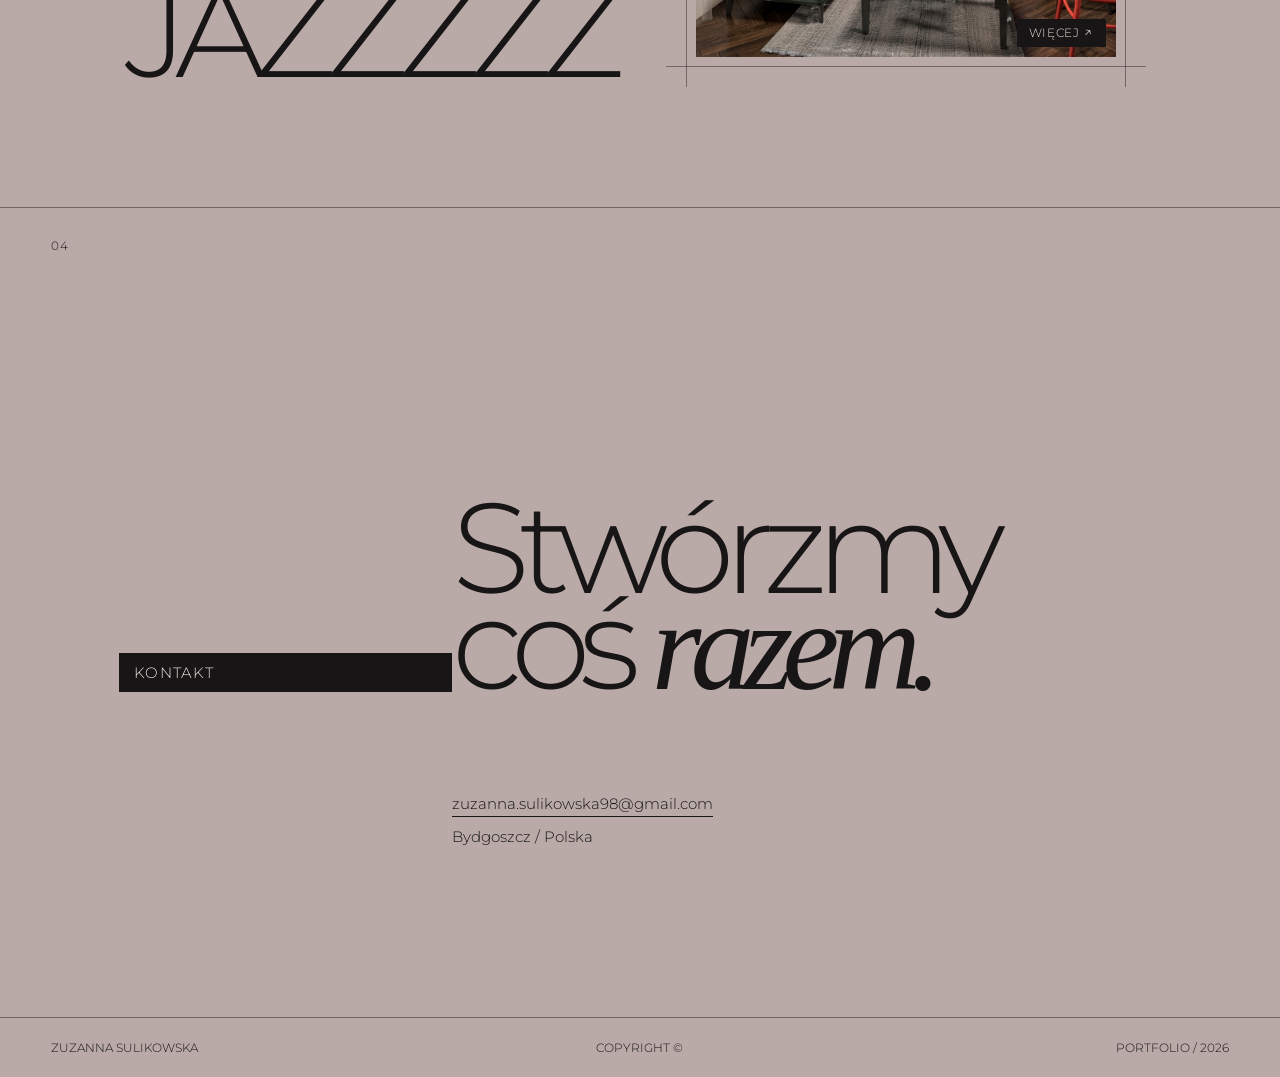
==== commit 36d917c9: "adding jazz" ====
--- a/index.html
+++ b/index.html
@@ -121,7 +121,7 @@
 
         <!-- Project Euforma 01/05 -->
         <article class="project section background euforma" data-project-id="project-euforma">
-            <div class="section-index">03 || 01 \ 05</div>
+            <div class="section-index">03 || 01 \ 06</div>
             <div class="project-category">Wnętrza</div>
 
             <div class="project-image-right">
@@ -146,7 +146,7 @@
 
         <!-- Project Kawiarnia 02/05 -->
         <article class="project section background moss-cafe" data-project-id="project-kawiarnia">
-            <div class="section-index">03 || 02 \ 05</div>
+            <div class="section-index">03 || 02 \ 06</div>
             <div class="project-category">Wnętrza</div>
 
             <div class="project-image-left">
@@ -171,7 +171,7 @@
 
         <!-- Project Krzeslo 03/05 -->
         <article class="project section background fotel" data-project-id="project-krzeslo">
-            <div class="section-index">03 || 03 \ 05</div>
+            <div class="section-index">03 || 03 \ 06</div>
             <div class="project-category">mebel</div>
 
             <div class="project-image-right">
@@ -196,7 +196,7 @@
 
         <!-- Projekt Wokol Dywanu 04/05 -->
         <article class="project section background wokol-dywanu" data-project-id="project-wokol-dywanu">
-            <div class="section-index">03 || 04 \ 05</div>
+            <div class="section-index">03 || 04 \ 06</div>
             <div class="project-category">Wnętrza</div>
 
             <div class="project-image-left">
@@ -221,7 +221,7 @@
 
         <!-- Project Osowa Gora 05/05 -->
         <article class="project section background murale" data-project-id="project-osowa-gora">
-            <div class="section-index">03 || 05 \ 05</div>
+            <div class="section-index">03 || 05 \ 06</div>
             <div class="project-category">inne</div>
 
             <div class="project-image-right">
@@ -240,6 +240,31 @@
                 </div>
                 <h2>
                     Osowa<br>Góra
+                </h2>
+            </div>
+        </article>
+
+        <!-- Project Osowa Gora 05/05 -->
+        <article class="project section background jazz" data-project-id="project-jazz">
+            <div class="section-index">03 || 06 \ 06</div>
+            <div class="project-category">Wnętrza</div>
+
+            <div class="project-image-right">
+                <div class="project-image project-image-osowa-gora cross-border" data-gallery-trigger>
+                    <img src="images/jazz-salon.webp" alt="salon">
+                    <div class="sketch-tag">
+                        <span>Więcej</span>
+                        <span class="arrow">↗</span>
+                    </div>
+                </div>
+            </div>
+
+            <div class="project-title-left">
+                <div class="black-title">
+                    *Trumpet noises*
+                </div>
+                <h2>
+                    JAZZZZZ
                 </h2>
             </div>
         </article>
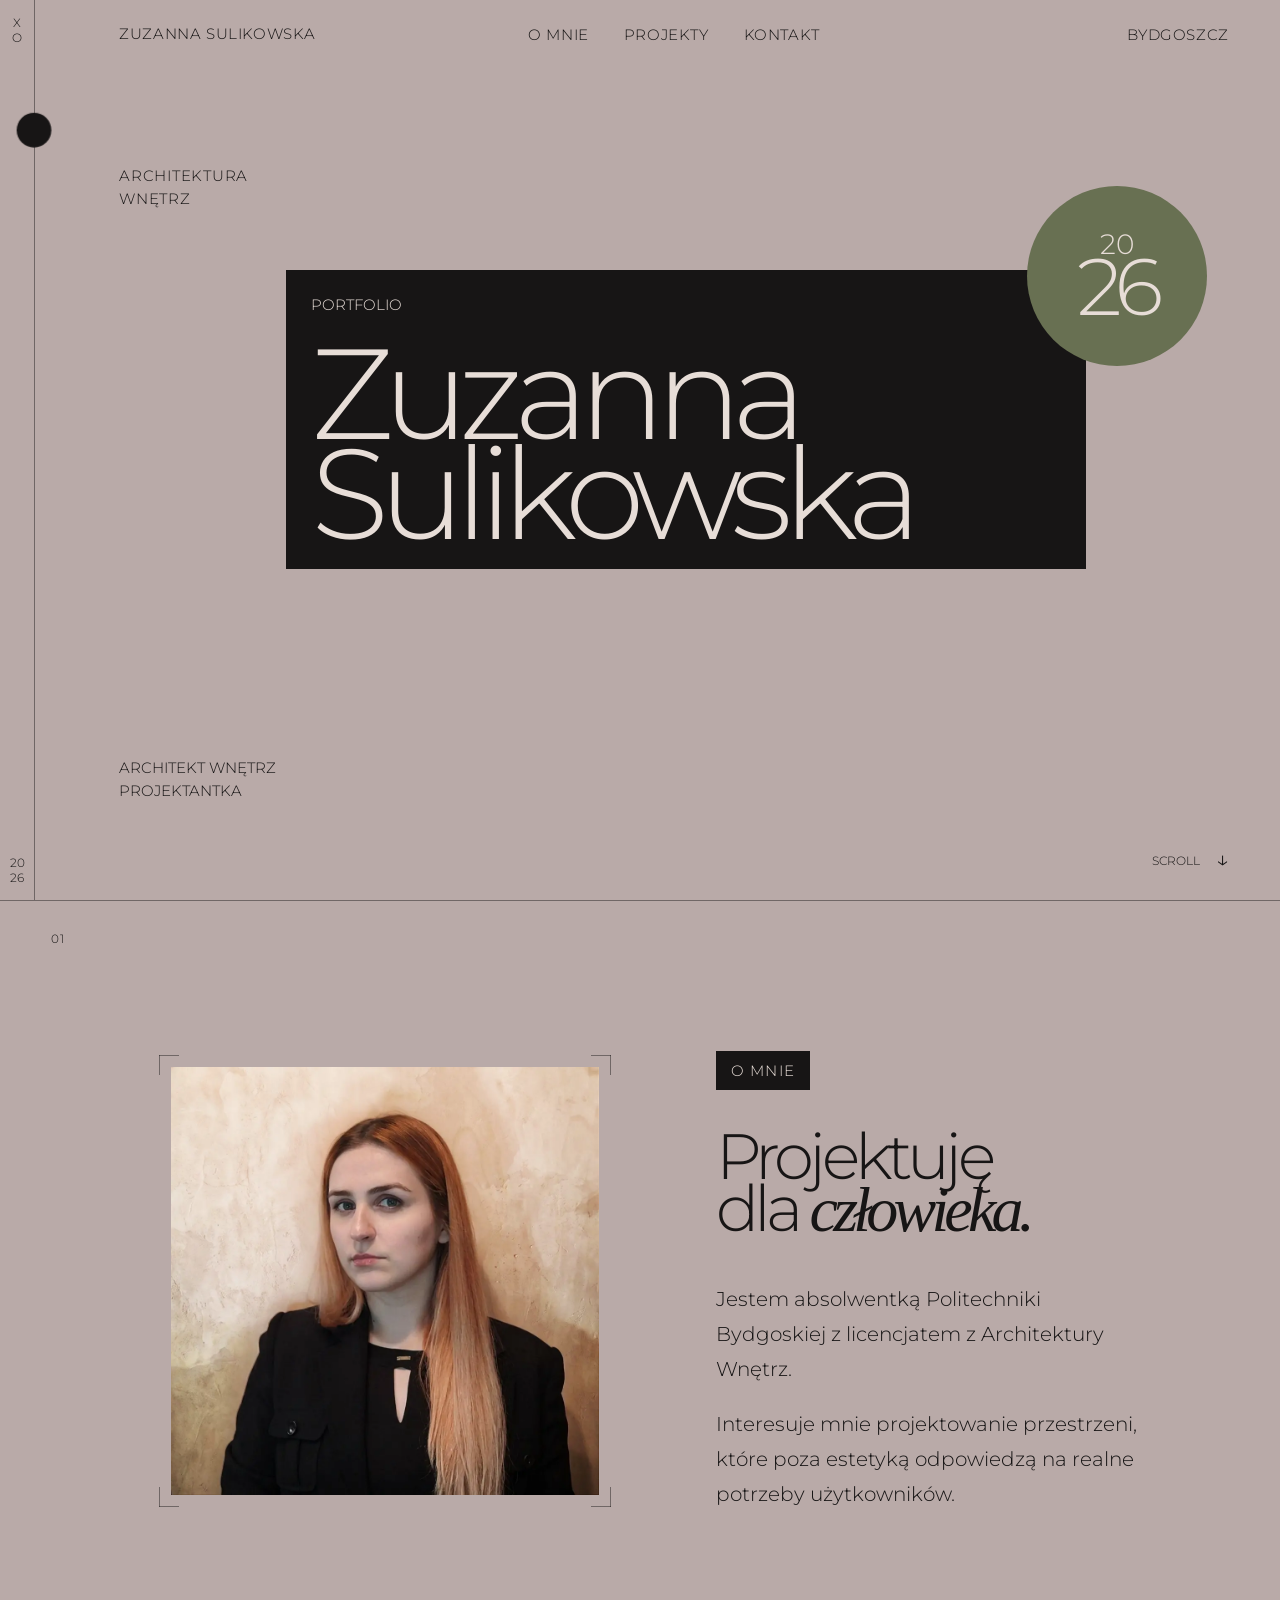
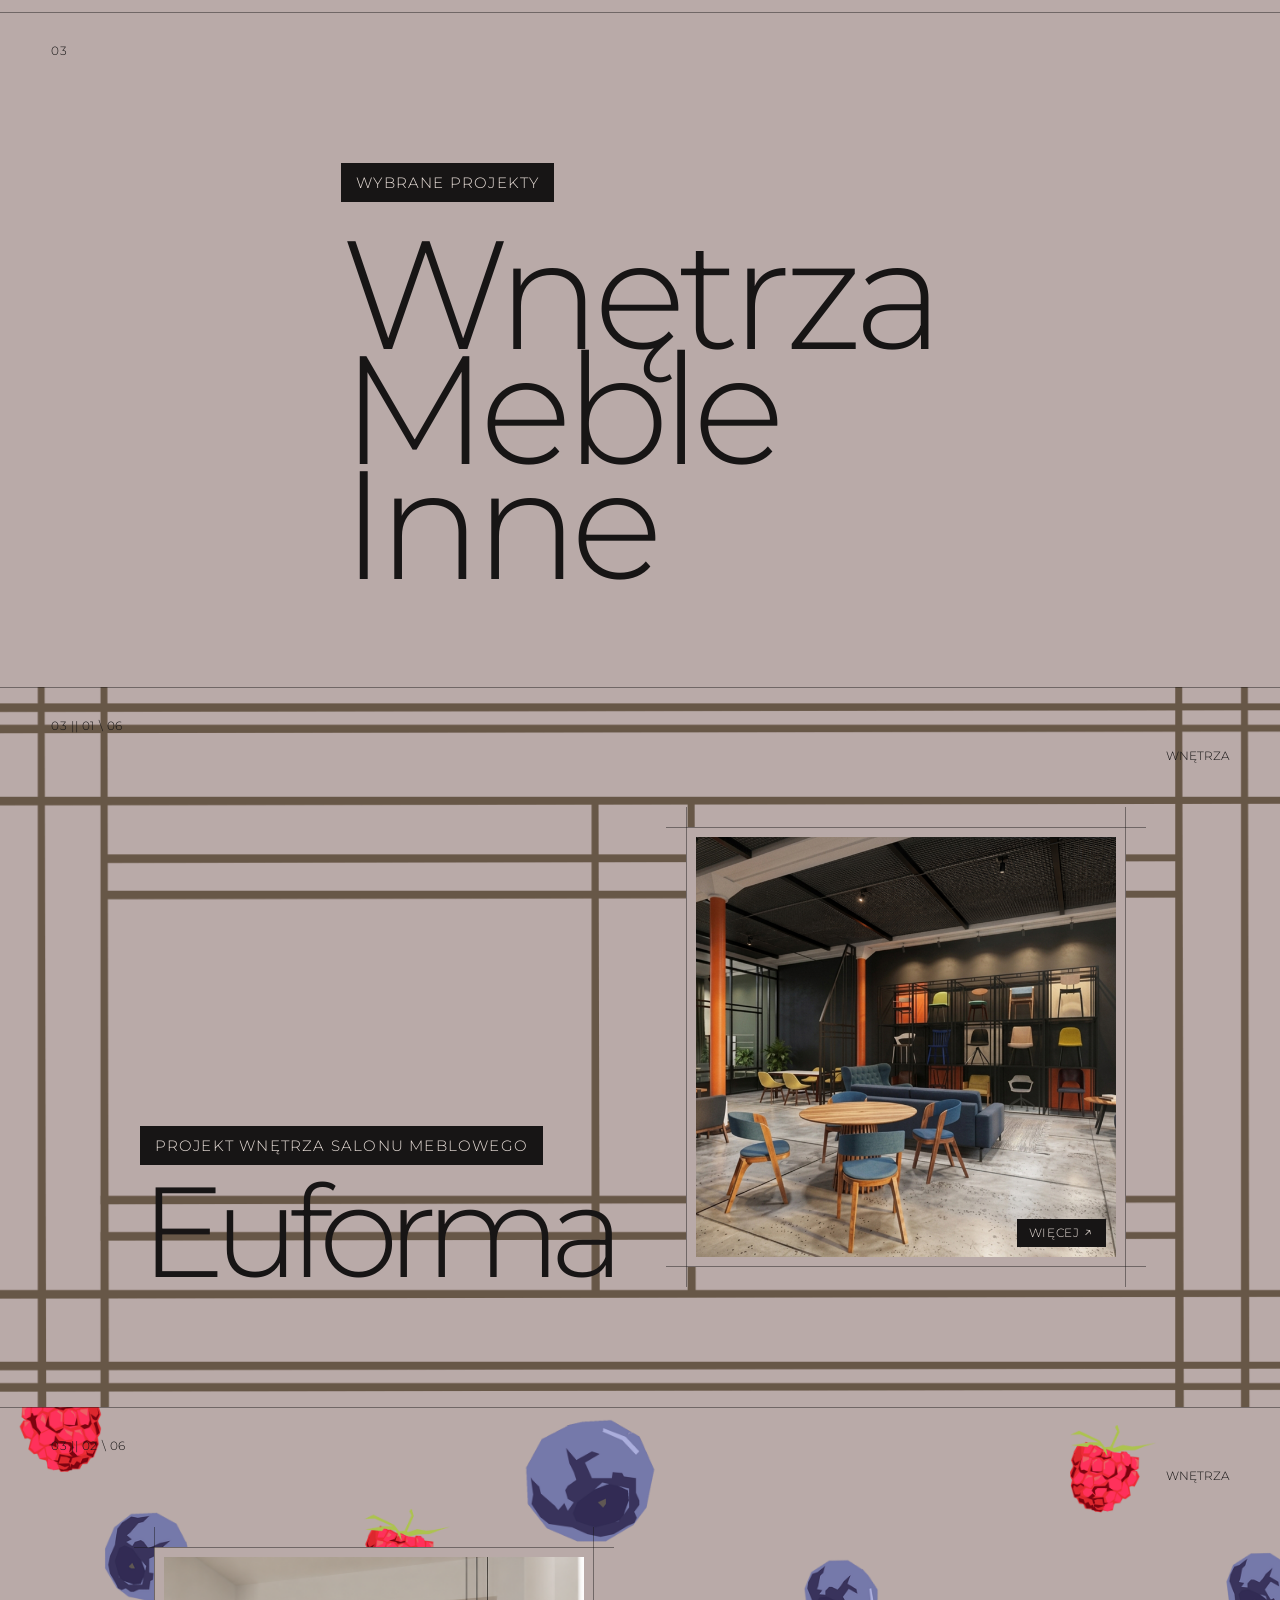
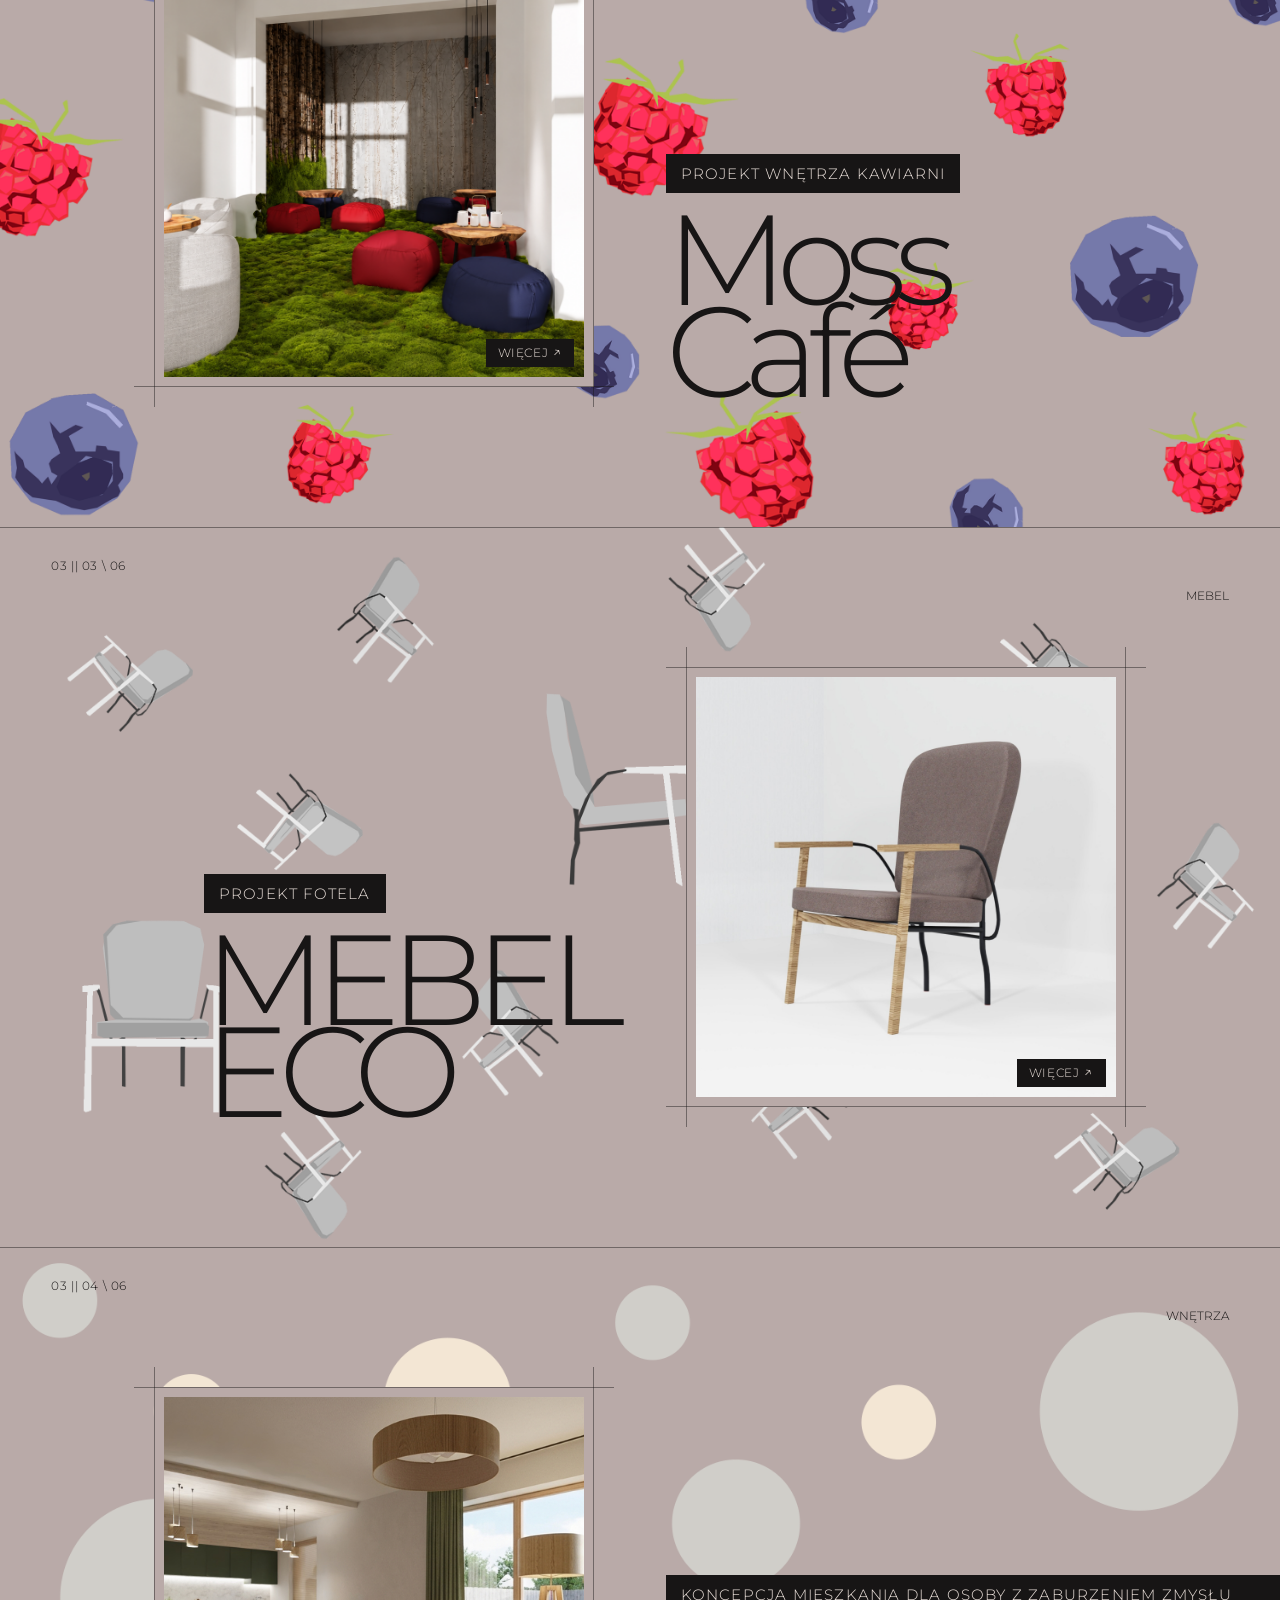
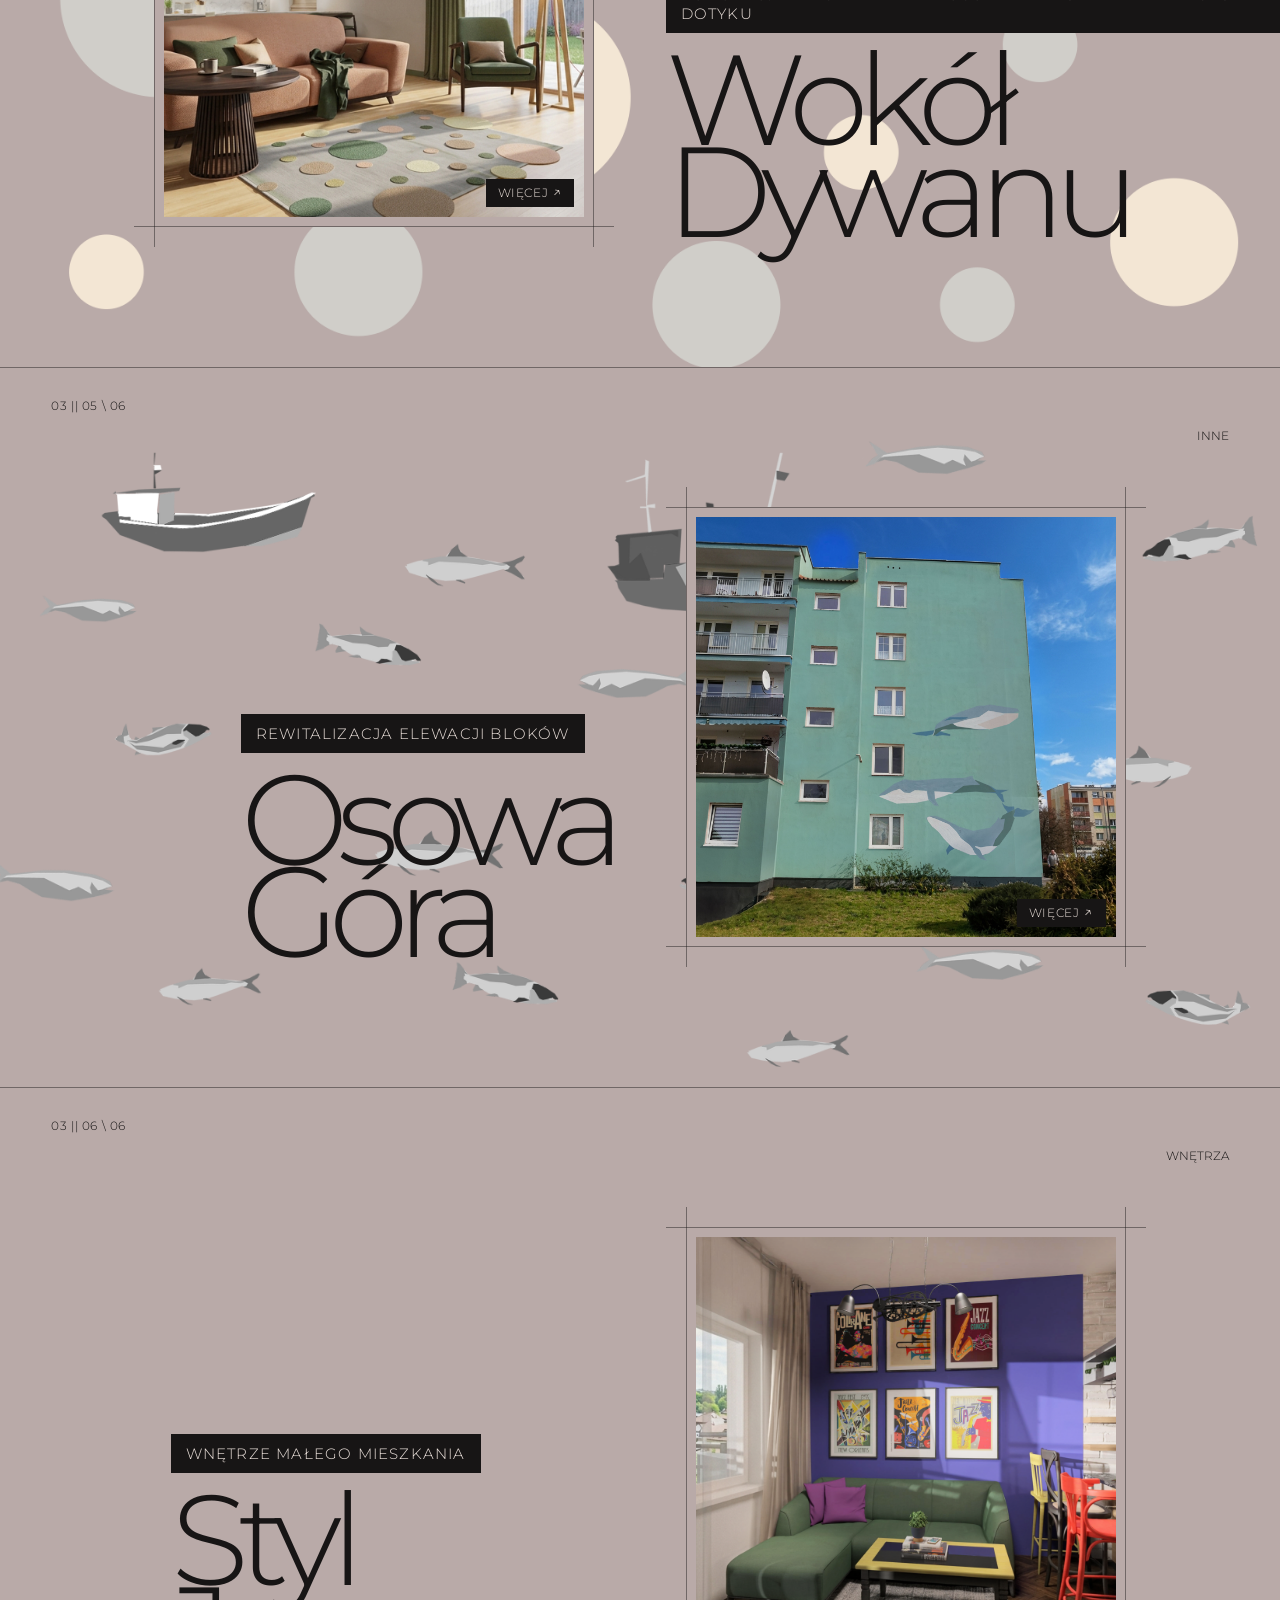
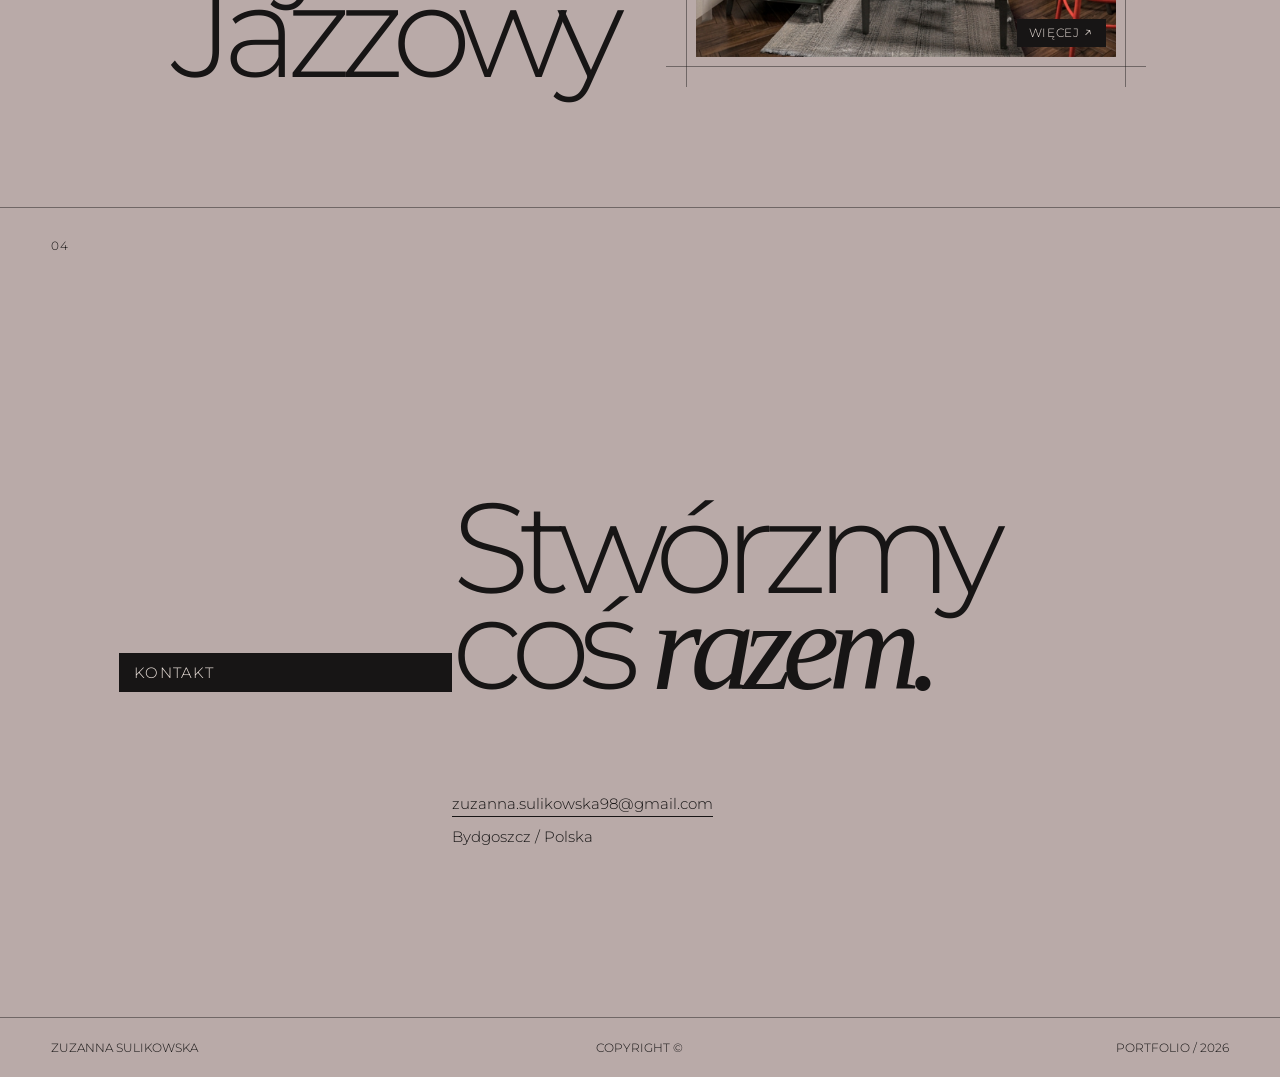
==== commit b3e5838d: "jazz - minor fixes - not final" ====
--- a/index.html
+++ b/index.html
@@ -245,12 +245,12 @@
         </article>
 
         <!-- Project Osowa Gora 05/05 -->
-        <article class="project section background jazz" data-project-id="project-jazz">
+        <article class="project section jazz" data-project-id="project-jazz">
             <div class="section-index">03 || 06 \ 06</div>
             <div class="project-category">Wnętrza</div>
 
             <div class="project-image-right">
-                <div class="project-image project-image-osowa-gora cross-border" data-gallery-trigger>
+                <div class="project-image project-image-jazz cross-border" data-gallery-trigger>
                     <img src="images/jazz-salon.webp" alt="salon">
                     <div class="sketch-tag">
                         <span>Więcej</span>
@@ -261,10 +261,12 @@
 
             <div class="project-title-left">
                 <div class="black-title">
-                    *Trumpet noises*
-                </div>
-                <h2>
-                    JAZZZZZ
+                    Wnętrze małego mieszkania
+                </div>
+                <h2>
+                    Styl
+                    <br>
+                    Jazzowy
                 </h2>
             </div>
         </article>
--- a/style.css
+++ b/style.css
@@ -10,6 +10,7 @@
     --brown: #75615b;
     --red: #c93435;
     --blue: #4474a7;
+    --orange: #B0473C;
     --line: rgba(23, 21, 21, 0.45);
     --little-dim: rgba(0, 0, 0, 0.2);
     --big-dim: rgba(0, 0, 0, 0.92);
@@ -138,6 +139,7 @@
 .project[data-project-id="project-krzeslo"]     { --orb-color: var(--olive); }
 .project[data-project-id="project-wokol-dywanu"]{ --orb-color: var(--cream); }
 .project[data-project-id="project-osowa-gora"]  { --orb-color: var(--blue); }
+.project[data-project-id="project-jazz"]        { --orb-color: var(--orange);}
 
 /* Vertical Axis */
 .vertical-axis {
